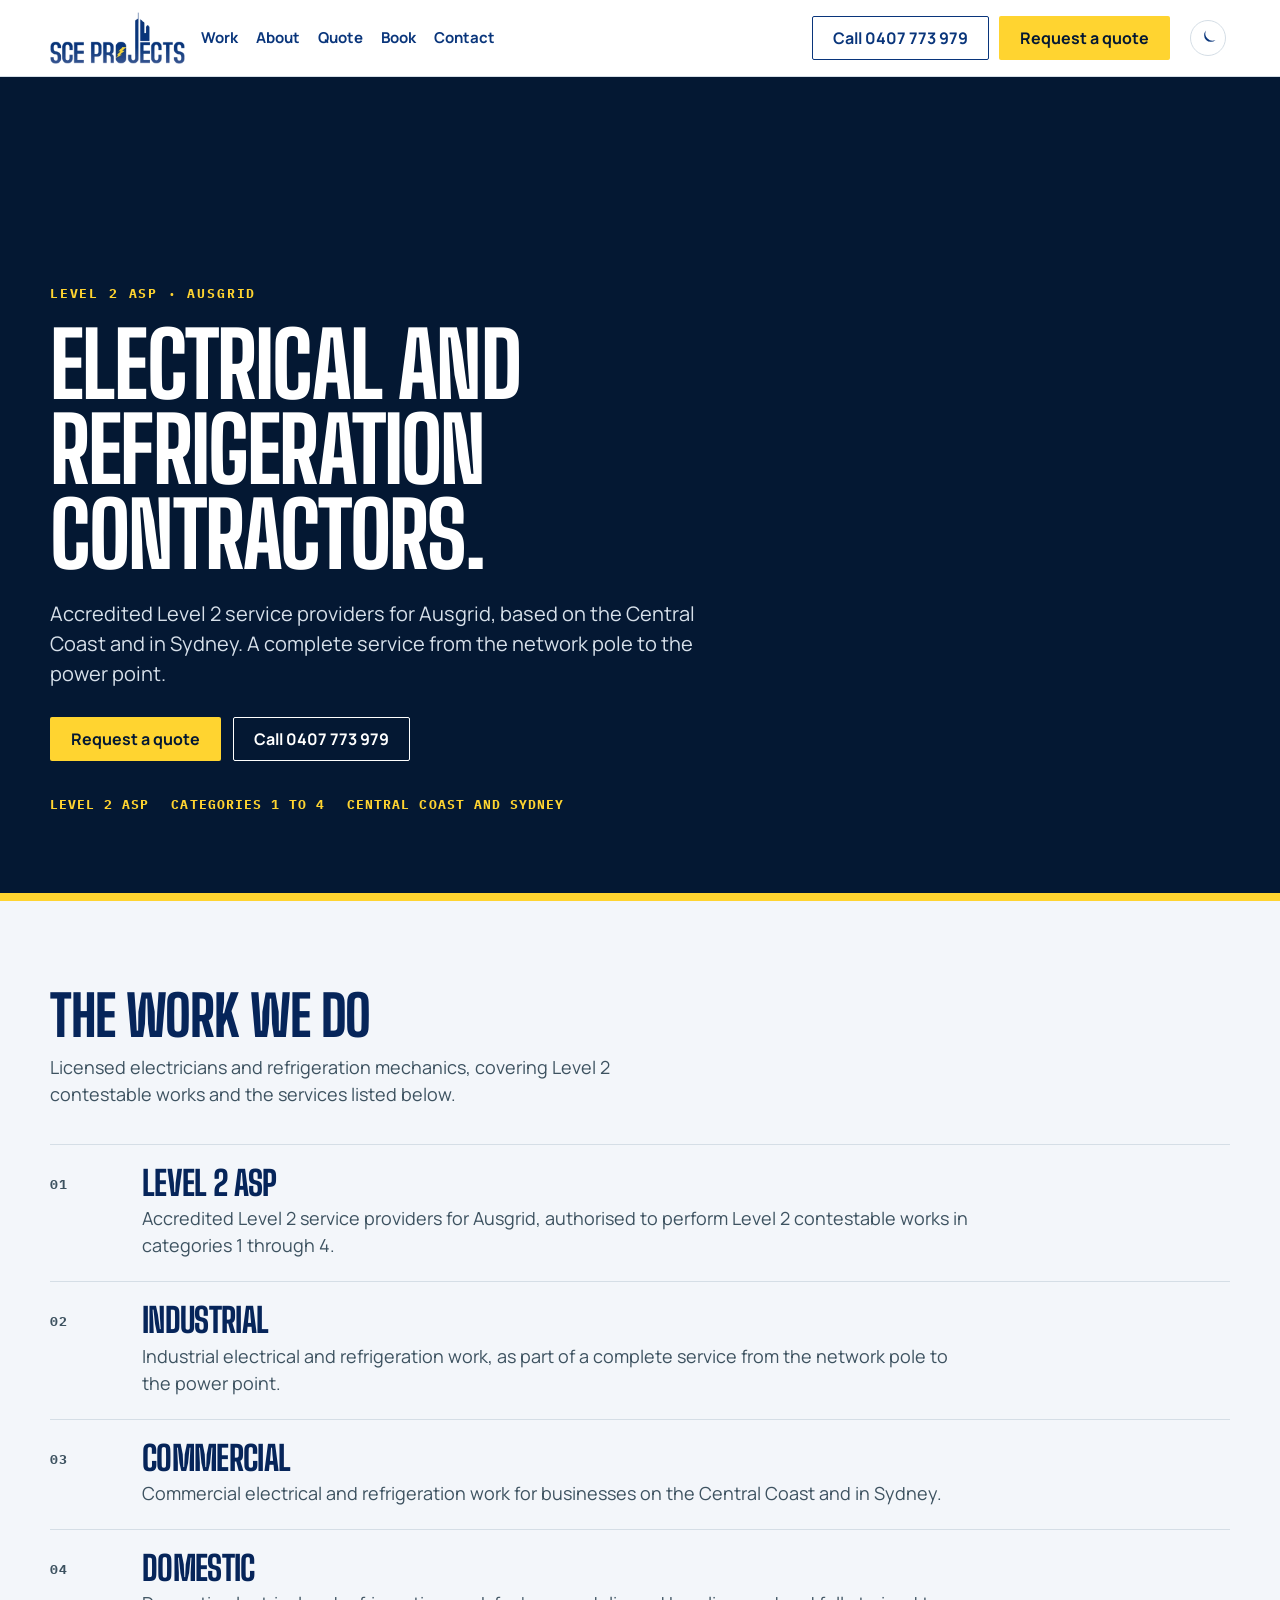
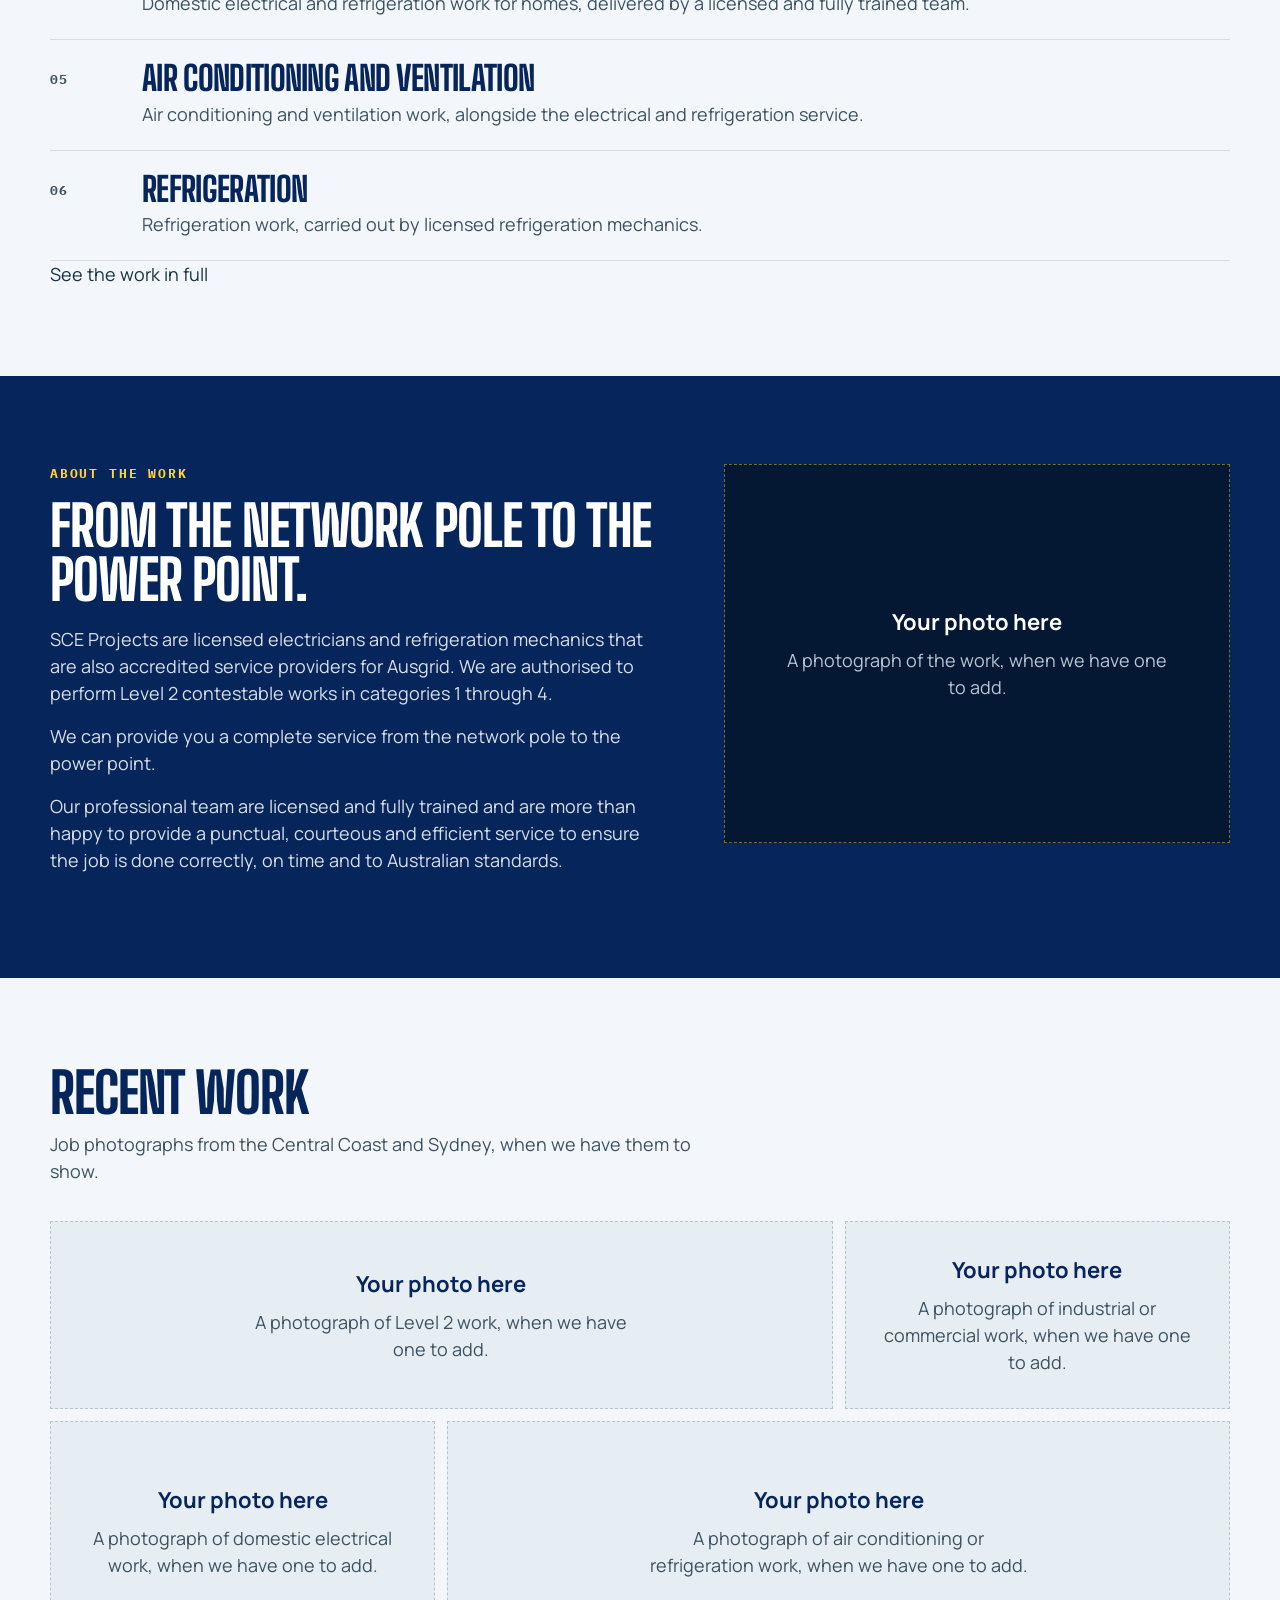
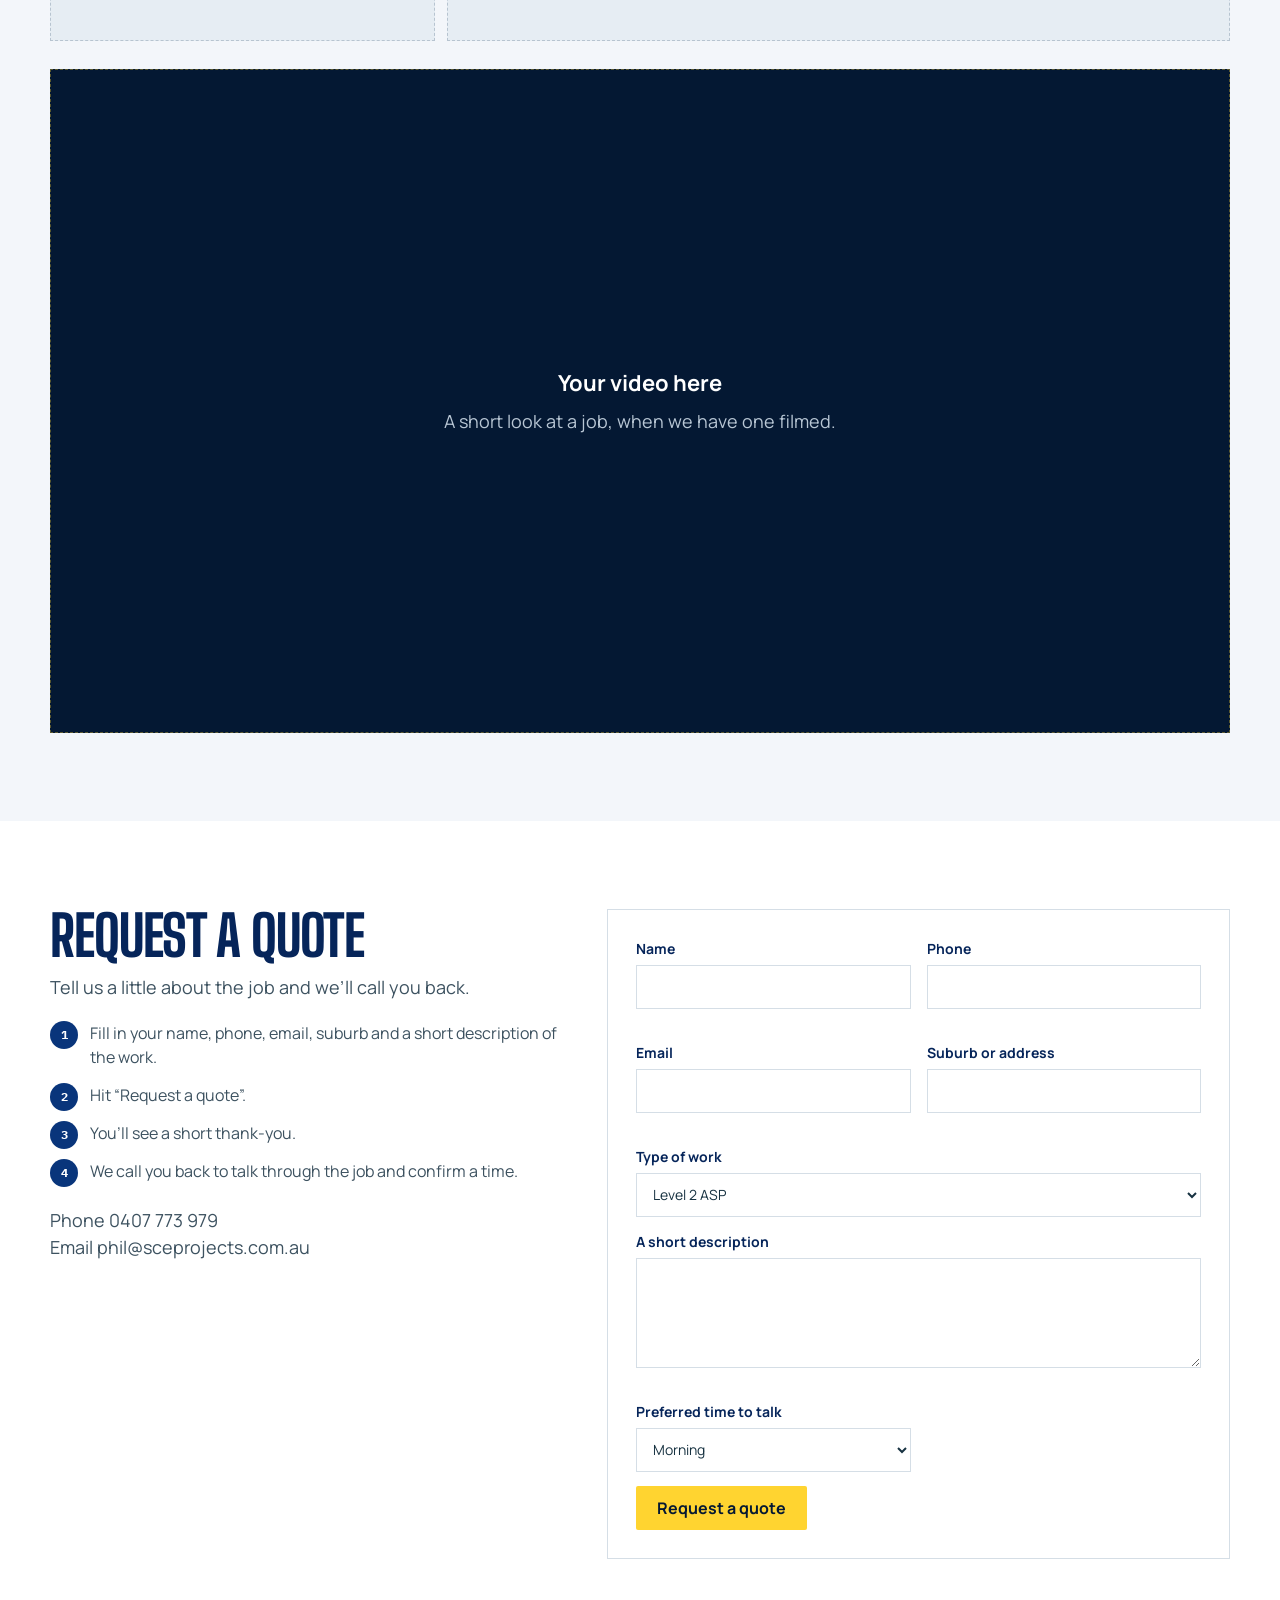
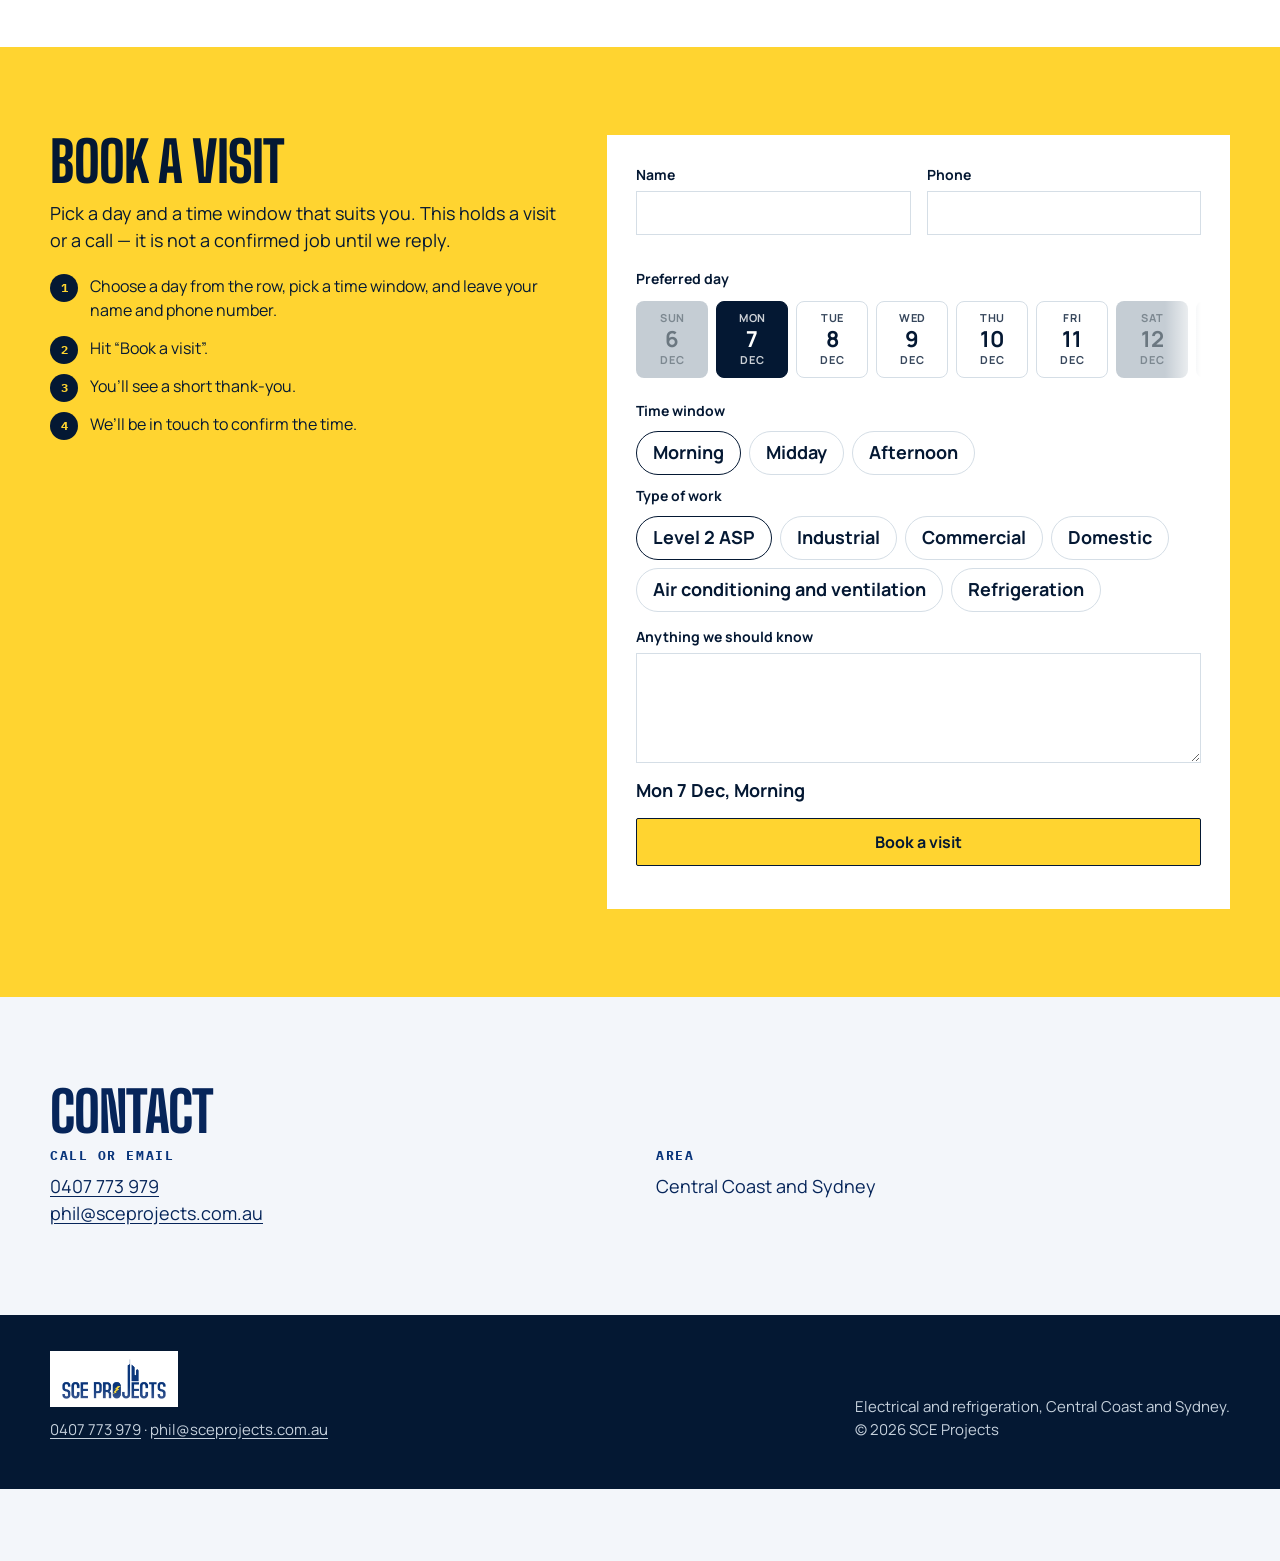
==== index.html @ a5f91881 "Add static SCE Projects spec-preview site for GitHub Pages. Five-page noindex site from the v2 wiref" ====
<!DOCTYPE html>
<html lang="en-AU">
<head>
<meta charset="UTF-8">
<meta name="viewport" content="width=device-width, initial-scale=1">
<meta name="robots" content="noindex, nofollow">
<title>Electrical and refrigeration, Central Coast | SCE Projects</title>
<meta name="description" content="Level 2 ASP, electrical and refrigeration for the Central Coast and Sydney. Call SCE Projects on 0407 773 979.">
<link rel="stylesheet" href="css/site.css">
<script>
(function(){
  var t=null;
  try{t=localStorage.getItem("theme");}catch(e){}
  if(t!=="light"&&t!=="dark"){
    t=window.matchMedia("(prefers-color-scheme: dark)").matches?"dark":"light";
  }
  document.documentElement.setAttribute("data-theme",t);
})();
</script>
<script type="application/ld+json">
{"@context":"https://schema.org","@type":"ElectricalContractor","name":"SCE Projects","telephone":"+61 407 773 979","email":"phil@sceprojects.com.au","areaServed":["Central Coast","Sydney"]}
</script>
<script src="js/site.js" defer></script>
</head>
<body>
<header class="site">
  <div class="wrap">
    <a class="logo" href="index.html">
      <picture>
        <source type="image/webp" srcset="assets/logo-400.webp 400w, assets/logo-800.webp 800w" sizes="160px">
        <img src="assets/logo.png" width="788" height="303" alt="SCE Projects">
      </picture>
    </a>
    <nav class="primary" aria-label="Site">
      <a href="work.html">Work</a>
      <a href="about.html">About</a>
      <a href="quote.html">Quote</a>
      <a href="quote.html#book">Book</a>
      <a href="contact.html">Contact</a>
    </nav>
    <div class="header-actions">
      <a class="btn btn-ghost" href="tel:0407773979">Call 0407 773 979</a>
      <a class="btn btn-gold" href="quote.html">Request a quote</a>
    </div>
    <button type="button" class="theme-toggle" aria-label="Switch light/dark">
      <span class="glyph">
        <svg class="icon-moon" viewBox="0 0 24 24" aria-hidden="true" fill="currentColor"><path d="M21 14.3A8.5 8.5 0 0 1 9.7 3 7 7 0 1 0 21 14.3z"/></svg>
        <svg class="icon-sun" viewBox="0 0 24 24" aria-hidden="true" fill="currentColor"><path d="M12 7a5 5 0 1 1 0 10 5 5 0 0 1 0-10zm0-5h1v3h-2V2h1zm0 17h1v3h-2v-3h1zM2 11h3v2H2v-2zm17 0h3v2h-3v-2zM4.2 3.8l2.1 2.1-1.4 1.4-2.1-2.1 1.4-1.4zm14.1 14.1 2.1 2.1-1.4 1.4-2.1-2.1 1.4-1.4zM4.2 20.2l1.4 1.4-2.1 2.1-1.4-1.4 2.1-2.1zm14.1-14.1 1.4 1.4-2.1 2.1-1.4-1.4 2.1-2.1z"/></svg>
      </span>
    </button>
  </div>
</header>

<section class="hero" id="top">
  <div class="wrap">
    <p class="kicker">Level 2 ASP · Ausgrid</p>
    <h1>Electrical and refrigeration contractors.</h1>
    <p class="lead">Accredited Level 2 service providers for Ausgrid, based on the Central Coast and in Sydney. A complete service from the network pole to the power point.</p>
    <div class="hero-actions">
      <a class="btn btn-gold" href="quote.html">Request a quote</a>
      <a class="btn btn-ghost-light" href="tel:0407773979">Call 0407 773 979</a>
    </div>
    <p class="proof">
      <span>Level 2 ASP</span>
      <span>Categories 1 to 4</span>
      <span>Central Coast and Sydney</span>
    </p>
  </div>
</section>

<section class="work" id="work">
  <div class="wrap">
    <h2>The work we do</h2>
    <p class="intro">Licensed electricians and refrigeration mechanics, covering Level 2 contestable works and the services listed below.</p>
    <div class="work-list">
      <article>
        <p class="num">01</p>
        <div>
          <h3>Level 2 ASP</h3>
          <p>Accredited Level 2 service providers for Ausgrid, authorised to perform Level 2 contestable works in categories 1 through 4.</p>
        </div>
      </article>
      <article>
        <p class="num">02</p>
        <div>
          <h3>Industrial</h3>
          <p>Industrial electrical and refrigeration work, as part of a complete service from the network pole to the power point.</p>
        </div>
      </article>
      <article>
        <p class="num">03</p>
        <div>
          <h3>Commercial</h3>
          <p>Commercial electrical and refrigeration work for businesses on the Central Coast and in Sydney.</p>
        </div>
      </article>
      <article>
        <p class="num">04</p>
        <div>
          <h3>Domestic</h3>
          <p>Domestic electrical and refrigeration work for homes, delivered by a licensed and fully trained team.</p>
        </div>
      </article>
      <article>
        <p class="num">05</p>
        <div>
          <h3>Air conditioning and ventilation</h3>
          <p>Air conditioning and ventilation work, alongside the electrical and refrigeration service.</p>
        </div>
      </article>
      <article>
        <p class="num">06</p>
        <div>
          <h3>Refrigeration</h3>
          <p>Refrigeration work, carried out by licensed refrigeration mechanics.</p>
        </div>
      </article>
    </div>
    <p><a class="more" href="work.html">See the work in full</a></p>
  </div>
</section>

<section class="about" id="about">
  <div class="wrap about-grid">
    <div>
      <p class="kicker">About the work</p>
      <h2>From the network pole to the power point.</h2>
      <p>SCE Projects are licensed electricians and refrigeration mechanics that are also accredited service providers for Ausgrid. We are authorised to perform Level 2 contestable works in categories 1 through 4.</p>
      <p>We can provide you a complete service from the network pole to the power point.</p>
      <p>Our professional team are licensed and fully trained and are more than happy to provide a punctual, courteous and efficient service to ensure the job is done correctly, on time and to Australian standards.</p>
    </div>
    <figure class="photo-slot">
      <strong>Your photo here</strong>
      <span>A photograph of the work, when we have one to add.</span>
    </figure>
  </div>
</section>

<section class="gallery" id="photos">
  <div class="wrap">
    <h2>Recent work</h2>
    <p class="intro">Job photographs from the Central Coast and Sydney, when we have them to show.</p>
    <div class="bento">
      <figure class="photo-slot wide">
        <strong>Your photo here</strong>
        <span>A photograph of Level 2 work, when we have one to add.</span>
      </figure>
      <figure class="photo-slot">
        <strong>Your photo here</strong>
        <span>A photograph of industrial or commercial work, when we have one to add.</span>
      </figure>
      <figure class="photo-slot">
        <strong>Your photo here</strong>
        <span>A photograph of domestic electrical work, when we have one to add.</span>
      </figure>
      <figure class="photo-slot wide">
        <strong>Your photo here</strong>
        <span>A photograph of air conditioning or refrigeration work, when we have one to add.</span>
      </figure>
    </div>
  </div>
</section>

<section class="video">
  <div class="wrap">
    <figure class="video-slot">
      <strong>Your video here</strong>
      <span>A short look at a job, when we have one filmed.</span>
    </figure>
  </div>
</section>

<section class="quote" id="quote" data-quote>
  <div class="wrap quote-grid">
    <div>
      <h2>Request a quote</h2>
      <p class="help">Tell us a little about the job and we’ll call you back.</p>
      <ol class="steps">
        <li data-n="1">Fill in your name, phone, email, suburb and a short description of the work.</li>
        <li data-n="2">Hit “Request a quote”.</li>
        <li data-n="3">You’ll see a short thank-you.</li>
        <li data-n="4">We call you back to talk through the job and confirm a time.</li>
      </ol>
      <p class="help" style="margin-top:24px">Phone <a href="tel:0407773979">0407 773 979</a><br>Email <a href="mailto:phil@sceprojects.com.au">phil@sceprojects.com.au</a></p>
    </div>
    <div>
    <form class="form-card" action="#" method="post">
      <label>Name <input type="text" name="name" autocomplete="name" required><span class="field-error" data-error="name"></span></label>
      <label>Phone <input type="tel" name="phone" autocomplete="tel" required><span class="field-error" data-error="phone"></span></label>
      <label>Email <input type="email" name="email" autocomplete="email" required><span class="field-error" data-error="email"></span></label>
      <label>Suburb or address <input type="text" name="suburb" autocomplete="street-address" required><span class="field-error" data-error="suburb"></span></label>
      <label class="full">Type of work
        <select name="work">
          <option>Level 2 ASP</option>
          <option>Industrial</option>
          <option>Commercial</option>
          <option>Domestic</option>
          <option>Air conditioning and ventilation</option>
          <option>Refrigeration</option>
          <option>Other</option>
        </select>
      </label>
      <label class="full">A short description <textarea name="details" required></textarea><span class="field-error" data-error="details"></span></label>
      <label>Preferred time to talk
        <select name="when">
          <option>Morning</option>
          <option>Afternoon</option>
          <option>Either</option>
        </select>
      </label>
      <div class="submit"><button class="btn btn-gold" type="submit">Request a quote</button></div>
    </form>
    <p class="success" data-success hidden tabindex="-1">Thank you. We’ll be in touch.</p>
    </div>
  </div>
</section>

<section class="book" id="book" data-booking>
  <div class="wrap book-grid">
    <div>
      <h2>Book a visit</h2>
      <p class="help">Pick a day and a time window that suits you. This holds a visit or a call — it is not a confirmed job until we reply.</p>
      <ol class="steps">
        <li data-n="1">Choose a day from the row, pick a time window, and leave your name and phone number.</li>
        <li data-n="2">Hit “Book a visit”.</li>
        <li data-n="3">You’ll see a short thank-you.</li>
        <li data-n="4">We’ll be in touch to confirm the time.</li>
      </ol>
    </div>
    <div>
    <form class="form-card" action="#" method="post">
      <label>Name <input type="text" name="name" autocomplete="name" required><span class="field-error" data-error="name"></span></label>
      <label>Phone <input type="tel" name="phone" autocomplete="tel" required><span class="field-error" data-error="phone"></span></label>
      <div class="book-widget">
        <p class="widget-label" id="day-label">Preferred day</p>
        <div class="day-chips-wrap">
          <div class="day-chips" data-days></div>
        </div>
        <p class="widget-label">Time window</p>
        <div class="time-pills" data-times></div>
        <p class="widget-label">Type of work</p>
        <div class="job-chips" data-jobs></div>
      </div>
      <label class="full">Anything we should know <textarea name="notes"></textarea></label>
      <p class="book-summary full" data-summary></p>
      <div class="submit"><button class="btn btn-gold book-submit" type="submit">Book a visit</button></div>
      <p class="form-error" data-form-error></p>
    </form>
    <p class="success" data-success hidden tabindex="-1">Thank you. We'll be in touch to confirm the time.</p>
    </div>
  </div>
</section>

<section class="contact" id="contact">
  <div class="wrap">
    <h2>Contact</h2>
    <div class="contact-grid">
      <div>
        <h3>Call or email</h3>
        <p><a href="tel:0407773979">0407 773 979</a><br><a href="mailto:phil@sceprojects.com.au">phil@sceprojects.com.au</a></p>
      </div>
      <div>
        <h3>Area</h3>
        <p>Central Coast and Sydney</p>
      </div>
    </div>
  </div>
</section>

<footer class="site">
  <div class="wrap">
    <div>
      <a class="logo" href="index.html">
        <picture>
          <source type="image/webp" srcset="assets/logo-400.webp 400w, assets/logo-800.webp 800w" sizes="140px">
          <img src="assets/logo.png" width="788" height="303" alt="SCE Projects" loading="lazy">
        </picture>
      </a>
      <p><a href="tel:0407773979">0407 773 979</a> · <a href="mailto:phil@sceprojects.com.au">phil@sceprojects.com.au</a></p>
    </div>
    <div>Electrical and refrigeration, Central Coast and Sydney.<br>© 2026 SCE Projects</div>
  </div>
</footer>

<div class="sticky-call">
  <a class="btn btn-ghost-light" href="tel:0407773979">Call</a>
  <a class="btn btn-gold" href="quote.html">Quote</a>
</div>
</body>
</html>
---- css/site.css ----
@font-face {
  font-family: "Big Shoulders Display";
  src: url("../fonts/bigshouldersdisplay.woff2") format("woff2");
  font-weight: 700 800;
  font-style: normal;
  font-display: swap;
}
@font-face {
  font-family: Manrope;
  src: url("../fonts/manrope.woff2") format("woff2");
  font-weight: 400 700;
  font-style: normal;
  font-display: swap;
}
@font-face {
  font-family: "IBM Plex Mono";
  src: url("../fonts/ibmplexmono-700.woff2") format("woff2");
  font-weight: 700;
  font-style: normal;
  font-display: swap;
}

:root {
  --navy: #09357B;
  --navy-ink: #06255A;
  --navy-deep: #041833;
  --gold: #FFD430;
  --ink: #173241;
  --muted: #3D5260;
  --line: #D5DEE6;
  --ice: #F3F6FA;
  --paper: #FFFFFF;
  --chip-bg: #FFFFFF;
  --weekend: #C5CDD4;
  --weekend-ink: #6B7780;
  --focus: #09357B;
  --header-fg: #09357B;
  --hero-lead: #D7E0EA;
  --slot-muted: #B8C6D4;
}

html[data-theme="dark"] {
  --ice: #041833;
  --paper: #06255A;
  --ink: #E8F0F6;
  --muted: #B8C6D4;
  --line: #1F3A5C;
  --navy-ink: #D7E4F5;
  --chip-bg: #041833;
  --weekend: #1A2E46;
  --weekend-ink: #7A8B9A;
  --focus: #FFD430;
  --header-fg: #F3F6FA;
  --hero-lead: #D7E0EA;
  --slot-muted: #B8C6D4;
}

* { box-sizing: border-box; margin: 0; padding: 0; }
html { scroll-behavior: smooth; overflow-x: hidden; }
body { overflow-x: hidden; }
body {
  font-family: Manrope, "Segoe UI", sans-serif;
  font-size: 18px; font-weight: 400; line-height: 1.5;
  color: var(--ink); background: var(--ice);
  -webkit-font-smoothing: antialiased;
  padding-bottom: 72px;
}
img { max-width: 100%; height: auto; display: block; }
a { color: inherit; text-decoration: none; }
h1, h2, h3 {
  font-family: "Big Shoulders Display", Impact, sans-serif;
  font-weight: 800; letter-spacing: -0.02em; line-height: 0.95;
  text-transform: uppercase;
}
.wrap { width: min(1180px, calc(100% - 40px)); margin: 0 auto; }
.btn {
  display: inline-flex; align-items: center; justify-content: center;
  min-height: 44px; padding: 0 20px; border-radius: 2px;
  font-weight: 700; font-size: 16px; border: 1.5px solid transparent; cursor: pointer;
  font-family: inherit;
}
.btn-gold { background: var(--gold); color: var(--navy-deep); }
.btn-navy { background: var(--navy); color: #fff; }
.btn-ghost { background: transparent; border-color: var(--navy); color: var(--navy); }
html[data-theme="dark"] .btn-ghost { border-color: #fff; color: #fff; }
.btn-ghost-light { background: transparent; border-color: #fff; color: #fff; }
.btn:focus-visible,
.theme-toggle:focus-visible,
.chip:focus-visible,
.pill:focus-visible,
a:focus-visible,
input:focus-visible,
select:focus-visible,
textarea:focus-visible,
button:focus-visible {
  outline: 3px solid var(--focus);
  outline-offset: 2px;
}

header.site {
  position: sticky; top: 0; z-index: 40;
  background: var(--paper); color: var(--header-fg);
  border-bottom: 1px solid var(--line);
}
header.site .wrap {
  display: flex; align-items: center; justify-content: space-between;
  gap: 16px; min-height: 76px;
}
.logo { display: flex; align-items: center; flex-shrink: 0; }
.logo picture { display: block; }
.logo img { height: 52px; width: auto; display: block; aspect-ratio: 788 / 303; }
html[data-theme="dark"] header.site .logo {
  background: #fff;
  padding: 4px 8px;
  border-radius: 2px;
}
nav.primary { display: flex; align-items: center; gap: 8px 18px; font-weight: 700; font-size: 15px; }
nav.primary a { min-height: 44px; display: inline-flex; align-items: center; }
nav.primary a[aria-current="page"] { color: var(--navy); text-decoration: underline; text-underline-offset: 6px; }
html[data-theme="dark"] nav.primary a[aria-current="page"] { color: var(--gold); }
.header-actions { display: flex; gap: 10px; align-items: center; margin-left: auto; }

.theme-toggle {
  position: relative;
  flex: 0 0 auto;
  width: 44px; height: 44px;
  display: inline-flex; align-items: center; justify-content: center;
  border: 0; background: transparent; cursor: pointer; color: var(--header-fg);
  padding: 0;
}
.theme-toggle .glyph {
  width: 36px; height: 36px;
  display: inline-flex; align-items: center; justify-content: center;
  border-radius: 50%;
  border: 1.5px solid var(--line);
}
.theme-toggle svg { width: 20px; height: 20px; display: block; }
html[data-theme="light"] .icon-sun { display: none; }
html[data-theme="dark"] .icon-moon { display: none; }

.hero {
  background: var(--navy-deep); color: #fff;
  min-height: calc(100vh - 76px);
  display: flex; align-items: flex-end;
  padding: 72px 0 80px;
  position: relative;
}
.hero::before {
  content: "";
  position: absolute; inset: auto 0 0 0; height: 8px;
  background: var(--gold);
}
.kicker {
  font-family: "IBM Plex Mono", ui-monospace, monospace;
  font-size: 13px; font-weight: 700; letter-spacing: 0.14em;
  text-transform: uppercase; color: var(--gold); margin-bottom: 18px;
}
h1 { font-size: clamp(52px, 7vw, 96px); max-width: 16ch; margin-bottom: 22px; }
.lead { font-size: 20px; max-width: 34em; color: var(--hero-lead); margin-bottom: 28px; }
.hero-actions { display: flex; flex-wrap: wrap; gap: 12px; margin-bottom: 28px; }
.proof {
  display: flex; flex-wrap: wrap; gap: 10px 22px;
  font-family: "IBM Plex Mono", ui-monospace, monospace;
  font-size: 13px; font-weight: 700; letter-spacing: 0.08em; text-transform: uppercase;
  color: var(--gold);
}
.proof span { display: inline-flex; align-items: center; min-height: 32px; }

.work, .page-hero { padding: 88px 0; }
.work h2, .page-hero h1, .gallery h2 { font-size: clamp(36px, 5vw, 56px); color: var(--navy-ink); margin-bottom: 12px; }
.page-hero h1 { max-width: none; }
.work .intro, .page-hero .intro, .gallery .intro { color: var(--muted); margin-bottom: 36px; max-width: 36em; }
.work-list { display: grid; gap: 0; }
.work-list article {
  display: grid; grid: auto / 72px 1fr; gap: 8px 20px;
  padding: 22px 0; border-top: 1px solid var(--line);
}
.work-list article:last-child { border-bottom: 1px solid var(--line); }
.num {
  font-family: "IBM Plex Mono", ui-monospace, monospace;
  font-size: 13px; font-weight: 700; color: var(--navy); letter-spacing: 0.08em;
  padding-top: 8px;
}
html[data-theme="dark"] .num { color: var(--gold); }
.work-list h2, .work-list h3 { font-size: clamp(26px, 3vw, 34px); color: var(--navy-ink); margin-bottom: 6px; }
.work-list p { color: var(--muted); max-width: 46em; }
.work-list ul {
  margin: 10px 0 0; padding-left: 1.1em; color: var(--muted); max-width: 46em;
}
.work-list li { margin: 4px 0; }
.work-list a.more { display: inline-flex; min-height: 44px; align-items: center; font-weight: 700; color: var(--navy); }
html[data-theme="dark"] .work-list a.more { color: var(--gold); }

.about { background: var(--navy-ink); color: #fff; padding: 88px 0; }
html[data-theme="dark"] .about { background: #052047; }
.about-grid { display: grid; grid: auto / 1.1fr 0.9fr; gap: 56px; align-items: start; }
.about .kicker { color: var(--gold); }
.about h2 { font-size: clamp(36px, 5vw, 56px); margin-bottom: 20px; color: #fff; }
.about p { color: #D7E0EA; margin-bottom: 16px; }
.photo-slot, .video-slot {
  width: 100%; max-width: 100%;
  background: var(--navy-deep); color: #fff;
  min-width: 0; aspect-ratio: 4 / 3;
  display: flex; flex-direction: column; align-items: center; justify-content: center;
  text-align: center; padding: 32px; border: 1px dashed rgba(255,212,48,0.45);
}
.photo-slot strong, .video-slot strong { font-size: 22px; display: block; margin-bottom: 8px; }
.photo-slot span, .video-slot span { color: var(--slot-muted); display: block; max-width: 22em; }

.gallery { padding: 88px 0 0; }
.bento { display: grid; grid: auto / 1fr 1fr 1fr; grid-auto-rows: 220px; gap: 12px; }
.bento .photo-slot { min-height: 0; aspect-ratio: auto; height: 100%; background: #E6EDF3; color: var(--navy-ink); border-color: #B7C4D0; }
html[data-theme="dark"] .bento .photo-slot { background: #052047; color: #fff; border-color: rgba(255,212,48,0.35); }
.bento .photo-slot span { color: var(--muted); }
html[data-theme="dark"] .bento .photo-slot span { color: var(--slot-muted); }
.bento .wide { grid-column: span 2; }

.video { padding: 28px 0 88px; }
.video-slot { aspect-ratio: 16 / 9; min-height: 0; background: var(--navy-deep); border-color: rgba(255,212,48,0.35); }

.quote, .book, .contact { padding: 88px 0; }
.quote { background: var(--paper); }
.book { background: var(--gold); color: var(--navy-deep); }
.quote-grid, .book-grid { display: grid; grid: auto / 0.9fr 1.1fr; gap: 48px; align-items: start; }
.quote h2, .contact h2 { font-size: clamp(36px, 5vw, 56px); color: var(--navy-ink); margin-bottom: 12px; }
.book h2 { font-size: clamp(36px, 5vw, 56px); color: var(--navy-deep); margin-bottom: 12px; }
.help { color: var(--muted); margin-bottom: 20px; max-width: 36em; }
.book .help, .book .steps li { color: var(--navy-deep); }
.steps { list-style: none; display: grid; gap: 14px; }
.steps li { padding-left: 40px; position: relative; font-size: 16px; color: var(--muted); }
.steps li::before {
  content: attr(data-n); position: absolute; left: 0; top: 0;
  width: 28px; height: 28px; border-radius: 50%;
  background: var(--navy); color: #fff; font-size: 12px; font-weight: 700;
  display: flex; align-items: center; justify-content: center;
  font-family: "IBM Plex Mono", ui-monospace, monospace;
}
.book .steps li::before { background: var(--navy-deep); color: var(--gold); }

.book-widget { grid-column: 1 / -1; display: grid; gap: 10px; }
.widget-label { font-size: 14px; font-weight: 700; }

.day-chips-wrap { position: relative; min-width: 0; }
.day-chips-wrap::after {
  content: "";
  position: absolute; top: 0; right: 0; bottom: 10px; width: 36px;
  background: linear-gradient(90deg, transparent, var(--paper));
  pointer-events: none;
}
.book .day-chips-wrap::after {
  background: linear-gradient(90deg, transparent, #fff);
}
.day-chips {
  display: flex; gap: 8px; overflow-x: auto;
  -webkit-overflow-scrolling: touch;
  padding: 2px 2px 12px; scroll-snap-type: x mandatory;
}
.chip {
  flex: 0 0 auto; scroll-snap-align: start;
  min-width: 72px; min-height: 72px; padding: 8px 10px;
  display: flex; flex-direction: column; align-items: center; justify-content: center;
  gap: 1px; border: 1.5px solid var(--line); background: var(--chip-bg); border-radius: 8px;
  font: inherit; cursor: pointer; color: inherit;
}
.book .chip { background: #fff; color: var(--navy-deep); }
.chip .dow, .chip .mon { font-size: 11px; font-weight: 700; letter-spacing: 0.06em; text-transform: uppercase; opacity: 0.8; }
.chip .dom { font-size: 22px; font-weight: 700; line-height: 1.1; }
.chip.is-weekend,
.chip[aria-disabled="true"] {
  background: var(--weekend); color: var(--weekend-ink); cursor: not-allowed;
  border-color: transparent;
}
.chip.is-on, .pill.is-on { background: var(--navy-deep); color: #fff; border-color: var(--navy-deep); }
.chip.is-on.is-weekend { background: var(--weekend); color: var(--weekend-ink); }

.time-pills, .job-chips {
  display: flex; flex-wrap: wrap; gap: 8px;
}
.pill {
  min-height: 44px; padding: 0 16px; border-radius: 999px;
  border: 1.5px solid var(--line); background: var(--chip-bg);
  font: inherit; font-weight: 700; cursor: pointer; color: inherit;
}
.book .pill { background: #fff; color: var(--navy-deep); }

.book-summary {
  font-weight: 700; min-height: 24px; color: var(--navy-deep);
}
.book-submit {
  width: 100%; min-height: 48px;
}
.book .form-card .book-submit {
  background: var(--gold);
  color: var(--navy-deep);
  border-color: var(--navy-deep);
}

form.card, .form-card {
  background: var(--paper); border: 1px solid var(--line); padding: 28px;
  display: grid; grid: auto / 1fr 1fr; gap: 14px 16px;
}
.book .form-card { border-color: transparent; background: #fff; }
.book html[data-theme="dark"] .form-card { background: #fff; }
form label, .form-card label { display: flex; flex-direction: column; gap: 6px; font-size: 14px; font-weight: 700; color: var(--navy-ink); }
.book .form-card label { color: var(--navy-deep); }
form label.full, .form-card .full { grid-column: 1 / -1; }
form input, form select, form textarea,
.form-card input, .form-card select, .form-card textarea {
  min-height: 44px; padding: 10px 12px; border: 1px solid var(--line);
  font: inherit; font-weight: 400; background: #fff; color: #173241;
}
form textarea, .form-card textarea { min-height: 110px; resize: vertical; }
form .submit, .form-card .submit { grid-column: 1 / -1; justify-self: stretch; }
.field-error { font-size: 13px; font-weight: 400; color: #9B1C1C; min-height: 1em; }
.form-error { grid-column: 1 / -1; color: #9B1C1C; font-size: 15px; font-weight: 700; }
.success {
  grid-column: 1 / -1;
  padding: 24px 8px;
  font-size: 18px;
  font-weight: 700;
  color: var(--navy-deep);
}

.contact-grid { display: grid; grid: auto / 1fr 1fr; gap: 32px; }
.contact h3 {
  font-family: "IBM Plex Mono", ui-monospace, monospace;
  font-size: 13px; letter-spacing: 0.12em; text-transform: uppercase;
  color: var(--navy); margin-bottom: 10px; font-weight: 700;
}
html[data-theme="dark"] .contact h3 { color: var(--gold); }
.contact p, .contact a { color: var(--navy-ink); }
.contact a { text-decoration: underline; text-underline-offset: 3px; }

.inner-lead { padding-bottom: 0; }

footer.site { background: var(--navy-deep); color: #C5D0DC; padding: 36px 0 48px; font-size: 15px; }
footer.site .wrap { display: flex; justify-content: space-between; gap: 24px; flex-wrap: wrap; align-items: flex-end; }
footer.site .logo {
  display: inline-flex; background: #fff; padding: 8px 12px; margin-bottom: 12px;
}
footer.site .logo img { height: 40px; margin-bottom: 0; }
footer.site a { text-decoration: underline; text-underline-offset: 3px; }

.sticky-call {
  display: none; position: fixed; left: 0; right: 0; bottom: 0; z-index: 50;
  background: var(--navy-deep); border-top: 1px solid rgba(255,212,48,0.25);
  padding: 8px 12px calc(8px + env(safe-area-inset-bottom));
  flex-direction: row; flex-wrap: nowrap; gap: 8px;
  align-items: stretch;
}
.sticky-call a {
  flex: 1 1 0;
  white-space: nowrap;
  min-width: 0;
}

@media (max-width: 900px) {
  .about-grid, .quote-grid, .book-grid, .contact-grid { grid: auto / 1fr; }
  .about-grid > *, .quote-grid > *, .book-grid > *, form, .form-card, .bento { min-width: 0; }
  .bento { grid: auto / 1fr 1fr; grid-auto-rows: 200px; }
  .bento .wide { grid-column: span 2; }
  header.site .wrap { min-height: 64px; flex-wrap: wrap; row-gap: 0; }
  .logo img { height: 44px; }
  nav.primary { display: flex; width: 100%; order: 3; justify-content: flex-start; gap: 4px 16px; overflow-x: auto; padding-bottom: 4px; }
  .hero { min-height: 86vh; padding: 48px 0 96px; }
  .sticky-call { display: flex; }
  body { padding-bottom: 80px; }
  h1 { font-size: clamp(44px, 12vw, 64px); }
  .proof { font-size: 12px; letter-spacing: 0.06em; gap: 8px 16px; }
  .proof span { white-space: nowrap; }
}
@media (max-width: 560px) {
  .bento { grid: auto / 1fr; }
  .bento .wide { grid-column: auto; min-height: 220px; }
  .header-actions .btn-ghost { display: none; }
  .header-actions .btn-gold { display: none; }
  .logo img { height: 36px; }
  form.card, .form-card { grid: auto / 1fr; }
  form label.full, form .submit, .form-card .full, .form-card .submit { grid-column: auto; }
  .work-list article { grid: auto / 48px 1fr; }
}
@media (prefers-reduced-motion: reduce) {
  html { scroll-behavior: auto; }
}
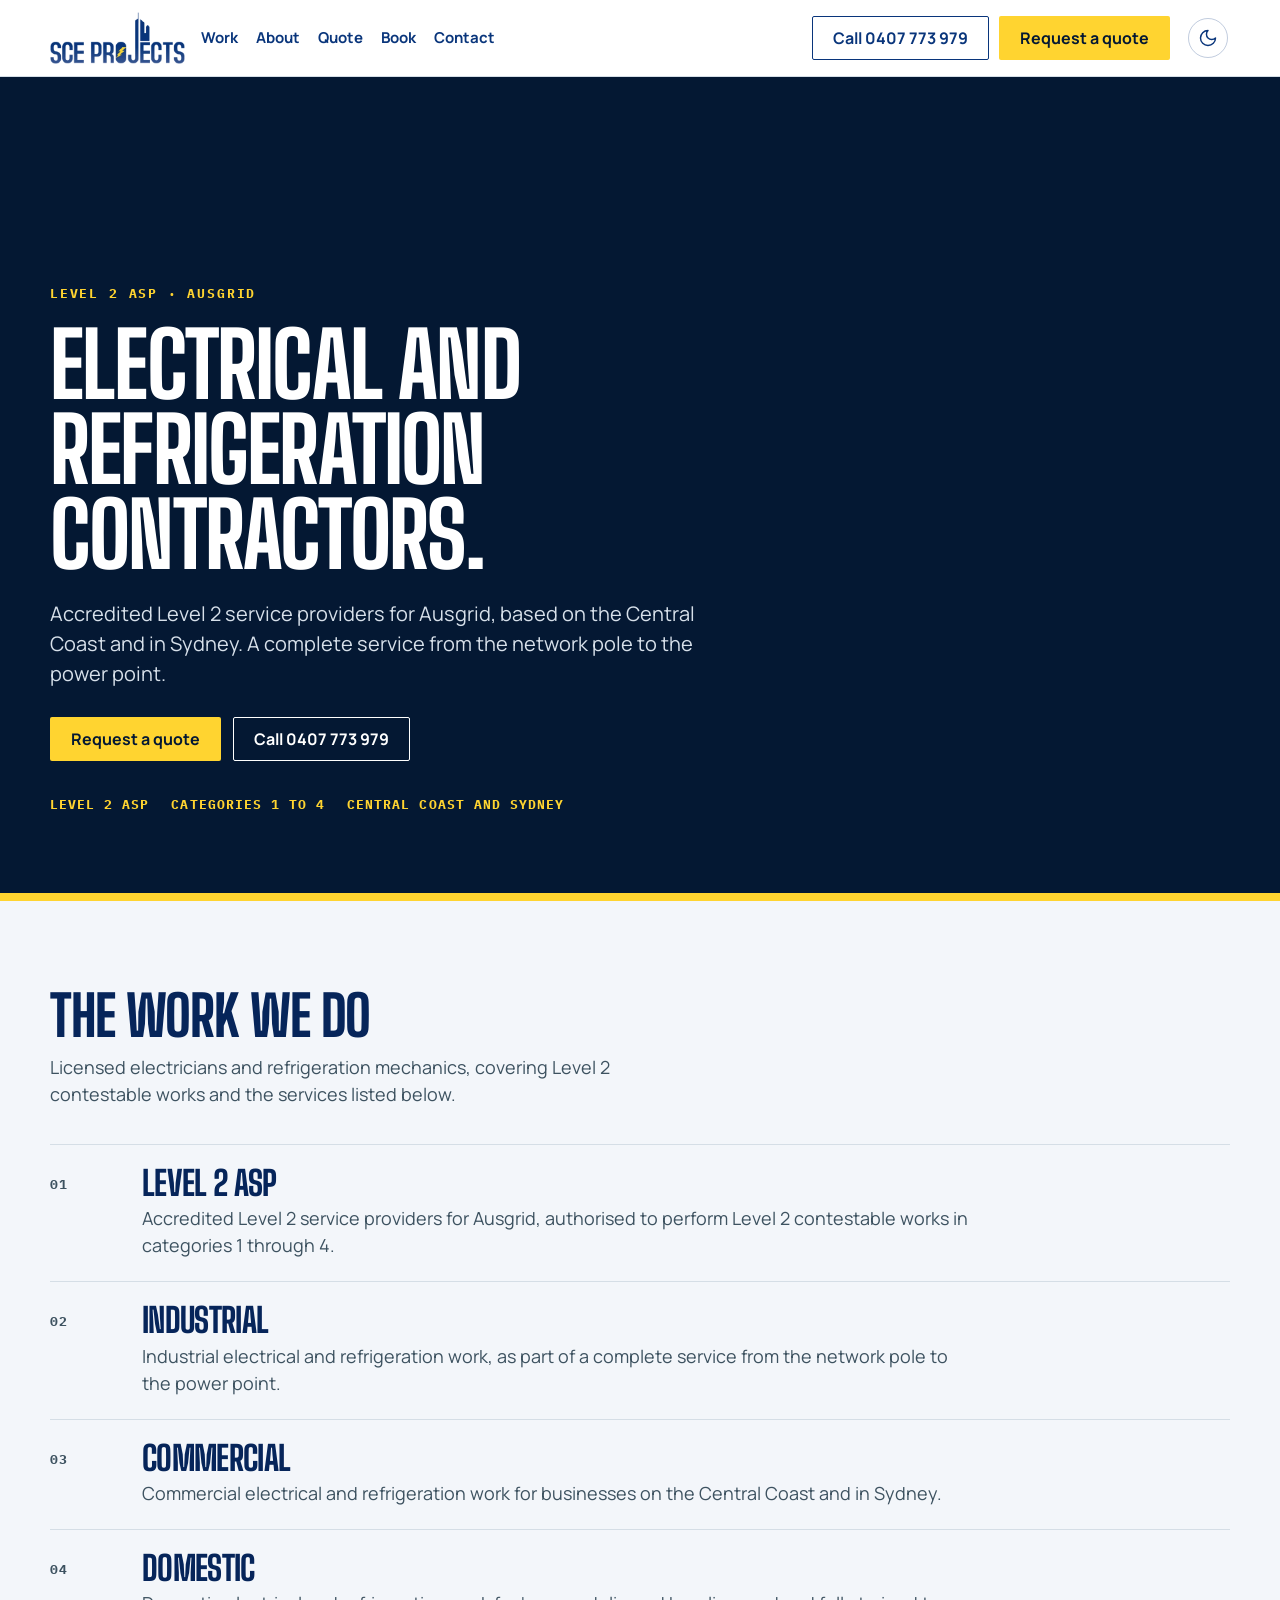
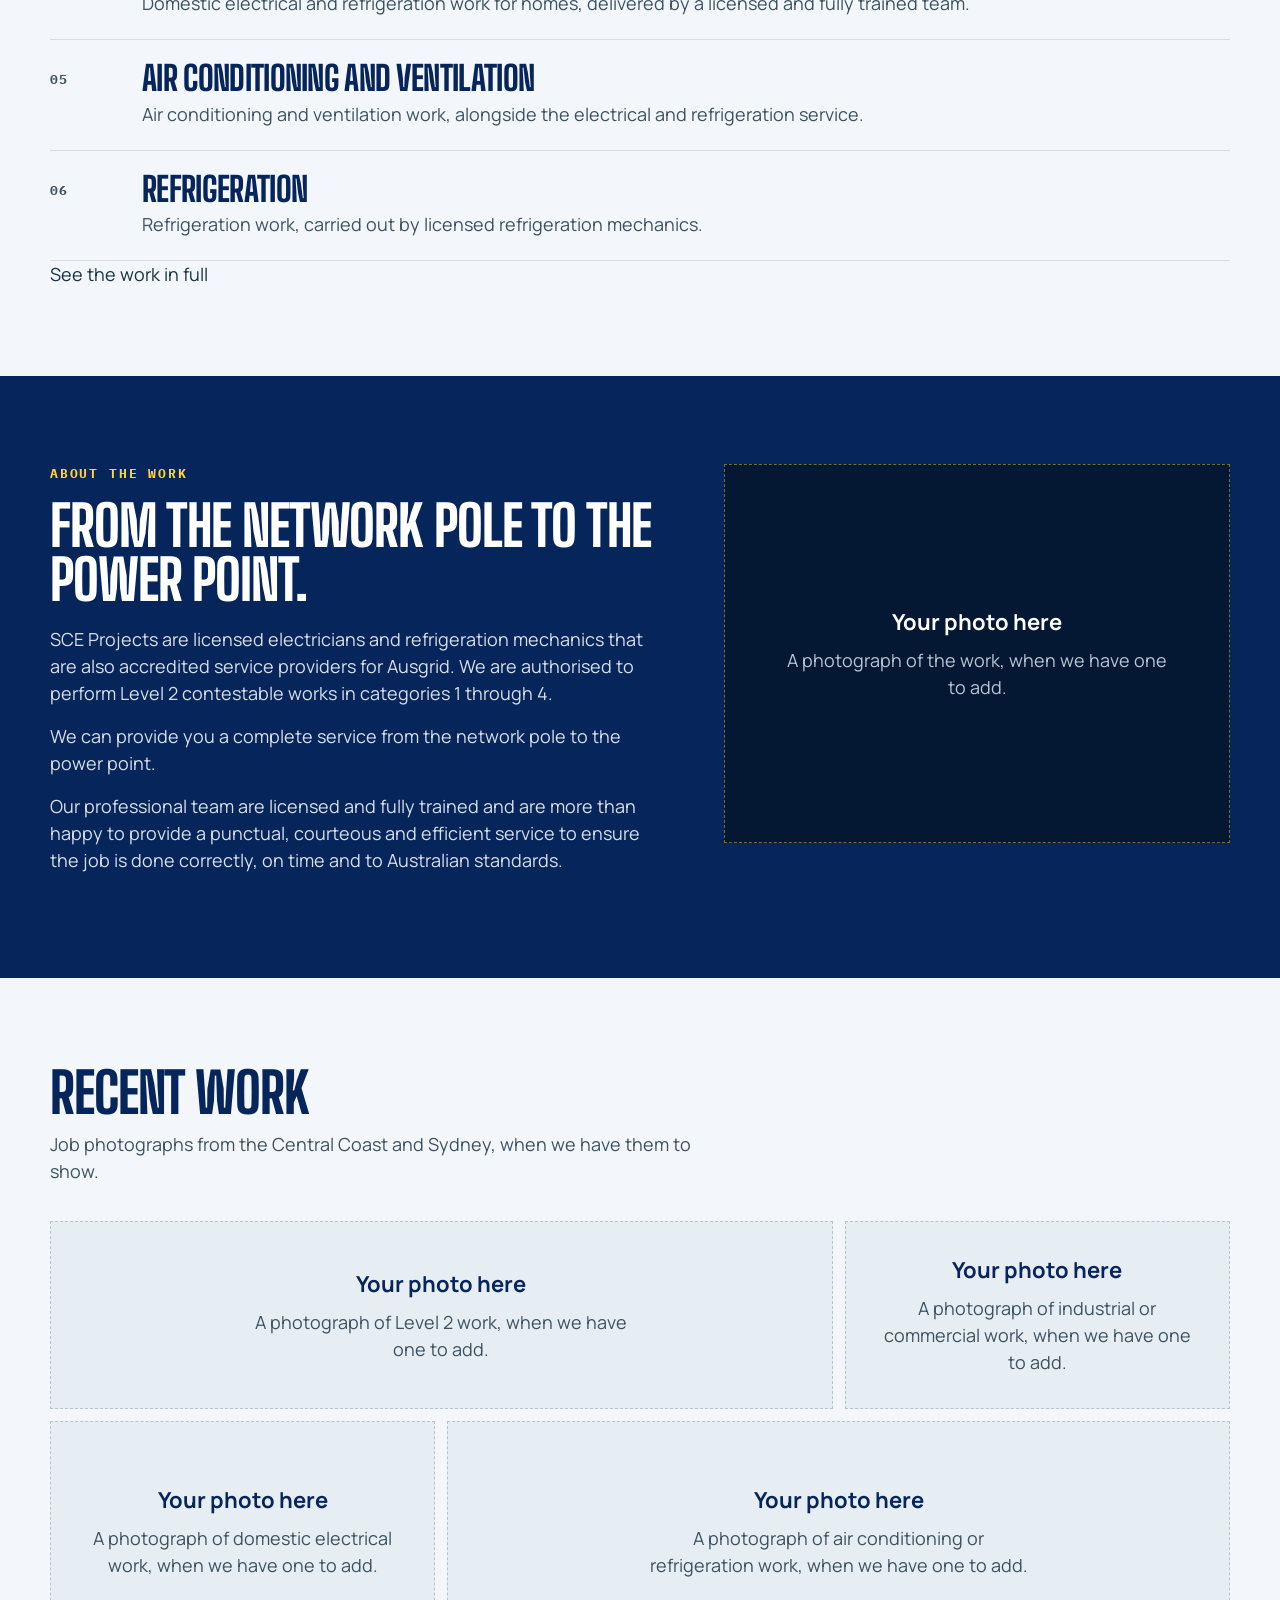
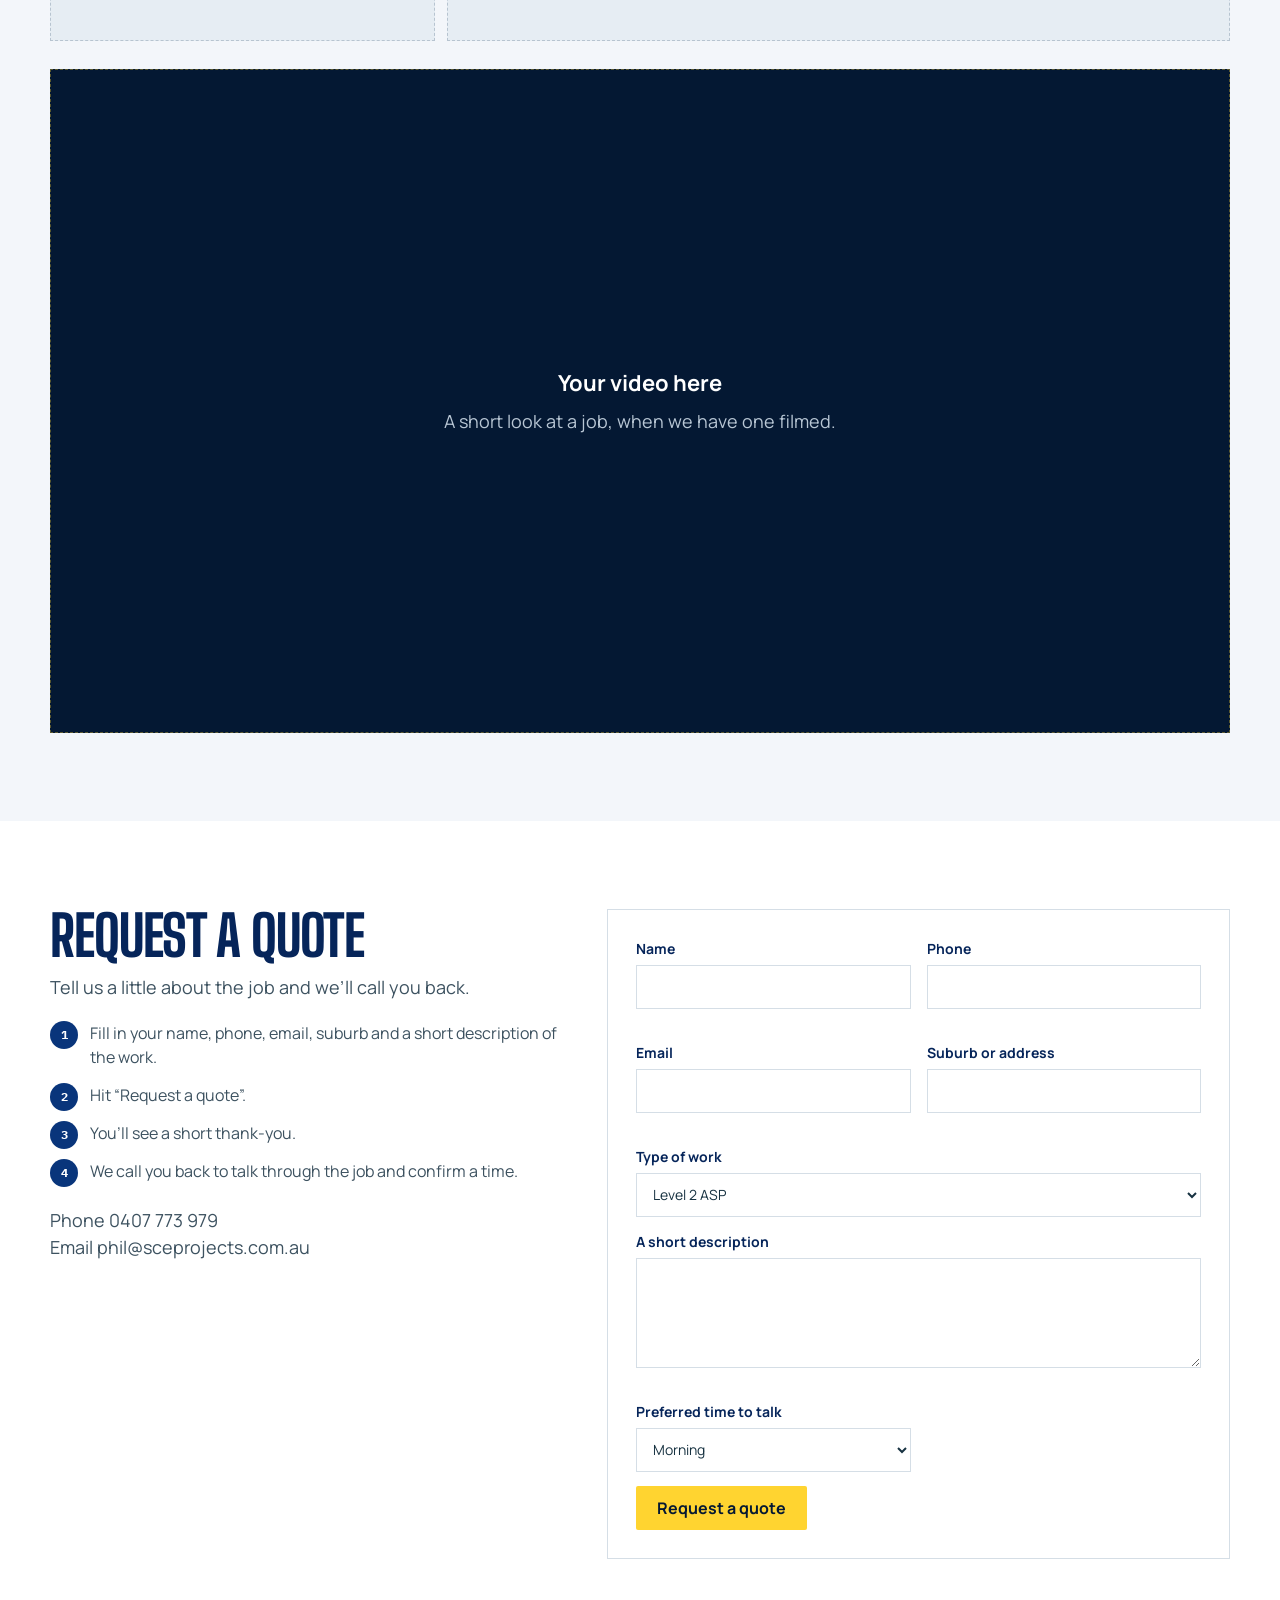
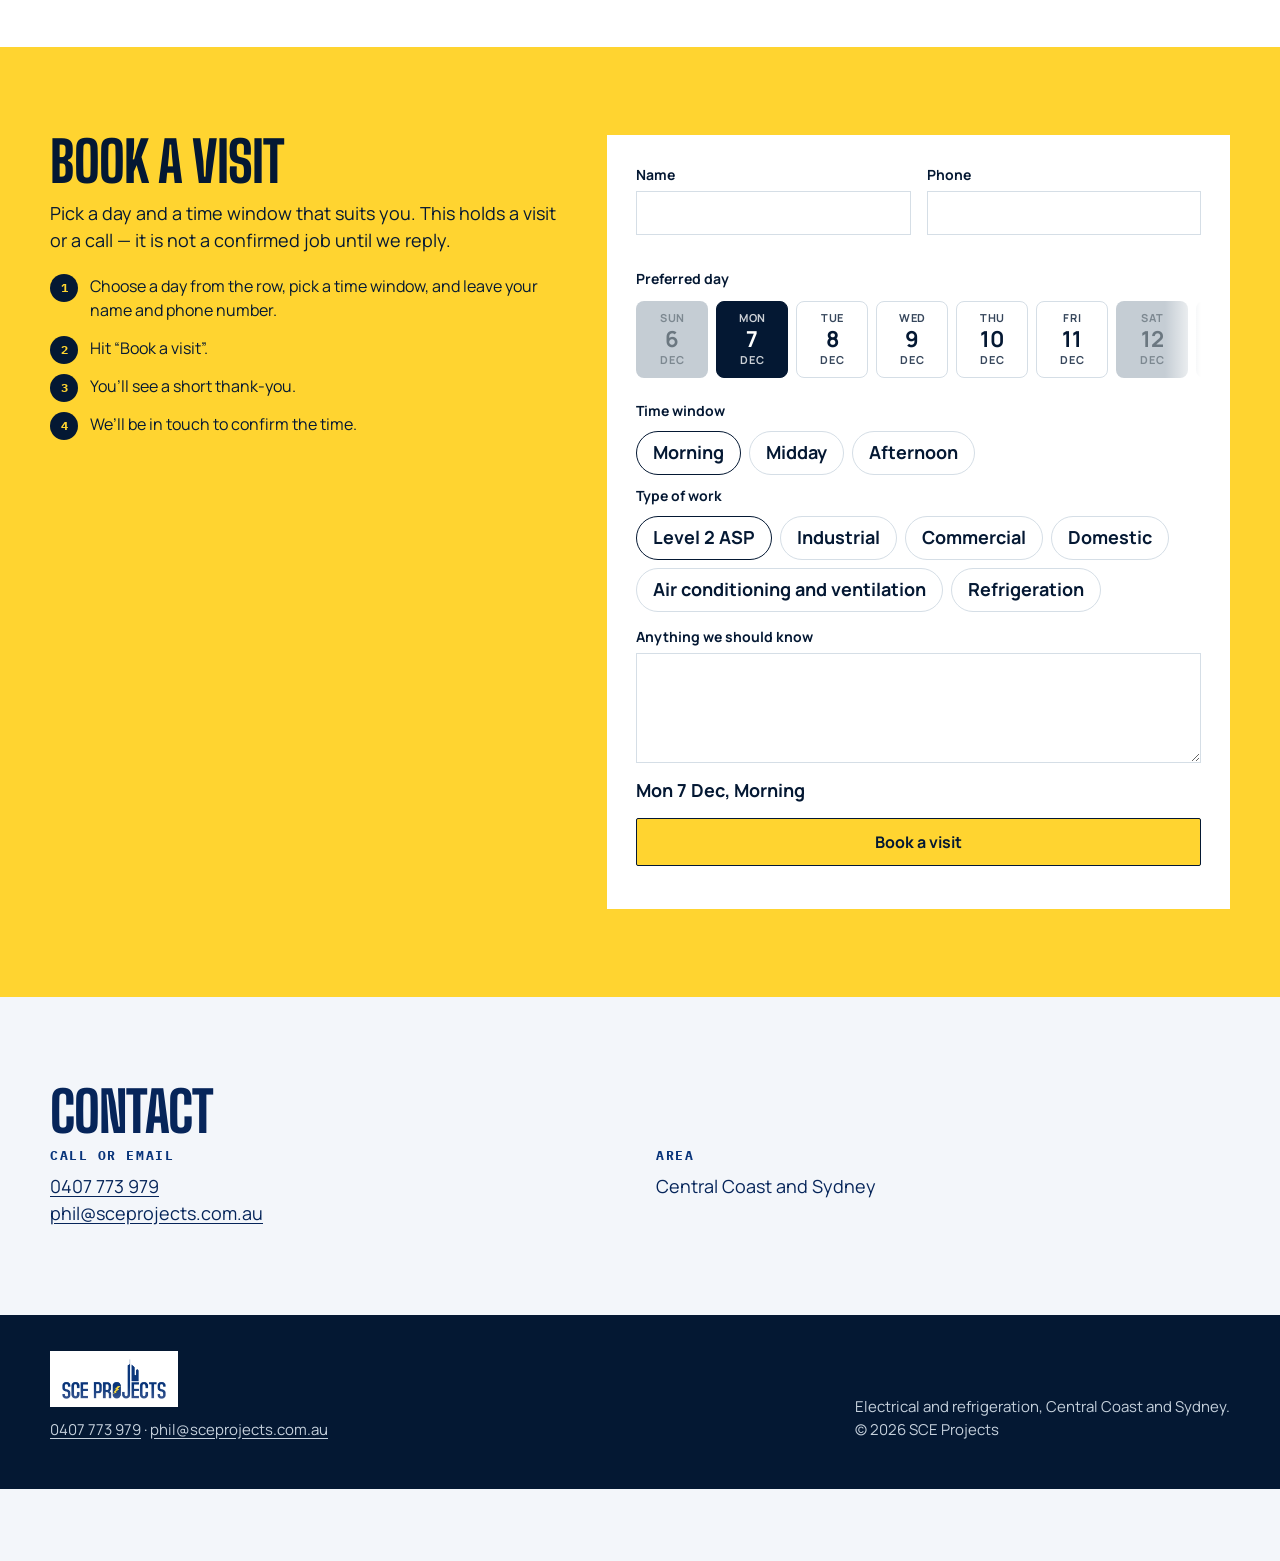
==== commit 652a4554: "Polish the theme toggle and neutralize meta descriptions. Replace filled sun/moon glyphs with a 40px" ====
--- a/index.html
+++ b/index.html
@@ -5,7 +5,7 @@
 <meta name="viewport" content="width=device-width, initial-scale=1">
 <meta name="robots" content="noindex, nofollow">
 <title>Electrical and refrigeration, Central Coast | SCE Projects</title>
-<meta name="description" content="Level 2 ASP, electrical and refrigeration for the Central Coast and Sydney. Call SCE Projects on 0407 773 979.">
+<meta name="description" content="SCE Projects.">
 <link rel="stylesheet" href="css/site.css">
 <script>
 (function(){
@@ -43,9 +43,9 @@
       <a class="btn btn-gold" href="quote.html">Request a quote</a>
     </div>
     <button type="button" class="theme-toggle" aria-label="Switch light/dark">
-      <span class="glyph">
-        <svg class="icon-moon" viewBox="0 0 24 24" aria-hidden="true" fill="currentColor"><path d="M21 14.3A8.5 8.5 0 0 1 9.7 3 7 7 0 1 0 21 14.3z"/></svg>
-        <svg class="icon-sun" viewBox="0 0 24 24" aria-hidden="true" fill="currentColor"><path d="M12 7a5 5 0 1 1 0 10 5 5 0 0 1 0-10zm0-5h1v3h-2V2h1zm0 17h1v3h-2v-3h1zM2 11h3v2H2v-2zm17 0h3v2h-3v-2zM4.2 3.8l2.1 2.1-1.4 1.4-2.1-2.1 1.4-1.4zm14.1 14.1 2.1 2.1-1.4 1.4-2.1-2.1 1.4-1.4zM4.2 20.2l1.4 1.4-2.1 2.1-1.4-1.4 2.1-2.1zm14.1-14.1 1.4 1.4-2.1 2.1-1.4-1.4 2.1-2.1z"/></svg>
+      <span class="glyph" aria-hidden="true">
+        <svg class="icon-moon" viewBox="0 0 24 24" fill="none" stroke="currentColor" stroke-width="1.75" stroke-linecap="round" stroke-linejoin="round"><path d="M12 3a6 6 0 0 0 9 9 9 9 0 1 1-9-9Z"/></svg>
+        <svg class="icon-sun" viewBox="0 0 24 24" fill="none" stroke="currentColor" stroke-width="1.75" stroke-linecap="round" stroke-linejoin="round"><circle cx="12" cy="12" r="4"/><path d="M12 2v2"/><path d="M12 20v2"/><path d="m4.93 4.93 1.41 1.41"/><path d="m17.66 17.66 1.41 1.41"/><path d="M2 12h2"/><path d="M20 12h2"/><path d="m6.34 17.66-1.41 1.41"/><path d="m19.07 4.93-1.41 1.41"/></svg>
       </span>
     </button>
   </div>
--- a/css/site.css
+++ b/css/site.css
@@ -56,8 +56,8 @@
 }
 
 * { box-sizing: border-box; margin: 0; padding: 0; }
-html { scroll-behavior: smooth; overflow-x: hidden; }
-body { overflow-x: hidden; }
+html { scroll-behavior: smooth; overflow-x: hidden; max-width: 100%; }
+body { overflow-x: hidden; max-width: 100%; }
 body {
   font-family: Manrope, "Segoe UI", sans-serif;
   font-size: 18px; font-weight: 400; line-height: 1.5;
@@ -72,7 +72,7 @@
   font-weight: 800; letter-spacing: -0.02em; line-height: 0.95;
   text-transform: uppercase;
 }
-.wrap { width: min(1180px, calc(100% - 40px)); margin: 0 auto; }
+.wrap { width: min(1180px, calc(100% - 40px)); margin: 0 auto; min-width: 0; }
 .btn {
   display: inline-flex; align-items: center; justify-content: center;
   min-height: 44px; padding: 0 20px; border-radius: 2px;
@@ -85,14 +85,13 @@
 html[data-theme="dark"] .btn-ghost { border-color: #fff; color: #fff; }
 .btn-ghost-light { background: transparent; border-color: #fff; color: #fff; }
 .btn:focus-visible,
-.theme-toggle:focus-visible,
 .chip:focus-visible,
 .pill:focus-visible,
 a:focus-visible,
 input:focus-visible,
 select:focus-visible,
 textarea:focus-visible,
-button:focus-visible {
+button:focus-visible:not(.theme-toggle) {
   outline: 3px solid var(--focus);
   outline-offset: 2px;
 }
@@ -101,10 +100,11 @@
   position: sticky; top: 0; z-index: 40;
   background: var(--paper); color: var(--header-fg);
   border-bottom: 1px solid var(--line);
+  overflow: visible;
 }
 header.site .wrap {
   display: flex; align-items: center; justify-content: space-between;
-  gap: 16px; min-height: 76px;
+  gap: 16px; min-height: 76px; min-width: 0;
 }
 .logo { display: flex; align-items: center; flex-shrink: 0; }
 .logo picture { display: block; }
@@ -114,29 +114,89 @@
   padding: 4px 8px;
   border-radius: 2px;
 }
-nav.primary { display: flex; align-items: center; gap: 8px 18px; font-weight: 700; font-size: 15px; }
+nav.primary { display: flex; align-items: center; gap: 8px 18px; font-weight: 700; font-size: 15px; min-width: 0; }
 nav.primary a { min-height: 44px; display: inline-flex; align-items: center; }
 nav.primary a[aria-current="page"] { color: var(--navy); text-decoration: underline; text-underline-offset: 6px; }
 html[data-theme="dark"] nav.primary a[aria-current="page"] { color: var(--gold); }
 .header-actions { display: flex; gap: 10px; align-items: center; margin-left: auto; }
 
 .theme-toggle {
-  position: relative;
-  flex: 0 0 auto;
+  flex: 0 0 44px;
   width: 44px; height: 44px;
-  display: inline-flex; align-items: center; justify-content: center;
-  border: 0; background: transparent; cursor: pointer; color: var(--header-fg);
+  display: grid;
+  place-items: center;
+  border: 0;
   padding: 0;
+  margin: 0;
+  background: transparent;
+  color: var(--header-fg);
+  cursor: pointer;
+  overflow: visible;
+  -webkit-tap-highlight-color: transparent;
 }
 .theme-toggle .glyph {
-  width: 36px; height: 36px;
-  display: inline-flex; align-items: center; justify-content: center;
+  width: 40px; height: 40px;
+  display: grid;
+  place-items: center;
   border-radius: 50%;
-  border: 1.5px solid var(--line);
-}
-.theme-toggle svg { width: 20px; height: 20px; display: block; }
-html[data-theme="light"] .icon-sun { display: none; }
-html[data-theme="dark"] .icon-moon { display: none; }
+  border: 1px solid color-mix(in srgb, currentColor 25%, transparent);
+  background: transparent;
+  overflow: visible;
+}
+.theme-toggle:hover .glyph,
+.theme-toggle:focus-visible .glyph {
+  background: color-mix(in srgb, currentColor 10%, transparent);
+}
+.theme-toggle:focus-visible {
+  outline: 2px solid currentColor;
+  outline-offset: 2px;
+}
+.theme-toggle svg {
+  grid-area: 1 / 1;
+  width: 20px; height: 20px;
+  display: block;
+  transform-origin: 50% 50%;
+  pointer-events: none;
+  overflow: visible;
+  transition: opacity 250ms ease, transform 250ms ease;
+}
+html[data-theme="light"] .icon-moon,
+html:not([data-theme="dark"]) .icon-moon {
+  opacity: 1;
+  transform: rotate(0deg) scale(1);
+}
+html[data-theme="light"] .icon-sun,
+html:not([data-theme="dark"]) .icon-sun {
+  opacity: 0;
+  transform: rotate(-90deg) scale(0.6);
+}
+html[data-theme="dark"] .icon-sun {
+  opacity: 1;
+  transform: rotate(0deg) scale(1);
+}
+html[data-theme="dark"] .icon-moon {
+  opacity: 0;
+  transform: rotate(-90deg) scale(0.6);
+}
+
+body,
+header.site,
+footer.site,
+.hero,
+.work,
+.about,
+.gallery,
+.video,
+.quote,
+.book,
+.contact,
+.form-card,
+.sticky-call,
+.photo-slot,
+.video-slot {
+  transition: background-color 200ms ease, color 200ms ease, border-color 200ms ease;
+}
+img, picture { transition: none; }
 
 .hero {
   background: var(--navy-deep); color: #fff;
@@ -379,6 +439,33 @@
   form label.full, form .submit, .form-card .full, .form-card .submit { grid-column: auto; }
   .work-list article { grid: auto / 48px 1fr; }
 }
+@media (max-width: 360px) {
+  .wrap { width: min(1180px, calc(100% - 24px)); }
+  header.site .wrap { gap: 8px; }
+  .proof { gap: 6px 10px; }
+  .proof span { white-space: normal; }
+  nav.primary { gap: 4px 12px; }
+  .theme-toggle:focus-visible { outline-offset: 1px; }
+  h1 { font-size: clamp(40px, 12vw, 56px); }
+}
 @media (prefers-reduced-motion: reduce) {
   html { scroll-behavior: auto; }
-}
+  .theme-toggle svg,
+  body,
+  header.site,
+  footer.site,
+  .hero,
+  .work,
+  .about,
+  .gallery,
+  .video,
+  .quote,
+  .book,
+  .contact,
+  .form-card,
+  .sticky-call,
+  .photo-slot,
+  .video-slot {
+    transition: none;
+  }
+}
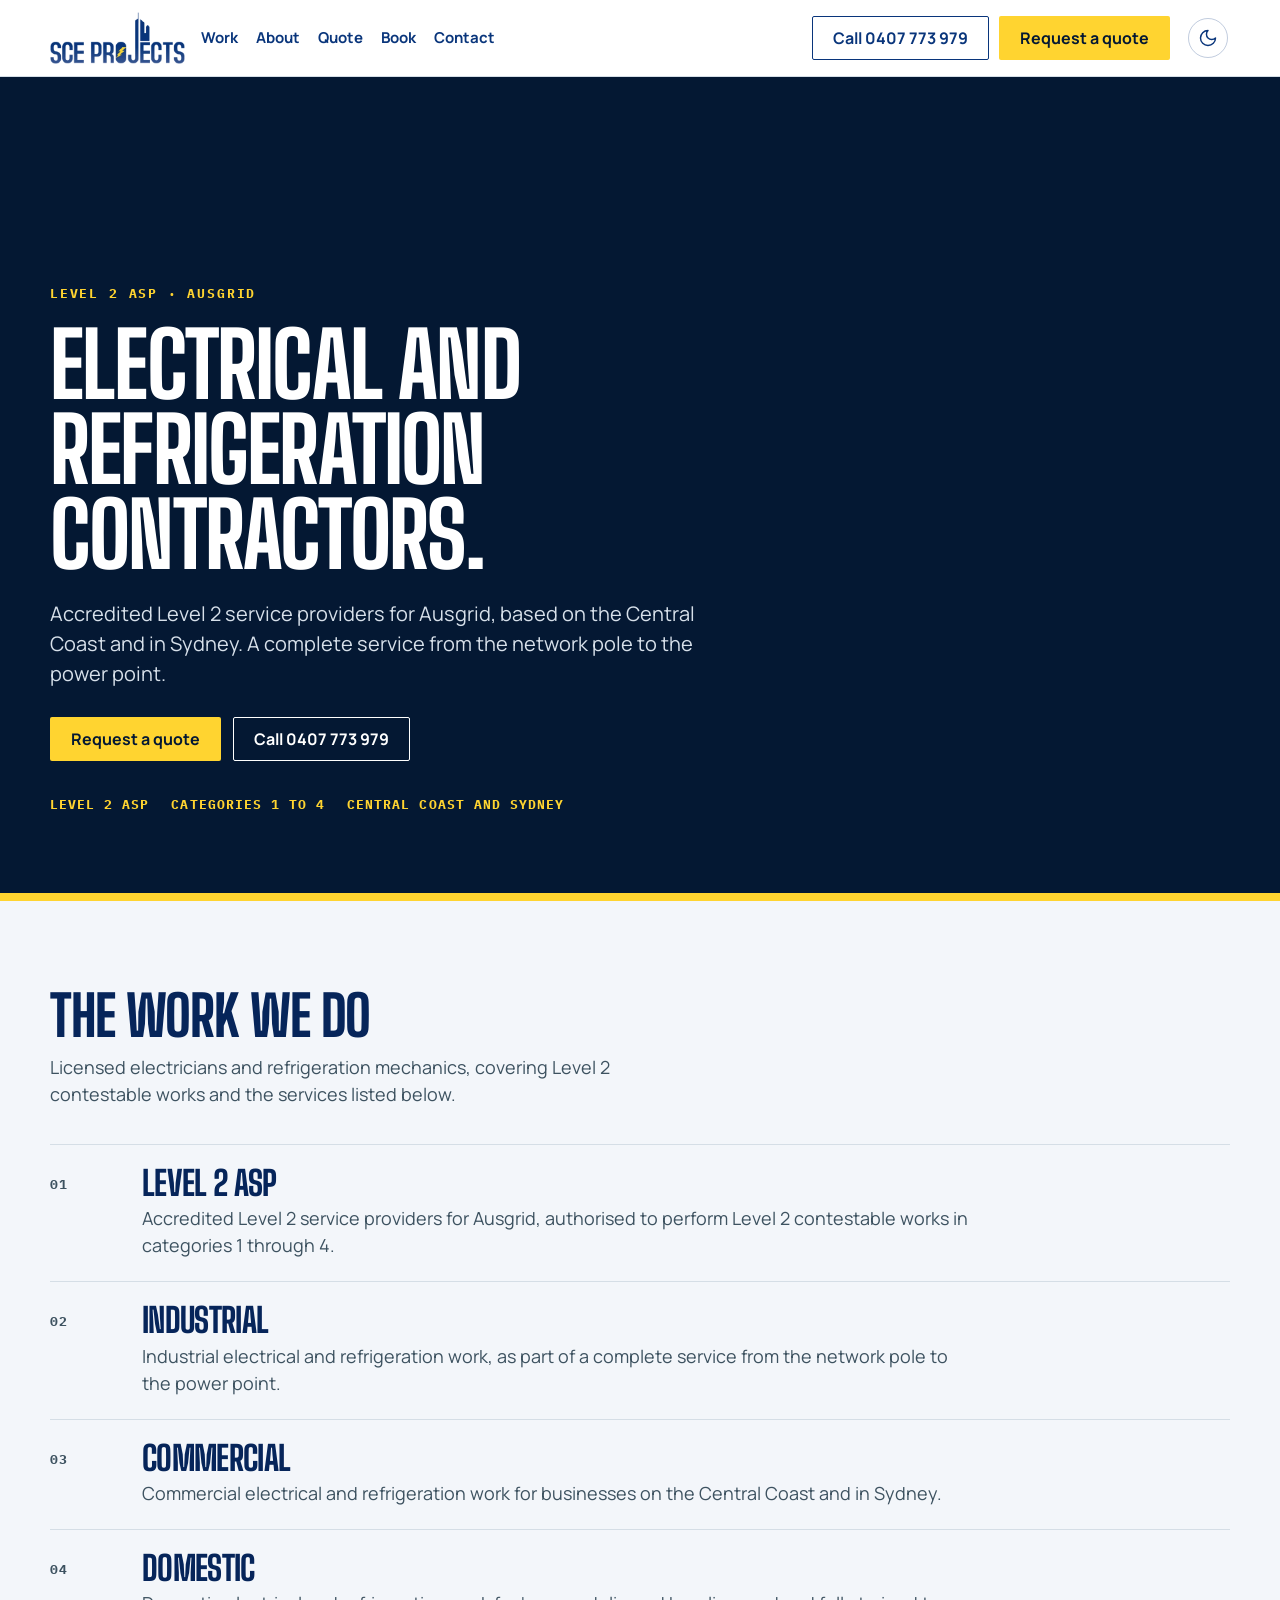
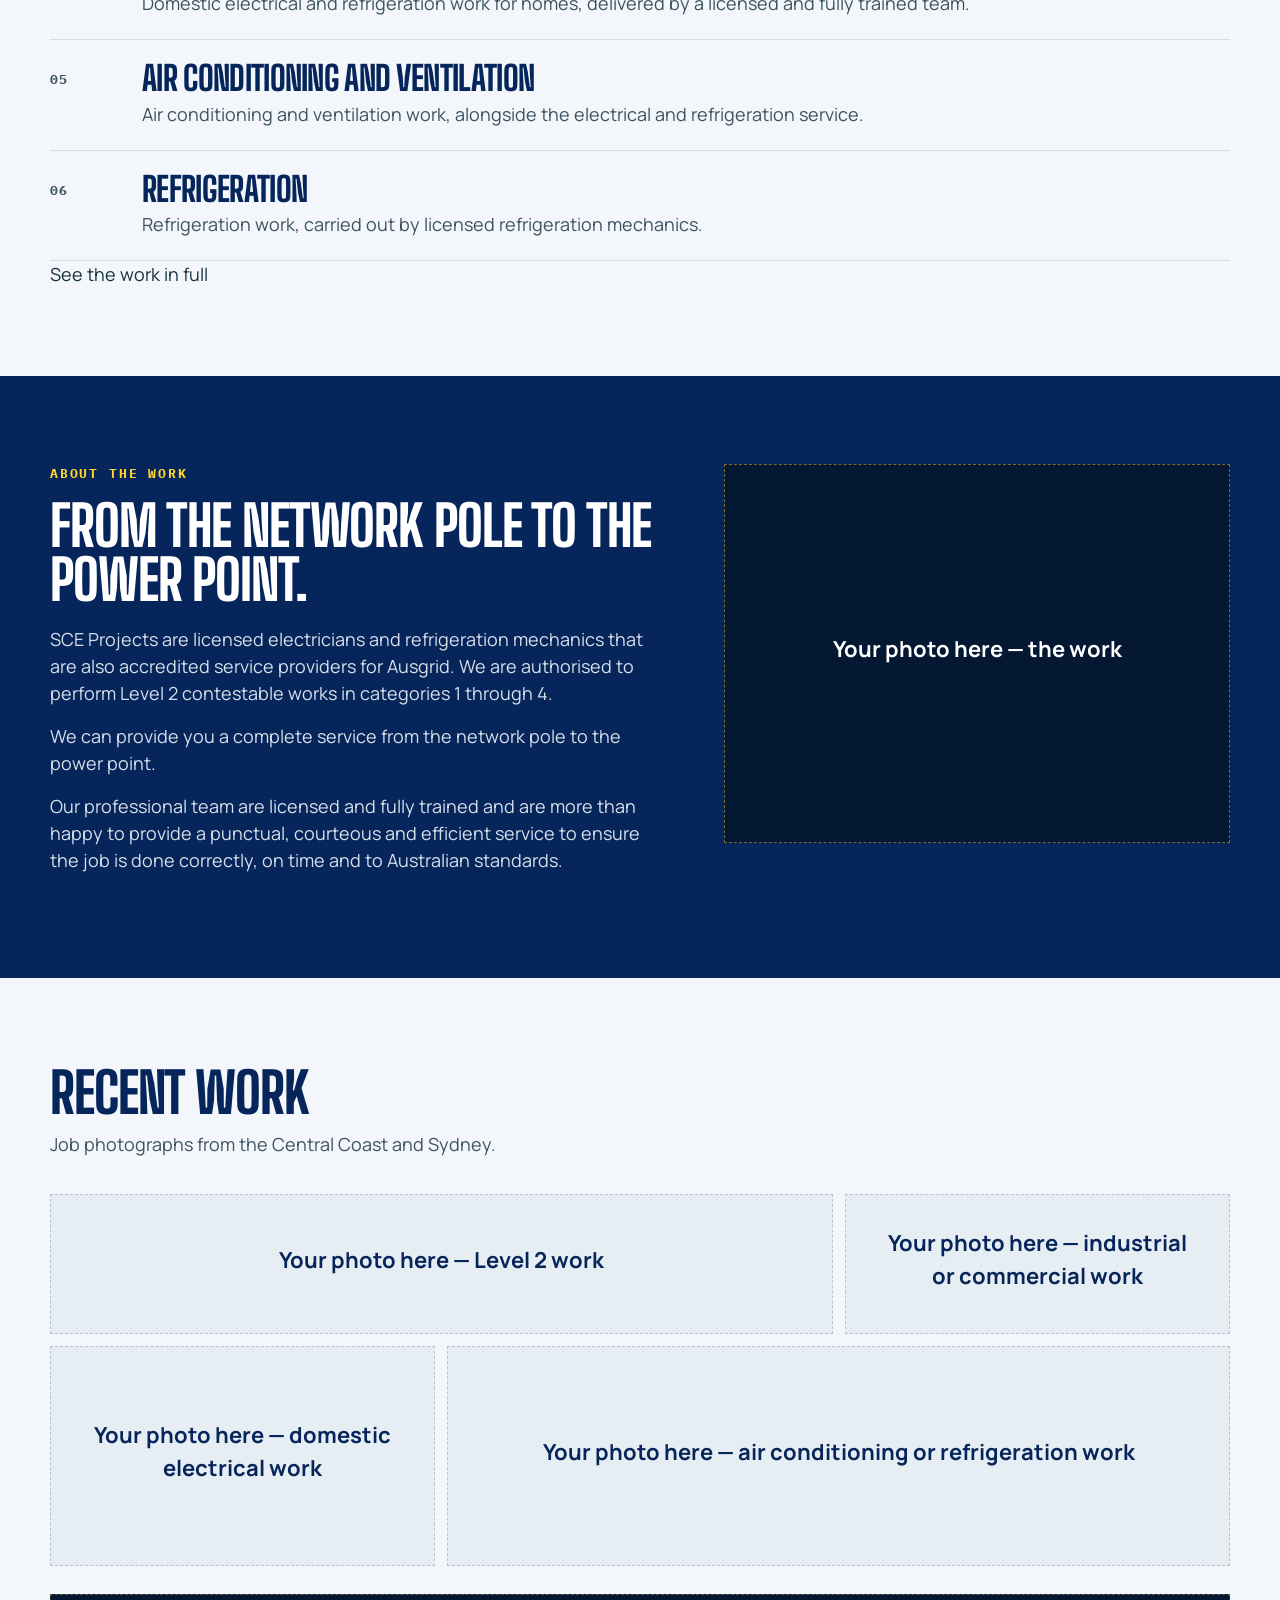
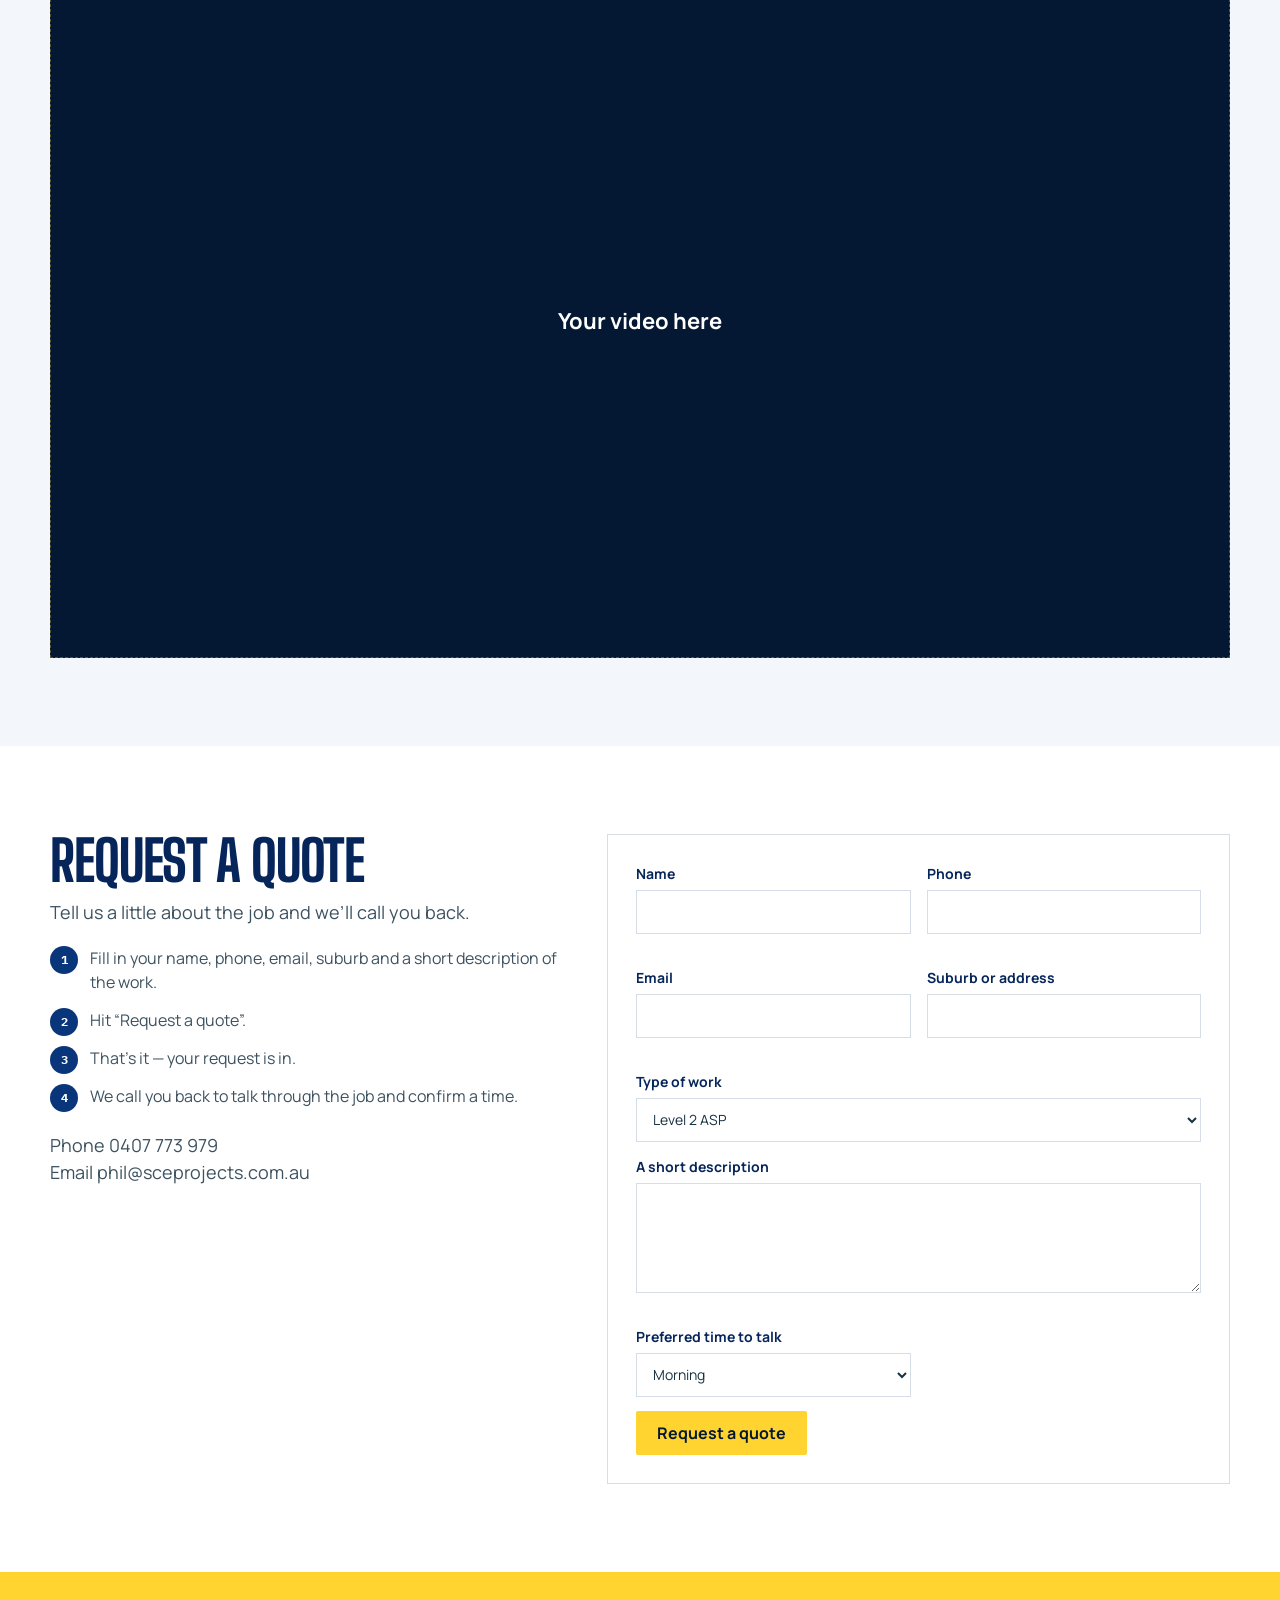
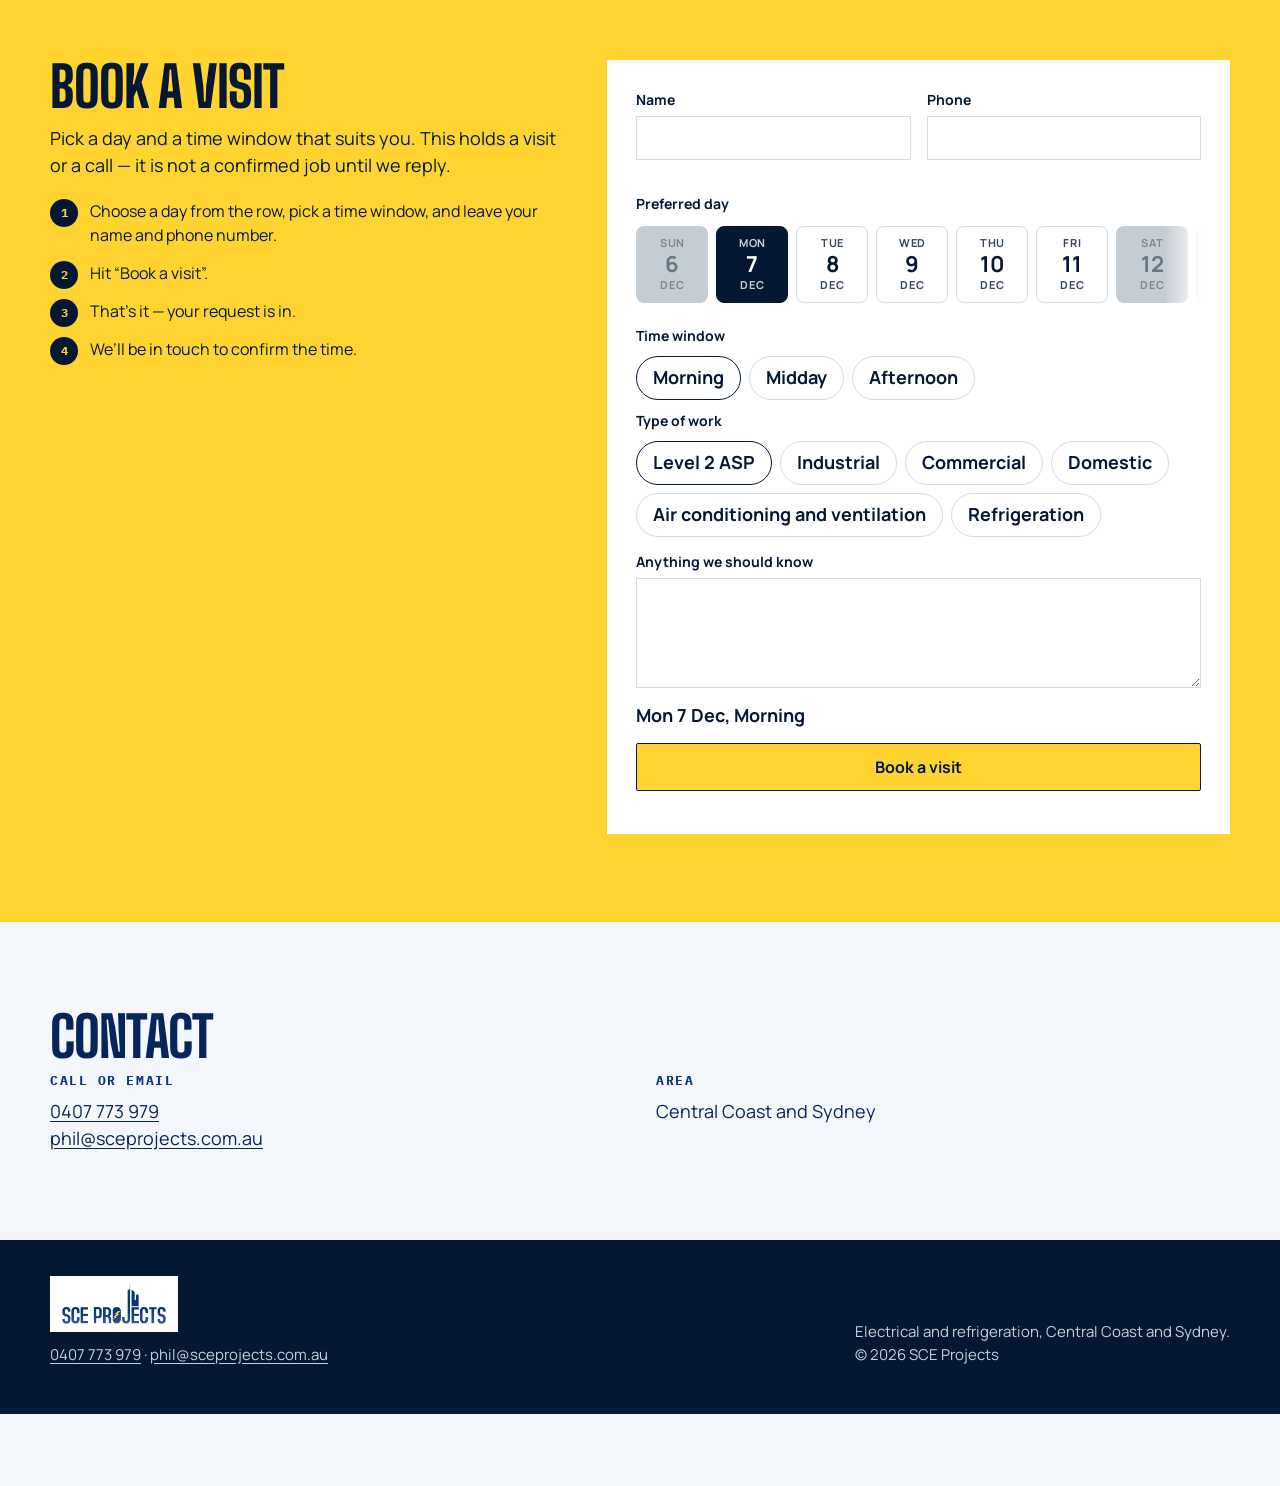
==== commit 7919110f: "Fix sticky header, form success, validation, and slot copy. Drop overflow-x:hidden so the header sti" ====
--- a/index.html
+++ b/index.html
@@ -130,8 +130,7 @@
       <p>Our professional team are licensed and fully trained and are more than happy to provide a punctual, courteous and efficient service to ensure the job is done correctly, on time and to Australian standards.</p>
     </div>
     <figure class="photo-slot">
-      <strong>Your photo here</strong>
-      <span>A photograph of the work, when we have one to add.</span>
+      <strong>Your photo here — the work</strong>
     </figure>
   </div>
 </section>
@@ -139,23 +138,19 @@
 <section class="gallery" id="photos">
   <div class="wrap">
     <h2>Recent work</h2>
-    <p class="intro">Job photographs from the Central Coast and Sydney, when we have them to show.</p>
+    <p class="intro">Job photographs from the Central Coast and Sydney.</p>
     <div class="bento">
       <figure class="photo-slot wide">
-        <strong>Your photo here</strong>
-        <span>A photograph of Level 2 work, when we have one to add.</span>
+        <strong>Your photo here — Level 2 work</strong>
       </figure>
       <figure class="photo-slot">
-        <strong>Your photo here</strong>
-        <span>A photograph of industrial or commercial work, when we have one to add.</span>
+        <strong>Your photo here — industrial or commercial work</strong>
       </figure>
       <figure class="photo-slot">
-        <strong>Your photo here</strong>
-        <span>A photograph of domestic electrical work, when we have one to add.</span>
+        <strong>Your photo here — domestic electrical work</strong>
       </figure>
       <figure class="photo-slot wide">
-        <strong>Your photo here</strong>
-        <span>A photograph of air conditioning or refrigeration work, when we have one to add.</span>
+        <strong>Your photo here — air conditioning or refrigeration work</strong>
       </figure>
     </div>
   </div>
@@ -165,7 +160,6 @@
   <div class="wrap">
     <figure class="video-slot">
       <strong>Your video here</strong>
-      <span>A short look at a job, when we have one filmed.</span>
     </figure>
   </div>
 </section>
@@ -178,17 +172,17 @@
       <ol class="steps">
         <li data-n="1">Fill in your name, phone, email, suburb and a short description of the work.</li>
         <li data-n="2">Hit “Request a quote”.</li>
-        <li data-n="3">You’ll see a short thank-you.</li>
+        <li data-n="3">That’s it — your request is in.</li>
         <li data-n="4">We call you back to talk through the job and confirm a time.</li>
       </ol>
       <p class="help" style="margin-top:24px">Phone <a href="tel:0407773979">0407 773 979</a><br>Email <a href="mailto:phil@sceprojects.com.au">phil@sceprojects.com.au</a></p>
     </div>
     <div>
-    <form class="form-card" action="#" method="post">
-      <label>Name <input type="text" name="name" autocomplete="name" required><span class="field-error" data-error="name"></span></label>
-      <label>Phone <input type="tel" name="phone" autocomplete="tel" required><span class="field-error" data-error="phone"></span></label>
-      <label>Email <input type="email" name="email" autocomplete="email" required><span class="field-error" data-error="email"></span></label>
-      <label>Suburb or address <input type="text" name="suburb" autocomplete="street-address" required><span class="field-error" data-error="suburb"></span></label>
+    <form class="form-card" action="#" method="post" novalidate>
+      <label>Name <input type="text" name="name" autocomplete="name" required aria-describedby="index-quote-err-name"><span id="index-quote-err-name" class="field-error" data-error="name" role="status" aria-live="polite"></span></label>
+      <label>Phone <input type="tel" name="phone" autocomplete="tel" required aria-describedby="index-quote-err-phone"><span id="index-quote-err-phone" class="field-error" data-error="phone" role="status" aria-live="polite"></span></label>
+      <label>Email <input type="email" name="email" autocomplete="email" required aria-describedby="index-quote-err-email"><span id="index-quote-err-email" class="field-error" data-error="email" role="status" aria-live="polite"></span></label>
+      <label>Suburb or address <input type="text" name="suburb" autocomplete="street-address" required aria-describedby="index-quote-err-suburb"><span id="index-quote-err-suburb" class="field-error" data-error="suburb" role="status" aria-live="polite"></span></label>
       <label class="full">Type of work
         <select name="work">
           <option>Level 2 ASP</option>
@@ -200,7 +194,7 @@
           <option>Other</option>
         </select>
       </label>
-      <label class="full">A short description <textarea name="details" required></textarea><span class="field-error" data-error="details"></span></label>
+      <label class="full">A short description <textarea name="details" required aria-describedby="index-quote-err-details"></textarea><span id="index-quote-err-details" class="field-error" data-error="details" role="status" aria-live="polite"></span></label>
       <label>Preferred time to talk
         <select name="when">
           <option>Morning</option>
@@ -223,14 +217,14 @@
       <ol class="steps">
         <li data-n="1">Choose a day from the row, pick a time window, and leave your name and phone number.</li>
         <li data-n="2">Hit “Book a visit”.</li>
-        <li data-n="3">You’ll see a short thank-you.</li>
+        <li data-n="3">That’s it — your request is in.</li>
         <li data-n="4">We’ll be in touch to confirm the time.</li>
       </ol>
     </div>
     <div>
-    <form class="form-card" action="#" method="post">
-      <label>Name <input type="text" name="name" autocomplete="name" required><span class="field-error" data-error="name"></span></label>
-      <label>Phone <input type="tel" name="phone" autocomplete="tel" required><span class="field-error" data-error="phone"></span></label>
+    <form class="form-card" action="#" method="post" novalidate>
+      <label>Name <input type="text" name="name" autocomplete="name" required aria-describedby="index-book-err-name"><span id="index-book-err-name" class="field-error" data-error="name" role="status" aria-live="polite"></span></label>
+      <label>Phone <input type="tel" name="phone" autocomplete="tel" required aria-describedby="index-book-err-phone"><span id="index-book-err-phone" class="field-error" data-error="phone" role="status" aria-live="polite"></span></label>
       <div class="book-widget">
         <p class="widget-label" id="day-label">Preferred day</p>
         <div class="day-chips-wrap">
@@ -244,7 +238,7 @@
       <label class="full">Anything we should know <textarea name="notes"></textarea></label>
       <p class="book-summary full" data-summary></p>
       <div class="submit"><button class="btn btn-gold book-submit" type="submit">Book a visit</button></div>
-      <p class="form-error" data-form-error></p>
+      <p class="form-error" data-form-error role="status" aria-live="polite"></p>
     </form>
     <p class="success" data-success hidden tabindex="-1">Thank you. We'll be in touch to confirm the time.</p>
     </div>
--- a/css/site.css
+++ b/css/site.css
@@ -37,6 +37,7 @@
   --header-fg: #09357B;
   --hero-lead: #D7E0EA;
   --slot-muted: #B8C6D4;
+  --header-h: 77px;
 }
 
 html[data-theme="dark"] {
@@ -56,15 +57,18 @@
 }
 
 * { box-sizing: border-box; margin: 0; padding: 0; }
-html { scroll-behavior: smooth; overflow-x: hidden; max-width: 100%; }
-body { overflow-x: hidden; max-width: 100%; }
+html { scroll-behavior: smooth; max-width: 100%; }
 body {
+  overflow-x: clip;
+  max-width: 100%;
   font-family: Manrope, "Segoe UI", sans-serif;
   font-size: 18px; font-weight: 400; line-height: 1.5;
   color: var(--ink); background: var(--ice);
   -webkit-font-smoothing: antialiased;
   padding-bottom: 72px;
 }
+[hidden] { display: none !important; }
+[id] { scroll-margin-top: calc(var(--header-h) + 16px); }
 img { max-width: 100%; height: auto; display: block; }
 a { color: inherit; text-decoration: none; }
 h1, h2, h3 {
@@ -415,6 +419,7 @@
 }
 
 @media (max-width: 900px) {
+  :root { --header-h: 93px; }
   .about-grid, .quote-grid, .book-grid, .contact-grid { grid: auto / 1fr; }
   .about-grid > *, .quote-grid > *, .book-grid > *, form, .form-card, .bento { min-width: 0; }
   .bento { grid: auto / 1fr 1fr; grid-auto-rows: 200px; }
@@ -440,6 +445,7 @@
   .work-list article { grid: auto / 48px 1fr; }
 }
 @media (max-width: 360px) {
+  :root { --header-h: 101px; }
   .wrap { width: min(1180px, calc(100% - 24px)); }
   header.site .wrap { gap: 8px; }
   .proof { gap: 6px 10px; }
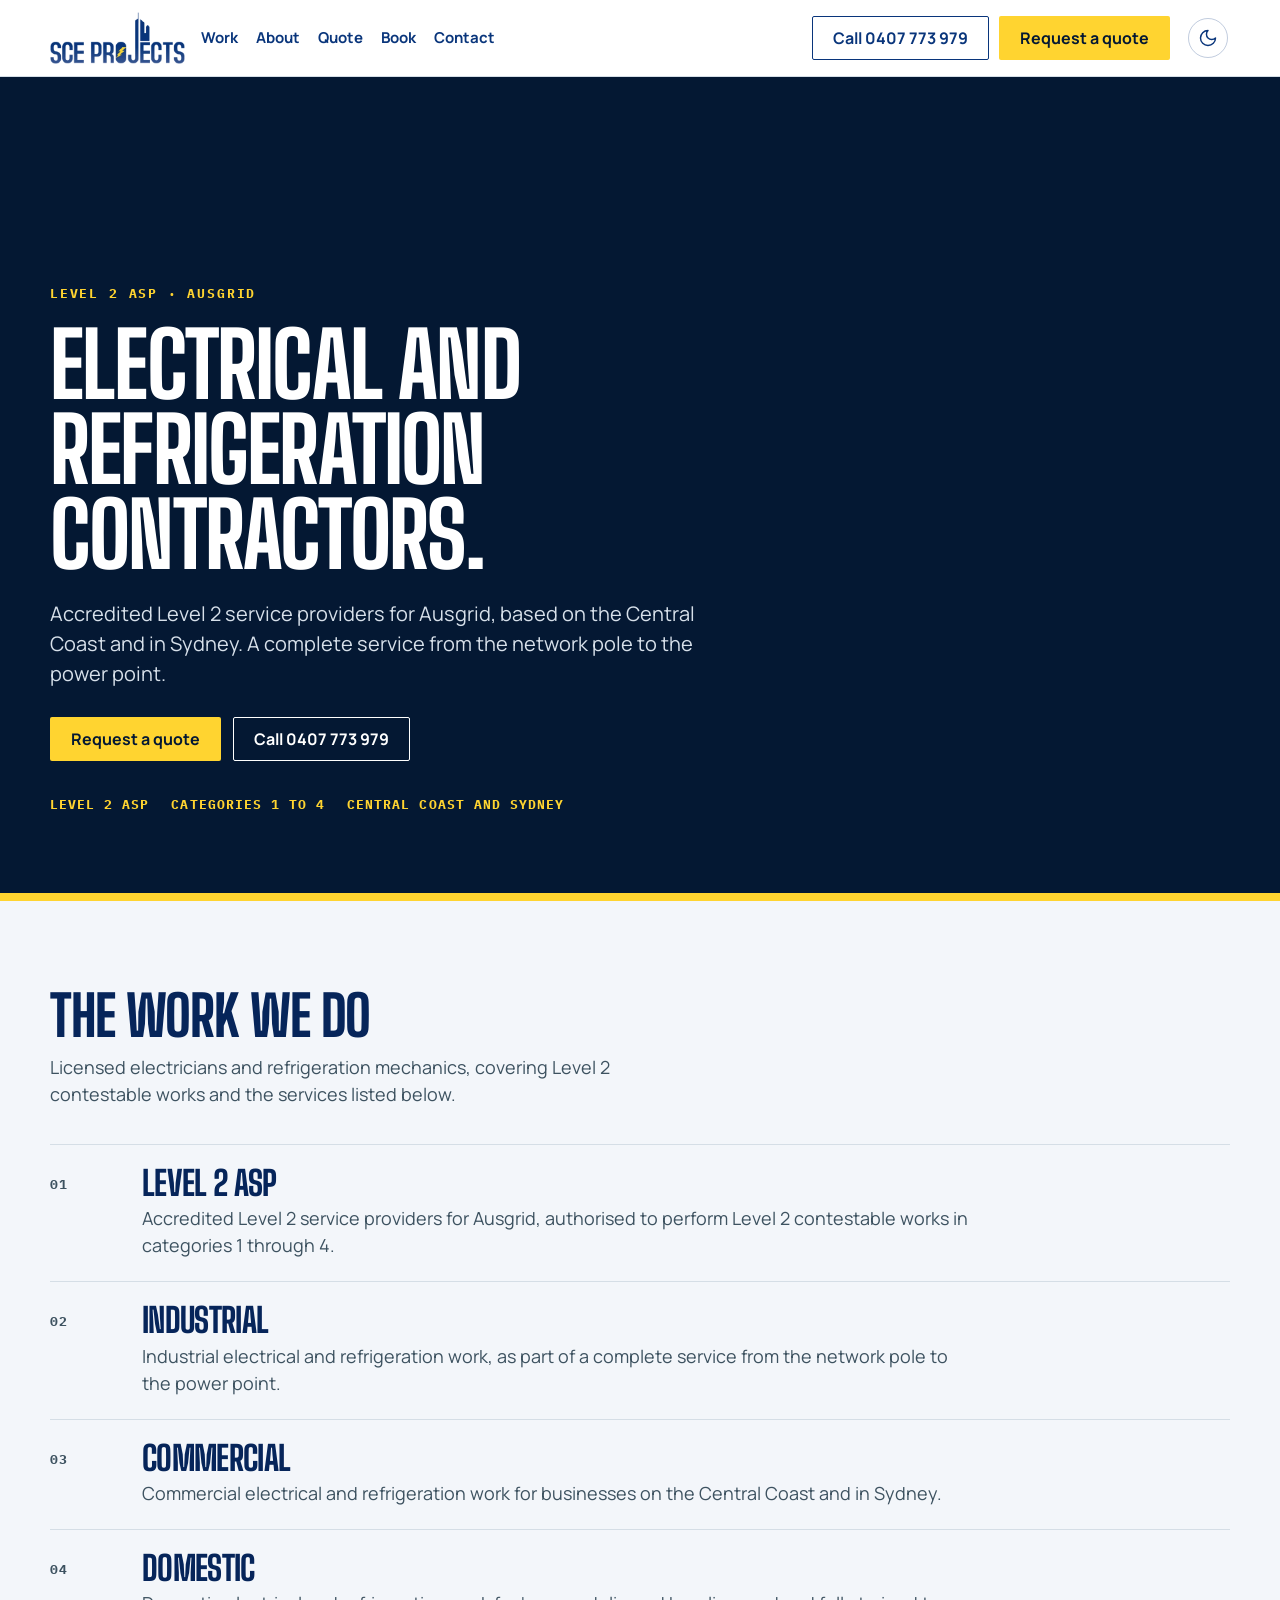
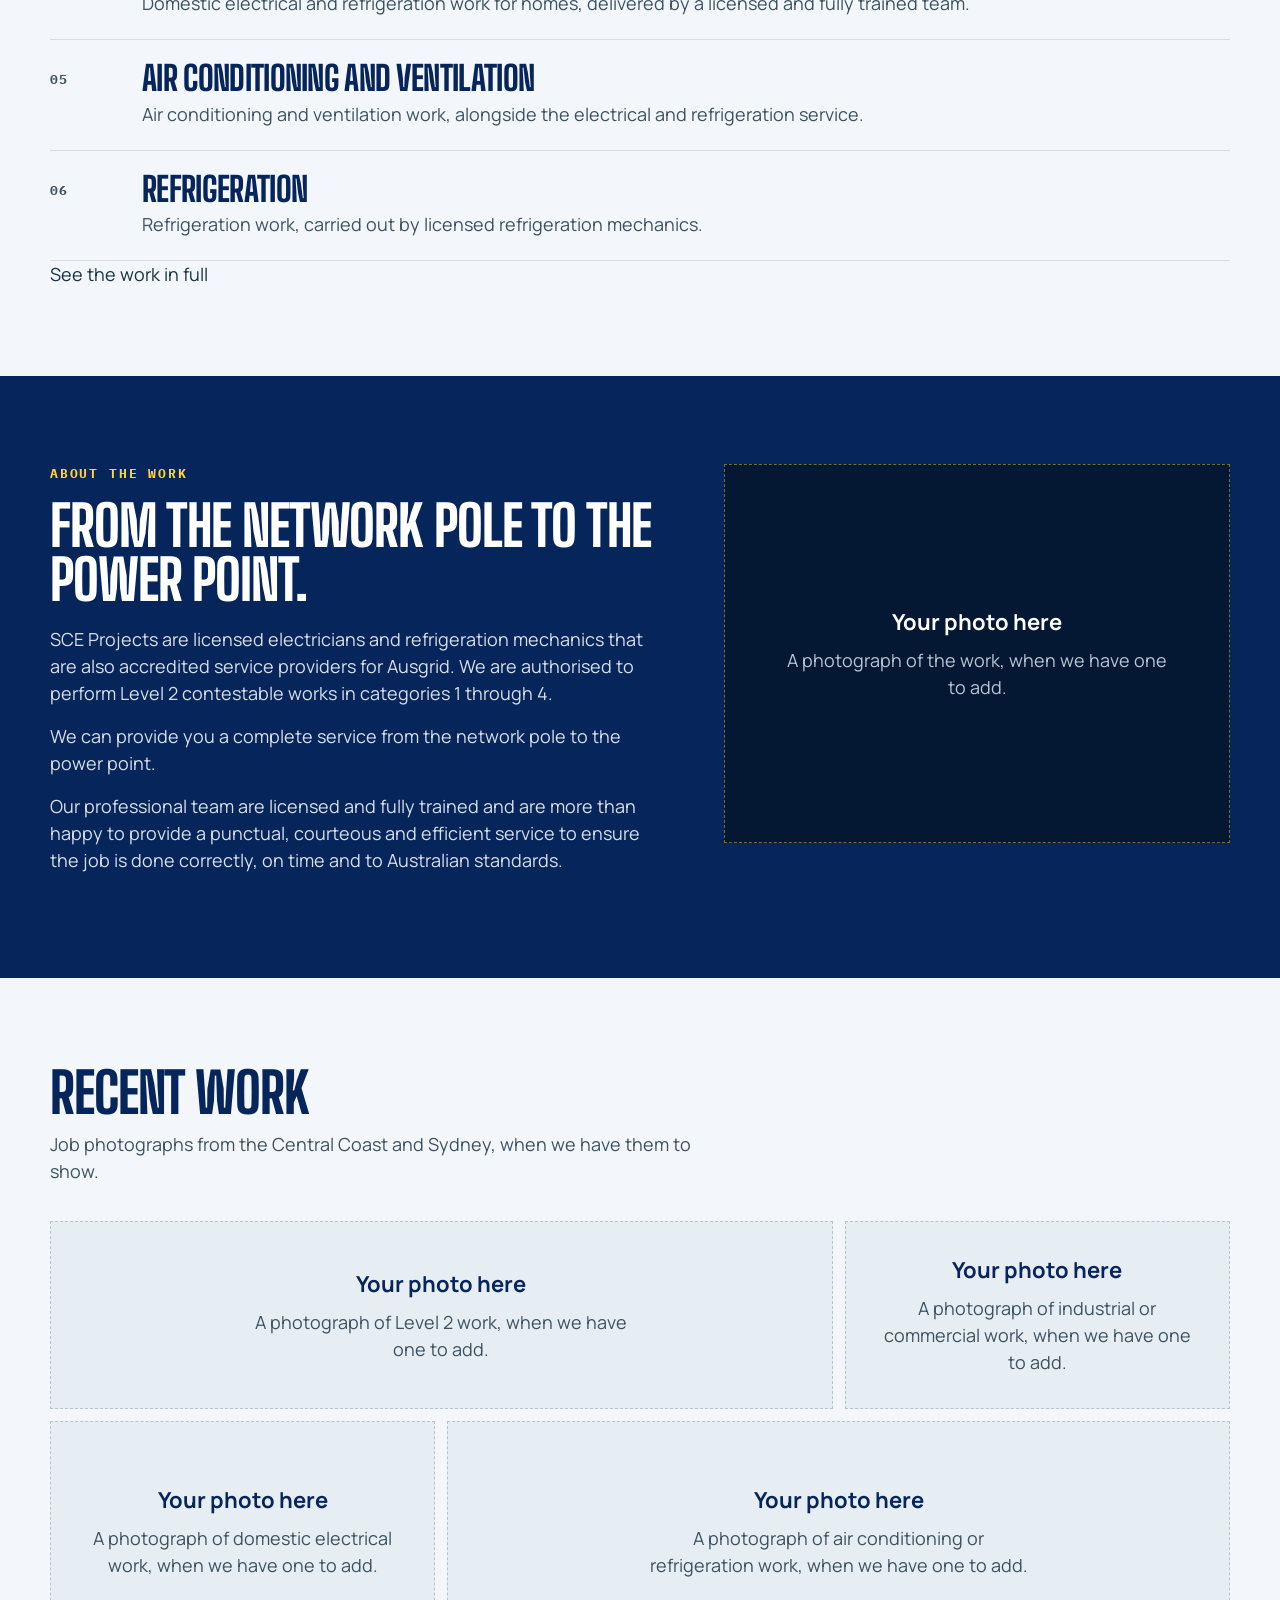
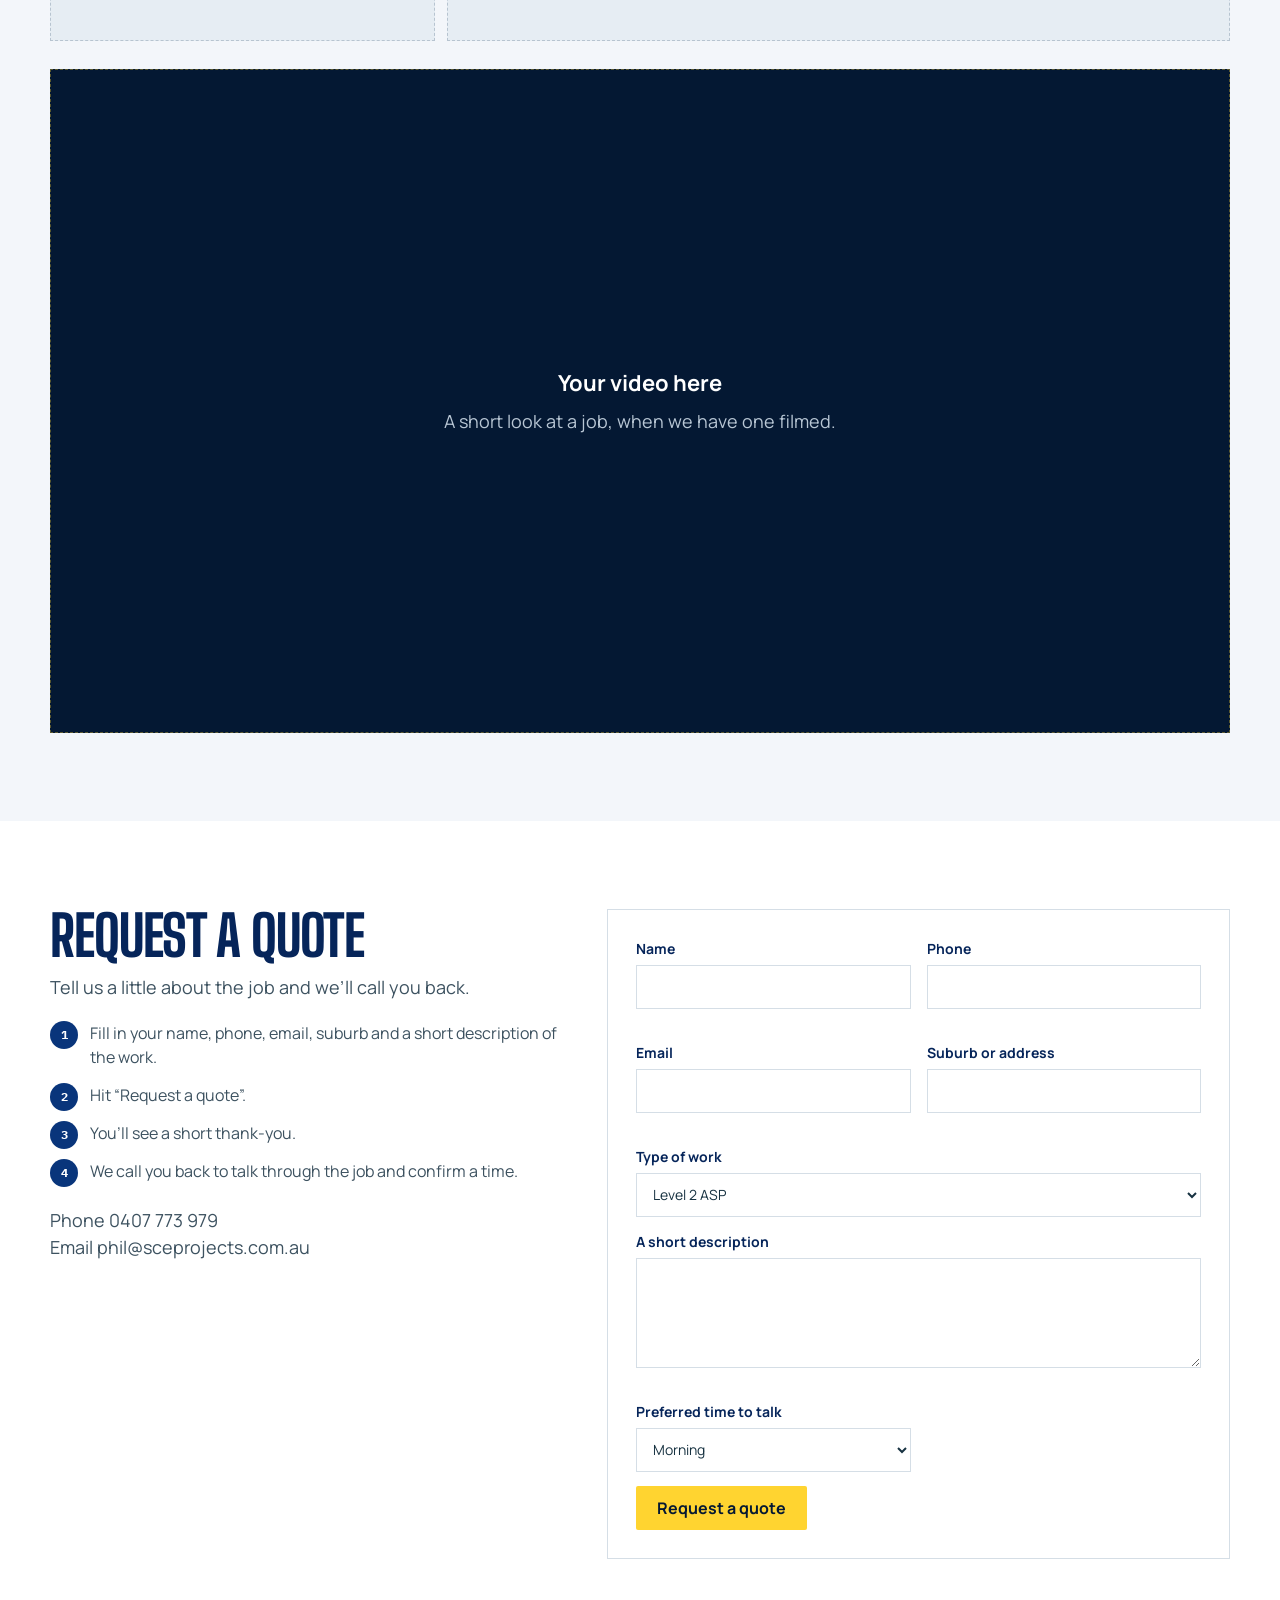
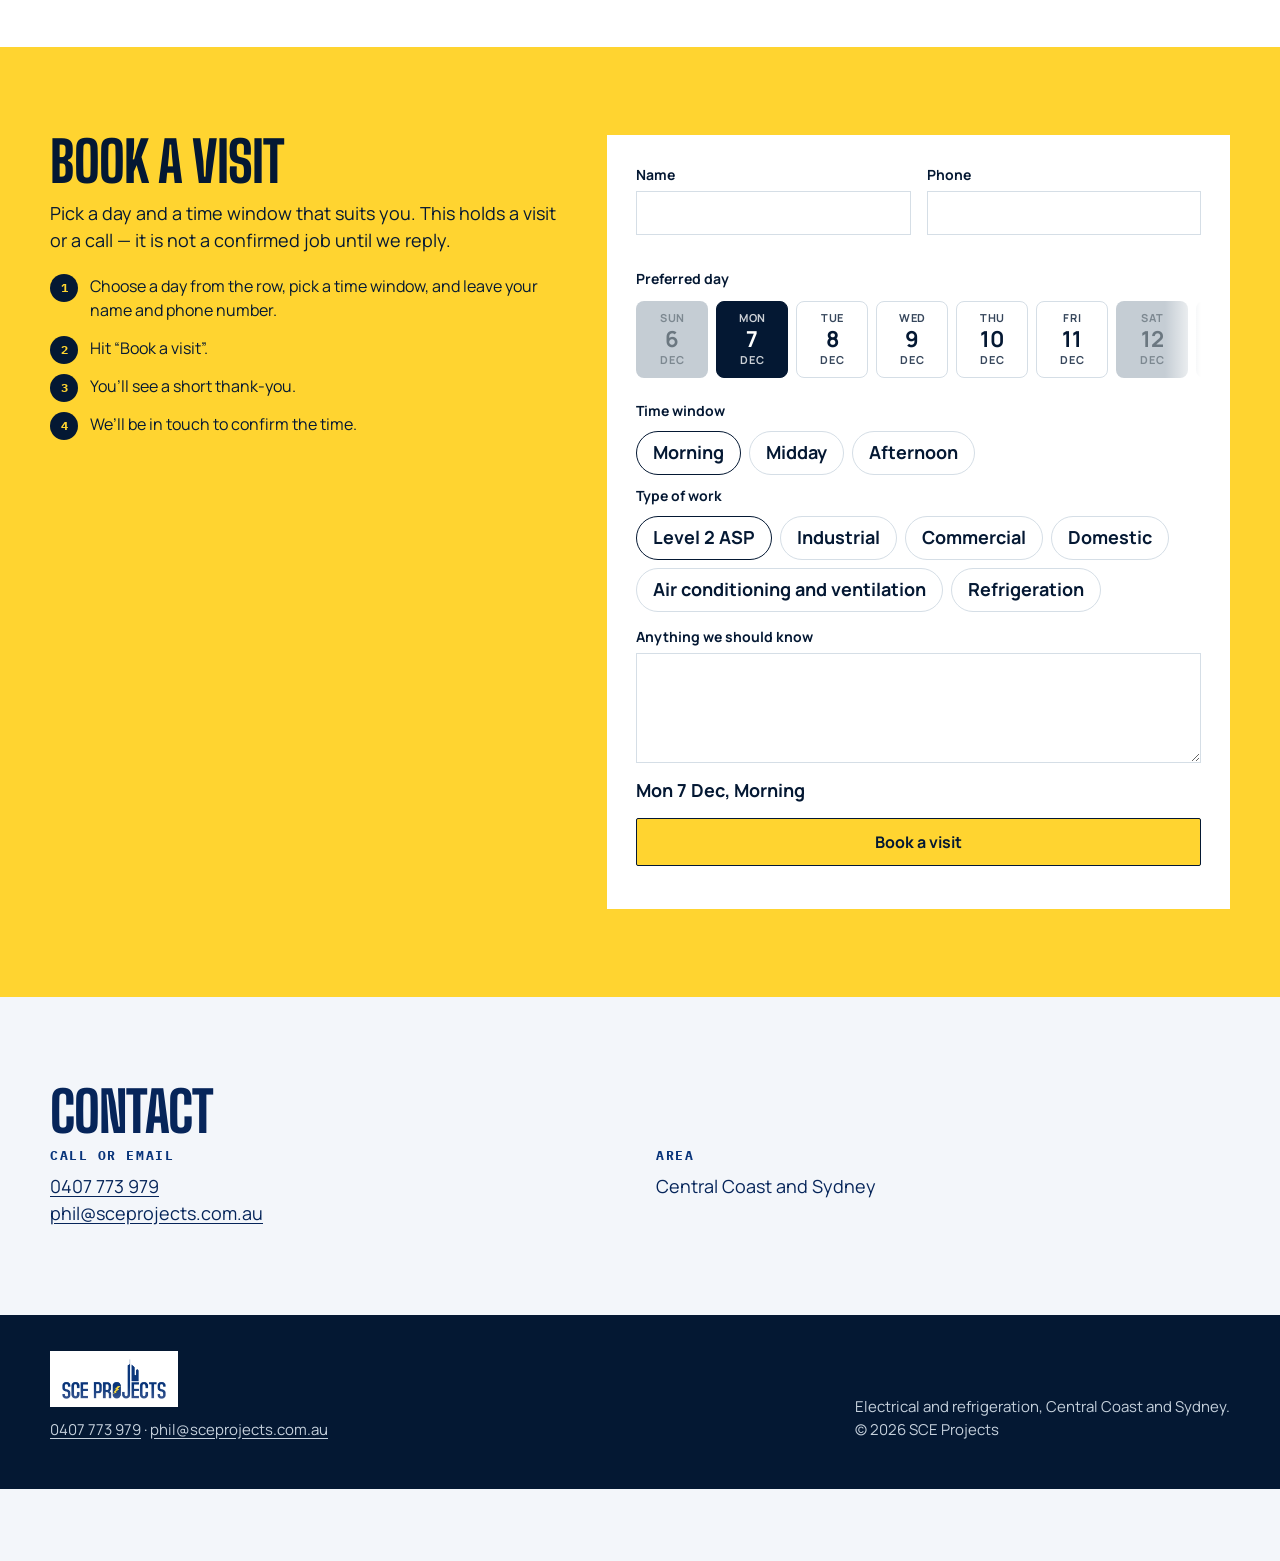
==== commit 1466d518: "Restore v2 slot and walkthrough copy for the v3 redesign. Keep the theme toggle, neutral meta descri" ====
--- a/index.html
+++ b/index.html
@@ -130,7 +130,8 @@
       <p>Our professional team are licensed and fully trained and are more than happy to provide a punctual, courteous and efficient service to ensure the job is done correctly, on time and to Australian standards.</p>
     </div>
     <figure class="photo-slot">
-      <strong>Your photo here — the work</strong>
+      <strong>Your photo here</strong>
+      <span>A photograph of the work, when we have one to add.</span>
     </figure>
   </div>
 </section>
@@ -138,19 +139,23 @@
 <section class="gallery" id="photos">
   <div class="wrap">
     <h2>Recent work</h2>
-    <p class="intro">Job photographs from the Central Coast and Sydney.</p>
+    <p class="intro">Job photographs from the Central Coast and Sydney, when we have them to show.</p>
     <div class="bento">
       <figure class="photo-slot wide">
-        <strong>Your photo here — Level 2 work</strong>
+        <strong>Your photo here</strong>
+        <span>A photograph of Level 2 work, when we have one to add.</span>
       </figure>
       <figure class="photo-slot">
-        <strong>Your photo here — industrial or commercial work</strong>
+        <strong>Your photo here</strong>
+        <span>A photograph of industrial or commercial work, when we have one to add.</span>
       </figure>
       <figure class="photo-slot">
-        <strong>Your photo here — domestic electrical work</strong>
+        <strong>Your photo here</strong>
+        <span>A photograph of domestic electrical work, when we have one to add.</span>
       </figure>
       <figure class="photo-slot wide">
-        <strong>Your photo here — air conditioning or refrigeration work</strong>
+        <strong>Your photo here</strong>
+        <span>A photograph of air conditioning or refrigeration work, when we have one to add.</span>
       </figure>
     </div>
   </div>
@@ -160,6 +165,7 @@
   <div class="wrap">
     <figure class="video-slot">
       <strong>Your video here</strong>
+      <span>A short look at a job, when we have one filmed.</span>
     </figure>
   </div>
 </section>
@@ -172,7 +178,7 @@
       <ol class="steps">
         <li data-n="1">Fill in your name, phone, email, suburb and a short description of the work.</li>
         <li data-n="2">Hit “Request a quote”.</li>
-        <li data-n="3">That’s it — your request is in.</li>
+        <li data-n="3">You’ll see a short thank-you.</li>
         <li data-n="4">We call you back to talk through the job and confirm a time.</li>
       </ol>
       <p class="help" style="margin-top:24px">Phone <a href="tel:0407773979">0407 773 979</a><br>Email <a href="mailto:phil@sceprojects.com.au">phil@sceprojects.com.au</a></p>
@@ -217,7 +223,7 @@
       <ol class="steps">
         <li data-n="1">Choose a day from the row, pick a time window, and leave your name and phone number.</li>
         <li data-n="2">Hit “Book a visit”.</li>
-        <li data-n="3">That’s it — your request is in.</li>
+        <li data-n="3">You’ll see a short thank-you.</li>
         <li data-n="4">We’ll be in touch to confirm the time.</li>
       </ol>
     </div>
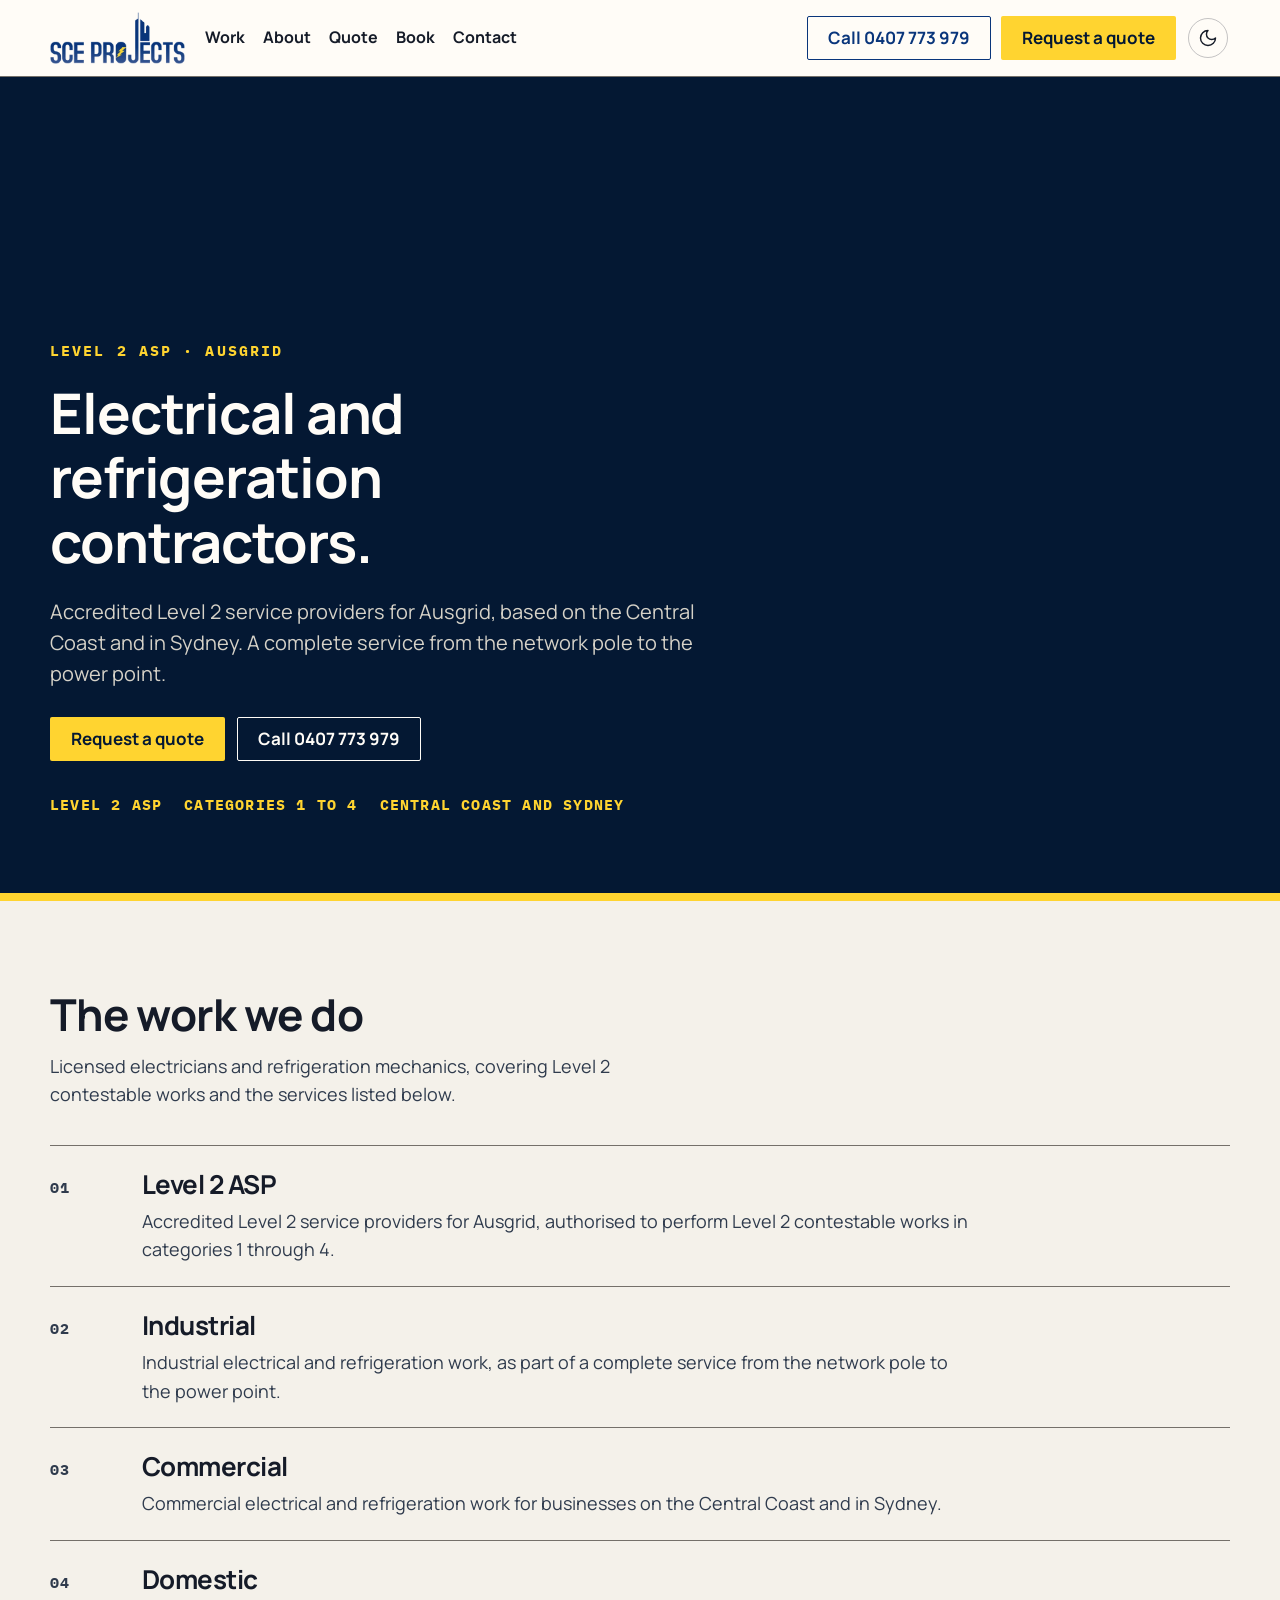
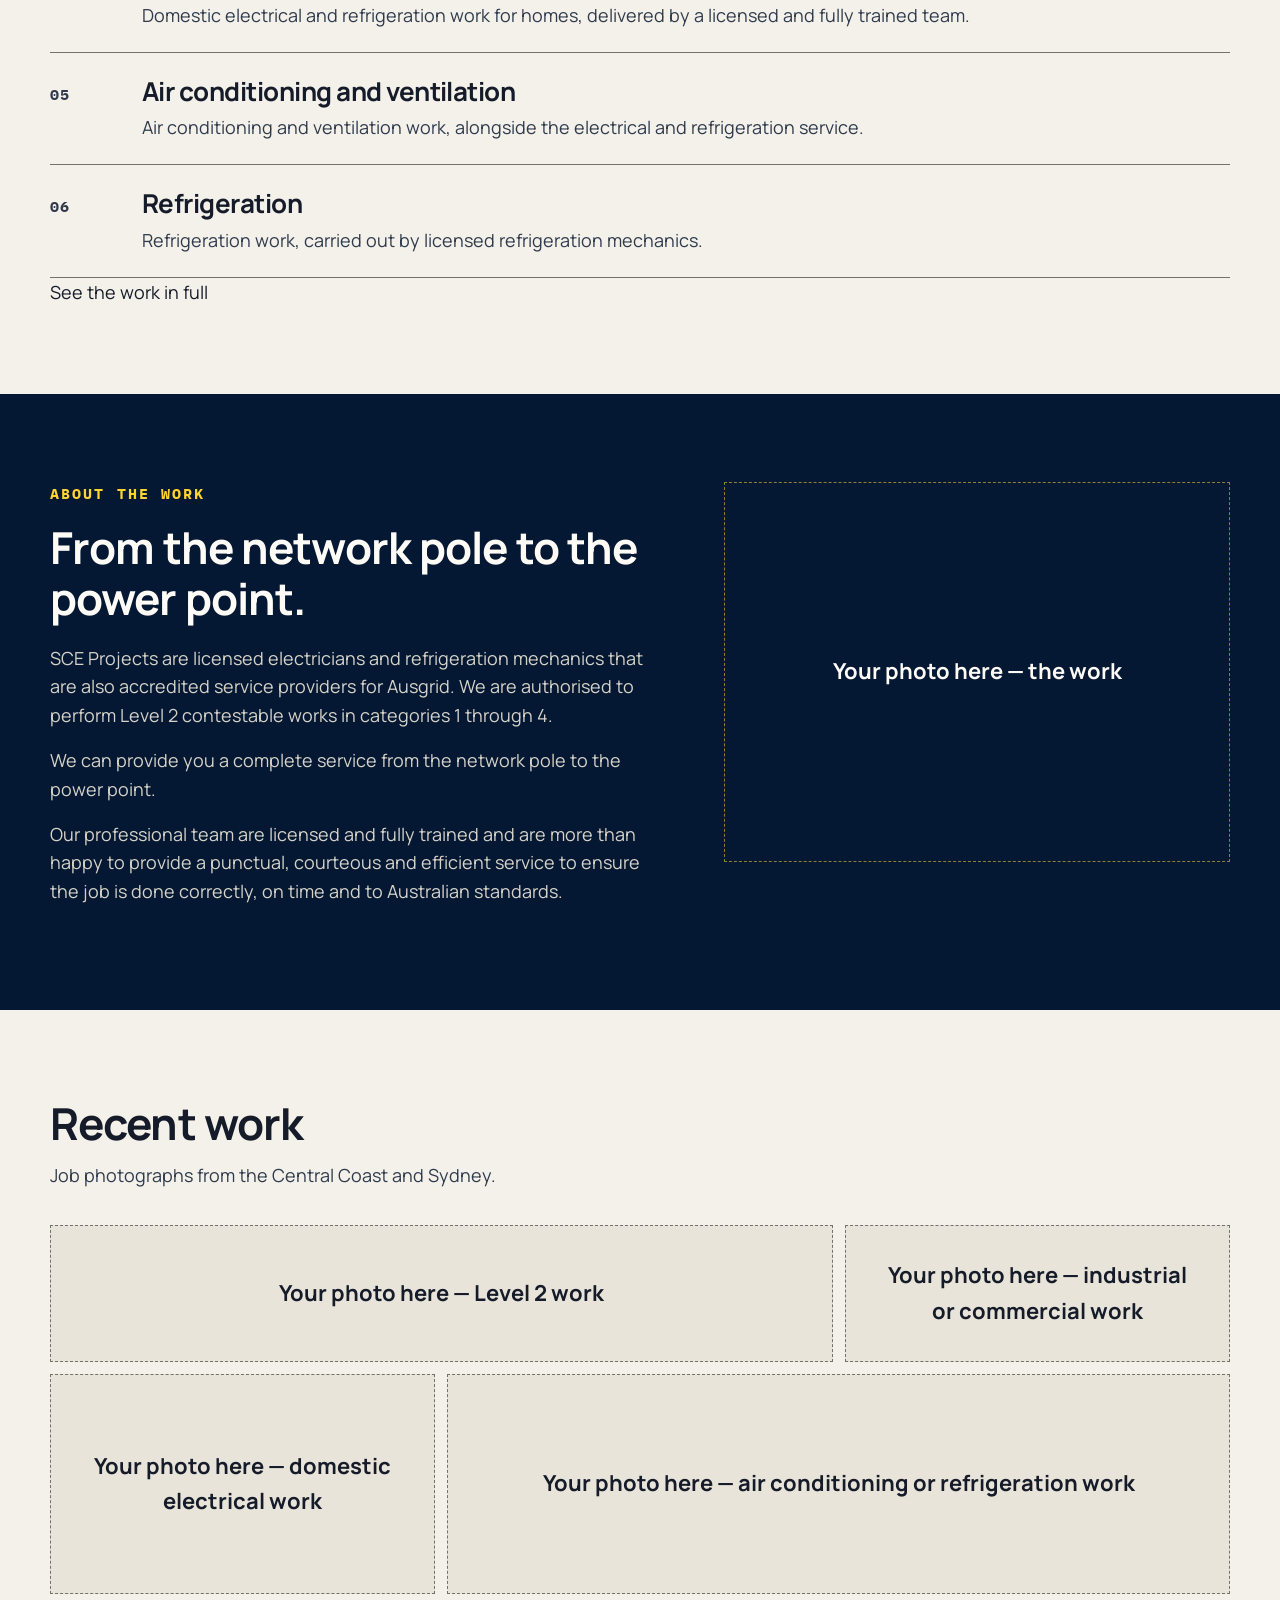
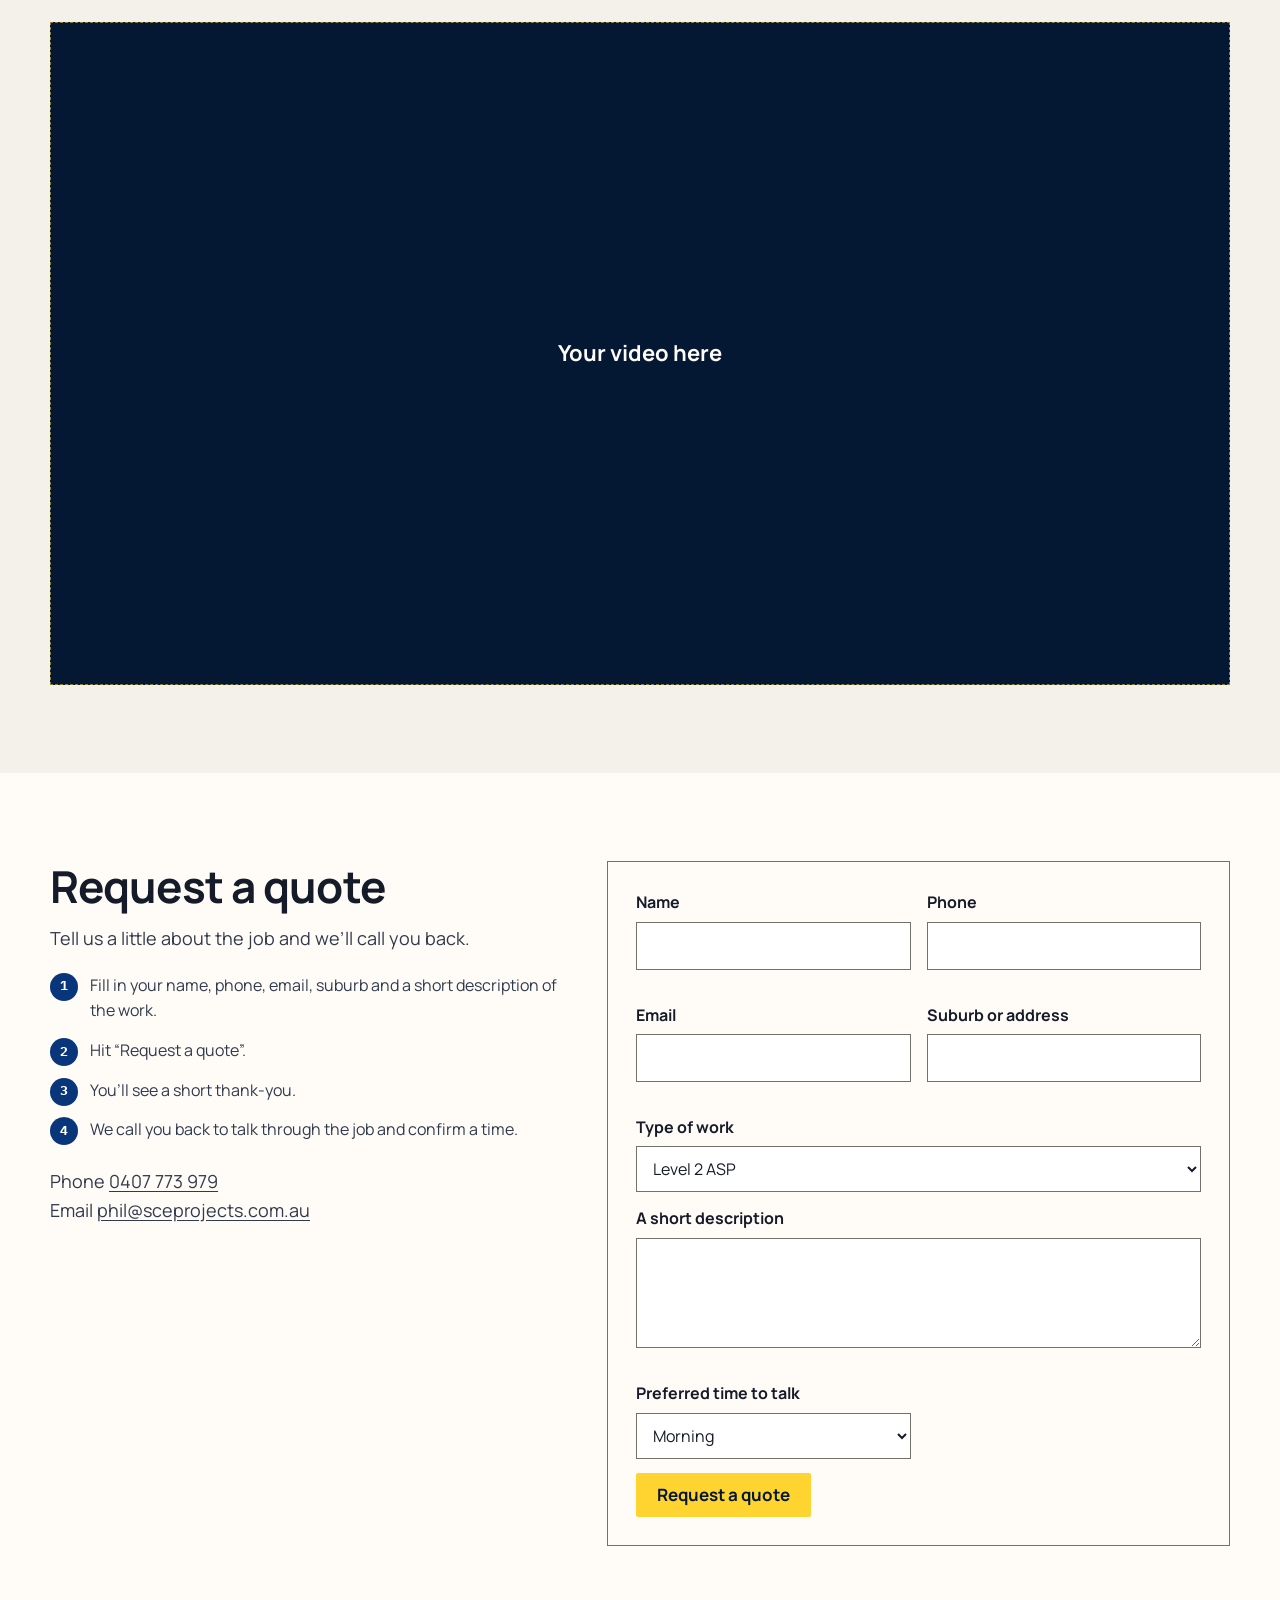
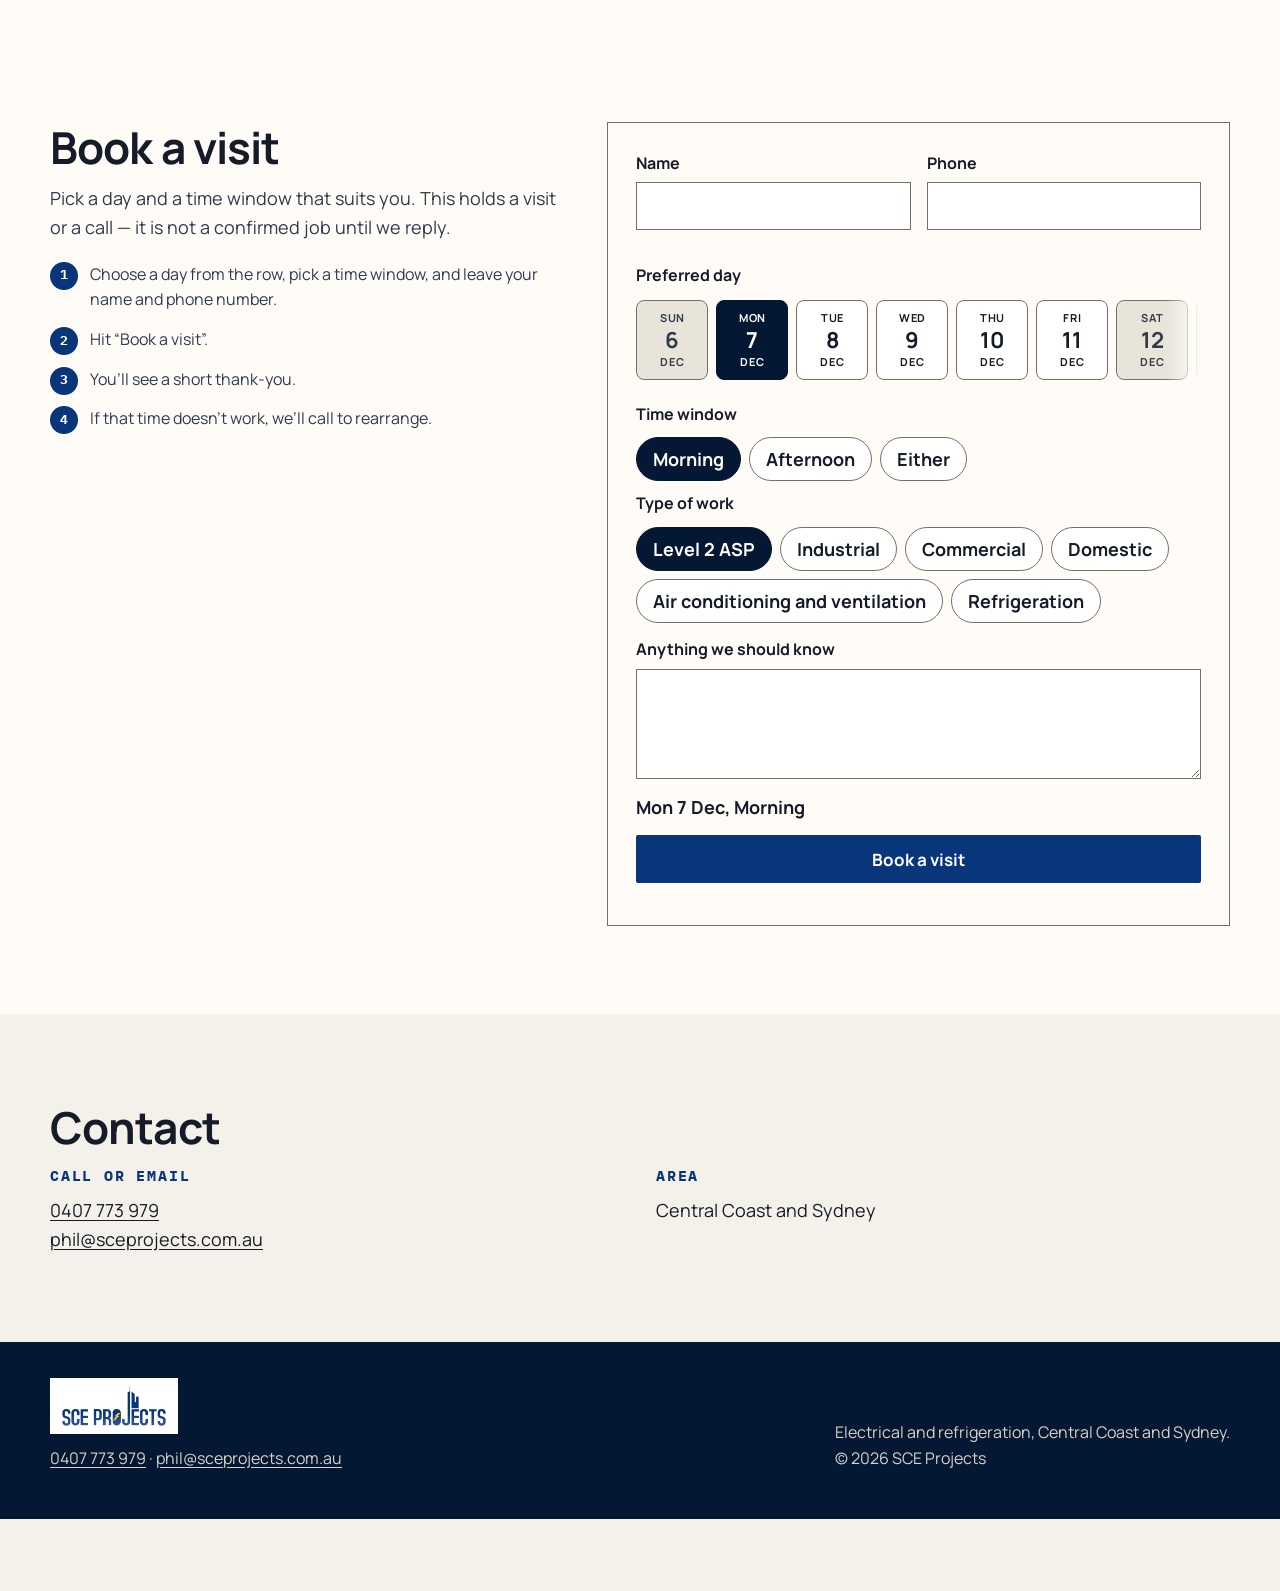
==== commit 4d237fe9: "Rebuild the preview site to the approved SCE v3 wireframe. Match v3 colour, type and layout while ke" ====
--- a/index.html
+++ b/index.html
@@ -5,7 +5,7 @@
 <meta name="viewport" content="width=device-width, initial-scale=1">
 <meta name="robots" content="noindex, nofollow">
 <title>Electrical and refrigeration, Central Coast | SCE Projects</title>
-<meta name="description" content="SCE Projects.">
+<meta name="description" content="Website preview.">
 <link rel="stylesheet" href="css/site.css">
 <script>
 (function(){
@@ -20,6 +20,7 @@
 <script type="application/ld+json">
 {"@context":"https://schema.org","@type":"ElectricalContractor","name":"SCE Projects","telephone":"+61 407 773 979","email":"phil@sceprojects.com.au","areaServed":["Central Coast","Sydney"]}
 </script>
+
 <script src="js/site.js" defer></script>
 </head>
 <body>
@@ -41,13 +42,13 @@
     <div class="header-actions">
       <a class="btn btn-ghost" href="tel:0407773979">Call 0407 773 979</a>
       <a class="btn btn-gold" href="quote.html">Request a quote</a>
-    </div>
     <button type="button" class="theme-toggle" aria-label="Switch light/dark">
       <span class="glyph" aria-hidden="true">
         <svg class="icon-moon" viewBox="0 0 24 24" fill="none" stroke="currentColor" stroke-width="1.75" stroke-linecap="round" stroke-linejoin="round"><path d="M12 3a6 6 0 0 0 9 9 9 9 0 1 1-9-9Z"/></svg>
         <svg class="icon-sun" viewBox="0 0 24 24" fill="none" stroke="currentColor" stroke-width="1.75" stroke-linecap="round" stroke-linejoin="round"><circle cx="12" cy="12" r="4"/><path d="M12 2v2"/><path d="M12 20v2"/><path d="m4.93 4.93 1.41 1.41"/><path d="m17.66 17.66 1.41 1.41"/><path d="M2 12h2"/><path d="M20 12h2"/><path d="m6.34 17.66-1.41 1.41"/><path d="m19.07 4.93-1.41 1.41"/></svg>
       </span>
     </button>
+    </div>
   </div>
 </header>
 
@@ -130,8 +131,7 @@
       <p>Our professional team are licensed and fully trained and are more than happy to provide a punctual, courteous and efficient service to ensure the job is done correctly, on time and to Australian standards.</p>
     </div>
     <figure class="photo-slot">
-      <strong>Your photo here</strong>
-      <span>A photograph of the work, when we have one to add.</span>
+      <strong>Your photo here — the work</strong>
     </figure>
   </div>
 </section>
@@ -139,23 +139,19 @@
 <section class="gallery" id="photos">
   <div class="wrap">
     <h2>Recent work</h2>
-    <p class="intro">Job photographs from the Central Coast and Sydney, when we have them to show.</p>
+    <p class="intro">Job photographs from the Central Coast and Sydney.</p>
     <div class="bento">
       <figure class="photo-slot wide">
-        <strong>Your photo here</strong>
-        <span>A photograph of Level 2 work, when we have one to add.</span>
+        <strong>Your photo here — Level 2 work</strong>
       </figure>
       <figure class="photo-slot">
-        <strong>Your photo here</strong>
-        <span>A photograph of industrial or commercial work, when we have one to add.</span>
+        <strong>Your photo here — industrial or commercial work</strong>
       </figure>
       <figure class="photo-slot">
-        <strong>Your photo here</strong>
-        <span>A photograph of domestic electrical work, when we have one to add.</span>
+        <strong>Your photo here — domestic electrical work</strong>
       </figure>
       <figure class="photo-slot wide">
-        <strong>Your photo here</strong>
-        <span>A photograph of air conditioning or refrigeration work, when we have one to add.</span>
+        <strong>Your photo here — air conditioning or refrigeration work</strong>
       </figure>
     </div>
   </div>
@@ -165,7 +161,6 @@
   <div class="wrap">
     <figure class="video-slot">
       <strong>Your video here</strong>
-      <span>A short look at a job, when we have one filmed.</span>
     </figure>
   </div>
 </section>
@@ -224,7 +219,7 @@
         <li data-n="1">Choose a day from the row, pick a time window, and leave your name and phone number.</li>
         <li data-n="2">Hit “Book a visit”.</li>
         <li data-n="3">You’ll see a short thank-you.</li>
-        <li data-n="4">We’ll be in touch to confirm the time.</li>
+        <li data-n="4">If that time doesn’t work, we’ll call to rearrange.</li>
       </ol>
     </div>
     <div>
@@ -232,7 +227,7 @@
       <label>Name <input type="text" name="name" autocomplete="name" required aria-describedby="index-book-err-name"><span id="index-book-err-name" class="field-error" data-error="name" role="status" aria-live="polite"></span></label>
       <label>Phone <input type="tel" name="phone" autocomplete="tel" required aria-describedby="index-book-err-phone"><span id="index-book-err-phone" class="field-error" data-error="phone" role="status" aria-live="polite"></span></label>
       <div class="book-widget">
-        <p class="widget-label" id="day-label">Preferred day</p>
+        <p class="widget-label">Preferred day</p>
         <div class="day-chips-wrap">
           <div class="day-chips" data-days></div>
         </div>
@@ -243,7 +238,7 @@
       </div>
       <label class="full">Anything we should know <textarea name="notes"></textarea></label>
       <p class="book-summary full" data-summary></p>
-      <div class="submit"><button class="btn btn-gold book-submit" type="submit">Book a visit</button></div>
+      <div class="submit"><button class="btn btn-navy book-submit" type="submit">Book a visit</button></div>
       <p class="form-error" data-form-error role="status" aria-live="polite"></p>
     </form>
     <p class="success" data-success hidden tabindex="-1">Thank you. We'll be in touch to confirm the time.</p>
@@ -286,5 +281,20 @@
   <a class="btn btn-ghost-light" href="tel:0407773979">Call</a>
   <a class="btn btn-gold" href="quote.html">Quote</a>
 </div>
+
+<div class="lightbox" hidden role="dialog" aria-modal="true" aria-label="Photograph">
+  <div class="lightbox-toolbar">
+    <button type="button" class="lightbox-close" aria-label="Close">×</button>
+  </div>
+  <div class="lightbox-stage">
+    <button type="button" class="lightbox-nav lightbox-prev" aria-label="Previous">‹</button>
+    <img alt="">
+    <button type="button" class="lightbox-nav lightbox-next" aria-label="Next">›</button>
+  </div>
+  <div class="lightbox-meta">
+    <p data-lb-caption></p>
+    <p data-lb-count></p>
+  </div>
+</div>
 </body>
 </html>
--- a/css/site.css
+++ b/css/site.css
@@ -1,10 +1,3 @@
-@font-face {
-  font-family: "Big Shoulders Display";
-  src: url("../fonts/bigshouldersdisplay.woff2") format("woff2");
-  font-weight: 700 800;
-  font-style: normal;
-  font-display: swap;
-}
 @font-face {
   font-family: Manrope;
   src: url("../fonts/manrope.woff2") format("woff2");
@@ -22,38 +15,50 @@
 
 :root {
   --navy: #09357B;
-  --navy-ink: #06255A;
   --navy-deep: #041833;
   --gold: #FFD430;
-  --ink: #173241;
-  --muted: #3D5260;
-  --line: #D5DEE6;
-  --ice: #F3F6FA;
-  --paper: #FFFFFF;
-  --chip-bg: #FFFFFF;
-  --weekend: #C5CDD4;
-  --weekend-ink: #6B7780;
-  --focus: #09357B;
-  --header-fg: #09357B;
-  --hero-lead: #D7E0EA;
-  --slot-muted: #B8C6D4;
+  --ink: #151B28;
+  --muted: #2F3B4D;
+  --line: #74706A;
+  --wash: #F4F1EA;
+  --paper: #FFFCF7;
+  --on-dark: #FFFCF7;
+  --on-dark-muted: #D6D2C8;
+  --slot: #E8E4DA;
+  --header-bg: #FFFCF7;
+  --hero-bg: #041833;
+  --about-bg: #041833;
+  --quote-bg: #FFFCF7;
+  --book-bg: #FFFCF7;
+  --footer-bg: #041833;
+  --input-bg: #FFFFFF;
+  --brand: #09357B;
+  --selected-bg: #041833;
+  --selected-fg: #FFFCF7;
+  --ghost: #09357B;
+  --logo-chip: #FFFFFF;
   --header-h: 77px;
-}
-
+  --focus: #151B28;
+}
 html[data-theme="dark"] {
-  --ice: #041833;
-  --paper: #06255A;
-  --ink: #E8F0F6;
-  --muted: #B8C6D4;
-  --line: #1F3A5C;
-  --navy-ink: #D7E4F5;
-  --chip-bg: #041833;
-  --weekend: #1A2E46;
-  --weekend-ink: #7A8B9A;
-  --focus: #FFD430;
-  --header-fg: #F3F6FA;
-  --hero-lead: #D7E0EA;
-  --slot-muted: #B8C6D4;
+  --ink: #F4F1EA;
+  --muted: #D6D2C8;
+  --line: #A8A396;
+  --wash: #041833;
+  --paper: #0C1F3D;
+  --slot: #0F2748;
+  --header-bg: #0C1F3D;
+  --hero-bg: #041833;
+  --about-bg: #041833;
+  --quote-bg: #0C1F3D;
+  --book-bg: #0C1F3D;
+  --footer-bg: #041833;
+  --input-bg: #102544;
+  --brand: #FFD430;
+  --selected-bg: #FFD430;
+  --selected-fg: #041833;
+  --ghost: #FFD430;
+  --focus: #F4F1EA;
 }
 
 * { box-sizing: border-box; margin: 0; padding: 0; }
@@ -62,8 +67,8 @@
   overflow-x: clip;
   max-width: 100%;
   font-family: Manrope, "Segoe UI", sans-serif;
-  font-size: 18px; font-weight: 400; line-height: 1.5;
-  color: var(--ink); background: var(--ice);
+  font-size: 18px; font-weight: 400; line-height: 1.6;
+  color: var(--ink); background: var(--wash);
   -webkit-font-smoothing: antialiased;
   padding-bottom: 72px;
 }
@@ -72,22 +77,21 @@
 img { max-width: 100%; height: auto; display: block; }
 a { color: inherit; text-decoration: none; }
 h1, h2, h3 {
-  font-family: "Big Shoulders Display", Impact, sans-serif;
-  font-weight: 800; letter-spacing: -0.02em; line-height: 0.95;
-  text-transform: uppercase;
+  font-family: Manrope, "Segoe UI", sans-serif;
+  font-weight: 700; letter-spacing: -0.02em; line-height: 1.15;
+  color: var(--ink);
 }
 .wrap { width: min(1180px, calc(100% - 40px)); margin: 0 auto; min-width: 0; }
 .btn {
   display: inline-flex; align-items: center; justify-content: center;
   min-height: 44px; padding: 0 20px; border-radius: 2px;
-  font-weight: 700; font-size: 16px; border: 1.5px solid transparent; cursor: pointer;
+  font-weight: 700; font-size: 17px; border: 1.5px solid transparent; cursor: pointer;
   font-family: inherit;
 }
 .btn-gold { background: var(--gold); color: var(--navy-deep); }
 .btn-navy { background: var(--navy); color: #fff; }
-.btn-ghost { background: transparent; border-color: var(--navy); color: var(--navy); }
-html[data-theme="dark"] .btn-ghost { border-color: #fff; color: #fff; }
-.btn-ghost-light { background: transparent; border-color: #fff; color: #fff; }
+.btn-ghost { background: transparent; border-color: var(--ghost); color: var(--ghost); }
+.btn-ghost-light { background: transparent; border-color: var(--on-dark); color: var(--on-dark); }
 .btn:focus-visible,
 .chip:focus-visible,
 .pill:focus-visible,
@@ -97,32 +101,33 @@
 textarea:focus-visible,
 button:focus-visible:not(.theme-toggle) {
   outline: 3px solid var(--focus);
-  outline-offset: 2px;
+  outline-offset: 3px;
+}
+.hero :focus-visible, .about :focus-visible, .sticky-call :focus-visible, footer.site :focus-visible {
+  outline-color: var(--on-dark);
 }
 
 header.site {
   position: sticky; top: 0; z-index: 40;
-  background: var(--paper); color: var(--header-fg);
+  background: var(--header-bg); color: var(--ink);
   border-bottom: 1px solid var(--line);
   overflow: visible;
 }
 header.site .wrap {
   display: flex; align-items: center; justify-content: space-between;
-  gap: 16px; min-height: 76px; min-width: 0;
+  gap: 20px; min-height: 76px; min-width: 0;
 }
 .logo { display: flex; align-items: center; flex-shrink: 0; }
 .logo picture { display: block; }
 .logo img { height: 52px; width: auto; display: block; aspect-ratio: 788 / 303; }
 html[data-theme="dark"] header.site .logo {
-  background: #fff;
-  padding: 4px 8px;
-  border-radius: 2px;
-}
-nav.primary { display: flex; align-items: center; gap: 8px 18px; font-weight: 700; font-size: 15px; min-width: 0; }
+  background: var(--logo-chip); padding: 4px 8px;
+}
+.header-actions { margin-left: auto; flex-shrink: 0; display: flex; gap: 10px; align-items: center; }
+nav.primary { display: flex; align-items: center; gap: 8px 18px; font-weight: 700; font-size: 16px; min-width: 0; }
 nav.primary a { min-height: 44px; display: inline-flex; align-items: center; }
-nav.primary a[aria-current="page"] { color: var(--navy); text-decoration: underline; text-underline-offset: 6px; }
-html[data-theme="dark"] nav.primary a[aria-current="page"] { color: var(--gold); }
-.header-actions { display: flex; gap: 10px; align-items: center; margin-left: auto; }
+nav.primary a:hover { color: var(--brand); }
+nav.primary a[aria-current="page"] { text-decoration: underline; text-underline-offset: 6px; }
 
 .theme-toggle {
   flex: 0 0 44px;
@@ -133,7 +138,7 @@
   padding: 0;
   margin: 0;
   background: transparent;
-  color: var(--header-fg);
+  color: var(--ink);
   cursor: pointer;
   overflow: visible;
   -webkit-tap-highlight-color: transparent;
@@ -203,7 +208,7 @@
 img, picture { transition: none; }
 
 .hero {
-  background: var(--navy-deep); color: #fff;
+  background: var(--hero-bg); color: var(--on-dark);
   min-height: calc(100vh - 76px);
   display: flex; align-items: flex-end;
   padding: 72px 0 80px;
@@ -216,22 +221,29 @@
 }
 .kicker {
   font-family: "IBM Plex Mono", ui-monospace, monospace;
-  font-size: 13px; font-weight: 700; letter-spacing: 0.14em;
+  font-size: 15px; font-weight: 700; letter-spacing: 0.14em;
   text-transform: uppercase; color: var(--gold); margin-bottom: 18px;
 }
-h1 { font-size: clamp(52px, 7vw, 96px); max-width: 16ch; margin-bottom: 22px; }
-.lead { font-size: 20px; max-width: 34em; color: var(--hero-lead); margin-bottom: 28px; }
+h1 {
+  font-size: clamp(36px, 4.4vw, 56px);
+  line-height: 1.15; max-width: 16ch; margin-bottom: 22px;
+  color: var(--ink);
+}
+.hero h1, .about h1, .about h2 { color: var(--on-dark); }
+.lead { font-size: 20px; max-width: 34em; color: var(--on-dark-muted); margin-bottom: 28px; line-height: 1.55; }
 .hero-actions { display: flex; flex-wrap: wrap; gap: 12px; margin-bottom: 28px; }
 .proof {
   display: flex; flex-wrap: wrap; gap: 10px 22px;
   font-family: "IBM Plex Mono", ui-monospace, monospace;
-  font-size: 13px; font-weight: 700; letter-spacing: 0.08em; text-transform: uppercase;
+  font-size: 15px; font-weight: 700; letter-spacing: 0.08em; text-transform: uppercase;
   color: var(--gold);
 }
 .proof span { display: inline-flex; align-items: center; min-height: 32px; }
 
 .work, .page-hero { padding: 88px 0; }
-.work h2, .page-hero h1, .gallery h2 { font-size: clamp(36px, 5vw, 56px); color: var(--navy-ink); margin-bottom: 12px; }
+.work h2, .page-hero h1, .gallery h2, .quote h2, .book h2, .contact h2, .contact h1 {
+  font-size: clamp(30px, 4vw, 44px); margin-bottom: 12px;
+}
 .page-hero h1 { max-width: none; }
 .work .intro, .page-hero .intro, .gallery .intro { color: var(--muted); margin-bottom: 36px; max-width: 36em; }
 .work-list { display: grid; gap: 0; }
@@ -242,67 +254,62 @@
 .work-list article:last-child { border-bottom: 1px solid var(--line); }
 .num {
   font-family: "IBM Plex Mono", ui-monospace, monospace;
-  font-size: 13px; font-weight: 700; color: var(--navy); letter-spacing: 0.08em;
+  font-size: 15px; font-weight: 700; color: var(--brand); letter-spacing: 0.08em;
   padding-top: 8px;
 }
-html[data-theme="dark"] .num { color: var(--gold); }
-.work-list h2, .work-list h3 { font-size: clamp(26px, 3vw, 34px); color: var(--navy-ink); margin-bottom: 6px; }
+.work-list h2, .work-list h3 { font-size: clamp(22px, 2.4vw, 26px); line-height: 1.25; margin-bottom: 6px; }
 .work-list p { color: var(--muted); max-width: 46em; }
-.work-list ul {
-  margin: 10px 0 0; padding-left: 1.1em; color: var(--muted); max-width: 46em;
-}
+.work-list ul { margin: 10px 0 0; padding-left: 1.15em; color: var(--muted); max-width: 46em; }
 .work-list li { margin: 4px 0; }
-.work-list a.more { display: inline-flex; min-height: 44px; align-items: center; font-weight: 700; color: var(--navy); }
-html[data-theme="dark"] .work-list a.more { color: var(--gold); }
-
-.about { background: var(--navy-ink); color: #fff; padding: 88px 0; }
-html[data-theme="dark"] .about { background: #052047; }
+.work-list a.more {
+  display: inline-flex; min-height: 44px; align-items: center;
+  font-weight: 700; color: var(--brand); margin-top: 16px;
+}
+
+.about { background: var(--about-bg); color: var(--on-dark); padding: 88px 0; }
 .about-grid { display: grid; grid: auto / 1.1fr 0.9fr; gap: 56px; align-items: start; }
 .about .kicker { color: var(--gold); }
-.about h2 { font-size: clamp(36px, 5vw, 56px); margin-bottom: 20px; color: #fff; }
-.about p { color: #D7E0EA; margin-bottom: 16px; }
+.about h2 { font-size: clamp(30px, 4vw, 44px); margin-bottom: 20px; }
+.about p { color: var(--on-dark-muted); margin-bottom: 16px; }
 .photo-slot, .video-slot {
   width: 100%; max-width: 100%;
-  background: var(--navy-deep); color: #fff;
+  background: var(--navy-deep); color: var(--on-dark);
   min-width: 0; aspect-ratio: 4 / 3;
   display: flex; flex-direction: column; align-items: center; justify-content: center;
-  text-align: center; padding: 32px; border: 1px dashed rgba(255,212,48,0.45);
-}
-.photo-slot strong, .video-slot strong { font-size: 22px; display: block; margin-bottom: 8px; }
-.photo-slot span, .video-slot span { color: var(--slot-muted); display: block; max-width: 22em; }
+  text-align: center; padding: 32px; border: 1px dashed rgba(255,212,48,0.55);
+}
+.photo-slot strong, .video-slot strong { font-size: 22px; display: block; color: var(--on-dark); }
 
 .gallery { padding: 88px 0 0; }
 .bento { display: grid; grid: auto / 1fr 1fr 1fr; grid-auto-rows: 220px; gap: 12px; }
-.bento .photo-slot { min-height: 0; aspect-ratio: auto; height: 100%; background: #E6EDF3; color: var(--navy-ink); border-color: #B7C4D0; }
-html[data-theme="dark"] .bento .photo-slot { background: #052047; color: #fff; border-color: rgba(255,212,48,0.35); }
-.bento .photo-slot span { color: var(--muted); }
-html[data-theme="dark"] .bento .photo-slot span { color: var(--slot-muted); }
+.bento .photo-slot {
+  min-height: 0; aspect-ratio: auto; height: 100%;
+  background: var(--slot); color: var(--ink); border-color: var(--line);
+}
+.bento .photo-slot strong { color: var(--ink); }
 .bento .wide { grid-column: span 2; }
 
 .video { padding: 28px 0 88px; }
-.video-slot { aspect-ratio: 16 / 9; min-height: 0; background: var(--navy-deep); border-color: rgba(255,212,48,0.35); }
+.video-slot { aspect-ratio: 16 / 9; min-height: 0; background: var(--navy-deep); border-color: rgba(255,212,48,0.55); }
 
 .quote, .book, .contact { padding: 88px 0; }
-.quote { background: var(--paper); }
-.book { background: var(--gold); color: var(--navy-deep); }
+.quote { background: var(--quote-bg); }
+.book { background: var(--book-bg); }
 .quote-grid, .book-grid { display: grid; grid: auto / 0.9fr 1.1fr; gap: 48px; align-items: start; }
-.quote h2, .contact h2 { font-size: clamp(36px, 5vw, 56px); color: var(--navy-ink); margin-bottom: 12px; }
-.book h2 { font-size: clamp(36px, 5vw, 56px); color: var(--navy-deep); margin-bottom: 12px; }
 .help { color: var(--muted); margin-bottom: 20px; max-width: 36em; }
-.book .help, .book .steps li { color: var(--navy-deep); }
+.help a { text-decoration: underline; text-underline-offset: 3px; }
 .steps { list-style: none; display: grid; gap: 14px; }
 .steps li { padding-left: 40px; position: relative; font-size: 16px; color: var(--muted); }
 .steps li::before {
   content: attr(data-n); position: absolute; left: 0; top: 0;
   width: 28px; height: 28px; border-radius: 50%;
-  background: var(--navy); color: #fff; font-size: 12px; font-weight: 700;
+  background: var(--navy); color: #fff; font-size: 13px; font-weight: 700;
   display: flex; align-items: center; justify-content: center;
   font-family: "IBM Plex Mono", ui-monospace, monospace;
 }
-.book .steps li::before { background: var(--navy-deep); color: var(--gold); }
 
 .book-widget { grid-column: 1 / -1; display: grid; gap: 10px; }
-.widget-label { font-size: 14px; font-weight: 700; }
+.widget-label { font-size: 16px; font-weight: 700; color: var(--ink); }
 
 .day-chips-wrap { position: relative; min-width: 0; }
 .day-chips-wrap::after {
@@ -311,9 +318,6 @@
   background: linear-gradient(90deg, transparent, var(--paper));
   pointer-events: none;
 }
-.book .day-chips-wrap::after {
-  background: linear-gradient(90deg, transparent, #fff);
-}
 .day-chips {
   display: flex; gap: 8px; overflow-x: auto;
   -webkit-overflow-scrolling: touch;
@@ -323,136 +327,176 @@
   flex: 0 0 auto; scroll-snap-align: start;
   min-width: 72px; min-height: 72px; padding: 8px 10px;
   display: flex; flex-direction: column; align-items: center; justify-content: center;
-  gap: 1px; border: 1.5px solid var(--line); background: var(--chip-bg); border-radius: 8px;
-  font: inherit; cursor: pointer; color: inherit;
-}
-.book .chip { background: #fff; color: var(--navy-deep); }
-.chip .dow, .chip .mon { font-size: 11px; font-weight: 700; letter-spacing: 0.06em; text-transform: uppercase; opacity: 0.8; }
+  gap: 1px; border: 1.5px solid var(--line); background: var(--input-bg); border-radius: 8px;
+  font: inherit; cursor: pointer; color: var(--ink);
+}
+.chip .dow, .chip .mon { font-size: 11px; font-weight: 700; letter-spacing: 0.06em; text-transform: uppercase; }
 .chip .dom { font-size: 22px; font-weight: 700; line-height: 1.1; }
 .chip.is-weekend,
 .chip[aria-disabled="true"] {
-  background: var(--weekend); color: var(--weekend-ink); cursor: not-allowed;
-  border-color: transparent;
-}
-.chip.is-on, .pill.is-on { background: var(--navy-deep); color: #fff; border-color: var(--navy-deep); }
-.chip.is-on.is-weekend { background: var(--weekend); color: var(--weekend-ink); }
-
-.time-pills, .job-chips {
-  display: flex; flex-wrap: wrap; gap: 8px;
-}
+  background: var(--slot); color: var(--muted); cursor: not-allowed;
+}
+.time-pills, .job-chips { display: flex; flex-wrap: wrap; gap: 8px; }
 .pill {
   min-height: 44px; padding: 0 16px; border-radius: 999px;
-  border: 1.5px solid var(--line); background: var(--chip-bg);
-  font: inherit; font-weight: 700; cursor: pointer; color: inherit;
-}
-.book .pill { background: #fff; color: var(--navy-deep); }
-
-.book-summary {
-  font-weight: 700; min-height: 24px; color: var(--navy-deep);
-}
-.book-submit {
-  width: 100%; min-height: 48px;
-}
-.book .form-card .book-submit {
-  background: var(--gold);
-  color: var(--navy-deep);
-  border-color: var(--navy-deep);
-}
-
-form.card, .form-card {
+  border: 1.5px solid var(--line); background: var(--input-bg);
+  font: inherit; font-weight: 700; cursor: pointer; color: var(--ink);
+}
+.chip.is-on, .pill.is-on {
+  background: var(--selected-bg); color: var(--selected-fg); border-color: var(--selected-bg);
+}
+
+.book-summary { font-weight: 700; min-height: 24px; color: var(--ink); }
+.book-submit { width: 100%; min-height: 48px; }
+
+.form-card {
   background: var(--paper); border: 1px solid var(--line); padding: 28px;
   display: grid; grid: auto / 1fr 1fr; gap: 14px 16px;
 }
-.book .form-card { border-color: transparent; background: #fff; }
-.book html[data-theme="dark"] .form-card { background: #fff; }
-form label, .form-card label { display: flex; flex-direction: column; gap: 6px; font-size: 14px; font-weight: 700; color: var(--navy-ink); }
-.book .form-card label { color: var(--navy-deep); }
-form label.full, .form-card .full { grid-column: 1 / -1; }
-form input, form select, form textarea,
+.form-card label { display: flex; flex-direction: column; gap: 6px; font-size: 16px; font-weight: 700; color: var(--ink); }
+.form-card .full { grid-column: 1 / -1; }
 .form-card input, .form-card select, .form-card textarea {
-  min-height: 44px; padding: 10px 12px; border: 1px solid var(--line);
-  font: inherit; font-weight: 400; background: #fff; color: #173241;
-}
-form textarea, .form-card textarea { min-height: 110px; resize: vertical; }
-form .submit, .form-card .submit { grid-column: 1 / -1; justify-self: stretch; }
+  min-height: 44px; padding: 10px 12px; border: 1.5px solid var(--line);
+  font: inherit; font-weight: 400; background: var(--input-bg); color: var(--ink);
+}
+.form-card textarea { min-height: 110px; resize: vertical; }
+.form-card .submit { grid-column: 1 / -1; justify-self: stretch; }
 .field-error { font-size: 13px; font-weight: 400; color: #9B1C1C; min-height: 1em; }
+html[data-theme="dark"] .field-error { color: #F0B4B4; }
 .form-error { grid-column: 1 / -1; color: #9B1C1C; font-size: 15px; font-weight: 700; }
 .success {
   grid-column: 1 / -1;
   padding: 24px 8px;
   font-size: 18px;
   font-weight: 700;
-  color: var(--navy-deep);
+  color: var(--ink);
 }
 
 .contact-grid { display: grid; grid: auto / 1fr 1fr; gap: 32px; }
+.contact-grid.three { grid: auto / 1fr 1fr 1fr; }
 .contact h3 {
   font-family: "IBM Plex Mono", ui-monospace, monospace;
-  font-size: 13px; letter-spacing: 0.12em; text-transform: uppercase;
-  color: var(--navy); margin-bottom: 10px; font-weight: 700;
-}
-html[data-theme="dark"] .contact h3 { color: var(--gold); }
-.contact p, .contact a { color: var(--navy-ink); }
+  font-size: 15px; letter-spacing: 0.12em; text-transform: uppercase;
+  color: var(--brand); margin-bottom: 10px; font-weight: 700; line-height: 1.4;
+}
+.contact p, .contact a { color: var(--ink); }
 .contact a { text-decoration: underline; text-underline-offset: 3px; }
 
-.inner-lead { padding-bottom: 0; }
-
-footer.site { background: var(--navy-deep); color: #C5D0DC; padding: 36px 0 48px; font-size: 15px; }
+footer.site { background: var(--footer-bg); color: var(--on-dark-muted); padding: 36px 0 48px; font-size: 16px; line-height: 1.6; }
 footer.site .wrap { display: flex; justify-content: space-between; gap: 24px; flex-wrap: wrap; align-items: flex-end; }
 footer.site .logo {
-  display: inline-flex; background: #fff; padding: 8px 12px; margin-bottom: 12px;
+  display: inline-flex; background: var(--logo-chip); padding: 8px 12px; margin-bottom: 12px;
 }
 footer.site .logo img { height: 40px; margin-bottom: 0; }
 footer.site a { text-decoration: underline; text-underline-offset: 3px; }
 
 .sticky-call {
   display: none; position: fixed; left: 0; right: 0; bottom: 0; z-index: 50;
-  background: var(--navy-deep); border-top: 1px solid rgba(255,212,48,0.25);
+  background: var(--navy-deep); border-top: 1px solid rgba(255,212,48,0.45);
   padding: 8px 12px calc(8px + env(safe-area-inset-bottom));
-  flex-direction: row; flex-wrap: nowrap; gap: 8px;
-  align-items: stretch;
+  flex-direction: row; flex-wrap: nowrap; gap: 8px; align-items: stretch;
 }
 .sticky-call a {
   flex: 1 1 0;
   white-space: nowrap;
   min-width: 0;
-}
+  font-size: 16px;
+  padding: 0 10px;
+}
+
+.lightbox {
+  position: fixed; inset: 0; z-index: 80;
+  background: rgba(0, 0, 0, 0.92);
+  display: grid;
+  grid-template-rows: auto 1fr auto;
+  align-items: center;
+  justify-items: center;
+  padding: 12px;
+}
+.lightbox[hidden] { display: none !important; }
+.lightbox-toolbar {
+  width: min(90vw, 100%);
+  display: flex; justify-content: flex-end;
+}
+.lightbox-stage {
+  position: relative;
+  max-width: 90vw; max-height: 85vh;
+  display: grid; place-items: center;
+}
+.lightbox-stage img {
+  max-width: 90vw; max-height: 85vh;
+  width: auto; height: auto;
+  object-fit: contain;
+}
+.lightbox-nav {
+  position: absolute; top: 50%; transform: translateY(-50%);
+  width: 44px; height: 44px;
+  border: 1.5px solid #fff; background: transparent; color: #fff;
+  border-radius: 2px; cursor: pointer;
+}
+.lightbox-prev { left: 8px; }
+.lightbox-next { right: 8px; }
+.lightbox-close {
+  width: 44px; height: 44px;
+  border: 1.5px solid #fff; background: transparent; color: #fff;
+  cursor: pointer; font-size: 22px; line-height: 1;
+}
+.lightbox-meta {
+  color: #fff; text-align: center; padding: 8px 12px 16px;
+}
+.lightbox-meta p { margin: 0; }
+body.is-locked { overflow: hidden; }
 
 @media (max-width: 900px) {
   :root { --header-h: 93px; }
-  .about-grid, .quote-grid, .book-grid, .contact-grid { grid: auto / 1fr; }
-  .about-grid > *, .quote-grid > *, .book-grid > *, form, .form-card, .bento { min-width: 0; }
+  body { font-size: 17px; padding-bottom: 80px; }
+  .about-grid, .quote-grid, .book-grid, .contact-grid, .contact-grid.three { grid: auto / 1fr; }
+  .about-grid > *, .quote-grid > *, .book-grid > *, .form-card, .bento { min-width: 0; }
   .bento { grid: auto / 1fr 1fr; grid-auto-rows: 200px; }
   .bento .wide { grid-column: span 2; }
-  header.site .wrap { min-height: 64px; flex-wrap: wrap; row-gap: 0; }
+  header.site .wrap {
+    min-height: 64px; row-gap: 0;
+    display: grid;
+    grid-template-columns: minmax(0, 1fr) auto;
+    grid-template-areas: "logo actions" "nav nav";
+    align-items: center;
+  }
+  .logo { grid-area: logo; }
+  .header-actions { grid-area: actions; margin-left: 0; }
   .logo img { height: 44px; }
-  nav.primary { display: flex; width: 100%; order: 3; justify-content: flex-start; gap: 4px 16px; overflow-x: auto; padding-bottom: 4px; }
-  .hero { min-height: 86vh; padding: 48px 0 96px; }
+  nav.primary { grid-area: nav; display: flex; width: 100%; justify-content: flex-start; gap: 4px 16px; overflow-x: auto; padding-bottom: 4px; }
+  .hero {
+    min-height: calc(100dvh - var(--header-h) - 61px);
+    padding: 32px 0 96px;
+  }
   .sticky-call { display: flex; }
-  body { padding-bottom: 80px; }
-  h1 { font-size: clamp(44px, 12vw, 64px); }
-  .proof { font-size: 12px; letter-spacing: 0.06em; gap: 8px 16px; }
+  html[data-theme="dark"] header.site .logo { padding: 3px 6px; }
+  .header-actions { gap: 8px; }
+  h1 { font-size: clamp(32px, 9vw, 40px); }
+  .lead { font-size: 18px; }
+  .proof { font-size: 14px; letter-spacing: 0.06em; gap: 8px 16px; }
   .proof span { white-space: nowrap; }
 }
 @media (max-width: 560px) {
   .bento { grid: auto / 1fr; }
   .bento .wide { grid-column: auto; min-height: 220px; }
-  .header-actions .btn-ghost { display: none; }
+  .header-actions .btn-ghost,
   .header-actions .btn-gold { display: none; }
   .logo img { height: 36px; }
-  form.card, .form-card { grid: auto / 1fr; }
-  form label.full, form .submit, .form-card .full, .form-card .submit { grid-column: auto; }
+  .form-card { grid: auto / 1fr; }
+  .form-card .full, .form-card .submit { grid-column: auto; }
   .work-list article { grid: auto / 48px 1fr; }
 }
 @media (max-width: 360px) {
   :root { --header-h: 101px; }
   .wrap { width: min(1180px, calc(100% - 24px)); }
-  header.site .wrap { gap: 8px; }
-  .proof { gap: 6px 10px; }
   .proof span { white-space: normal; }
   nav.primary { gap: 4px 12px; }
   .theme-toggle:focus-visible { outline-offset: 1px; }
-  h1 { font-size: clamp(40px, 12vw, 56px); }
+  .hero { min-height: 0; padding: 12px 0 96px; }
+  .hero h1 { font-size: 30px; }
+  .lead { font-size: 16px; }
+  .hero-actions { margin-bottom: 12px; gap: 8px; }
 }
 @media (prefers-reduced-motion: reduce) {
   html { scroll-behavior: auto; }
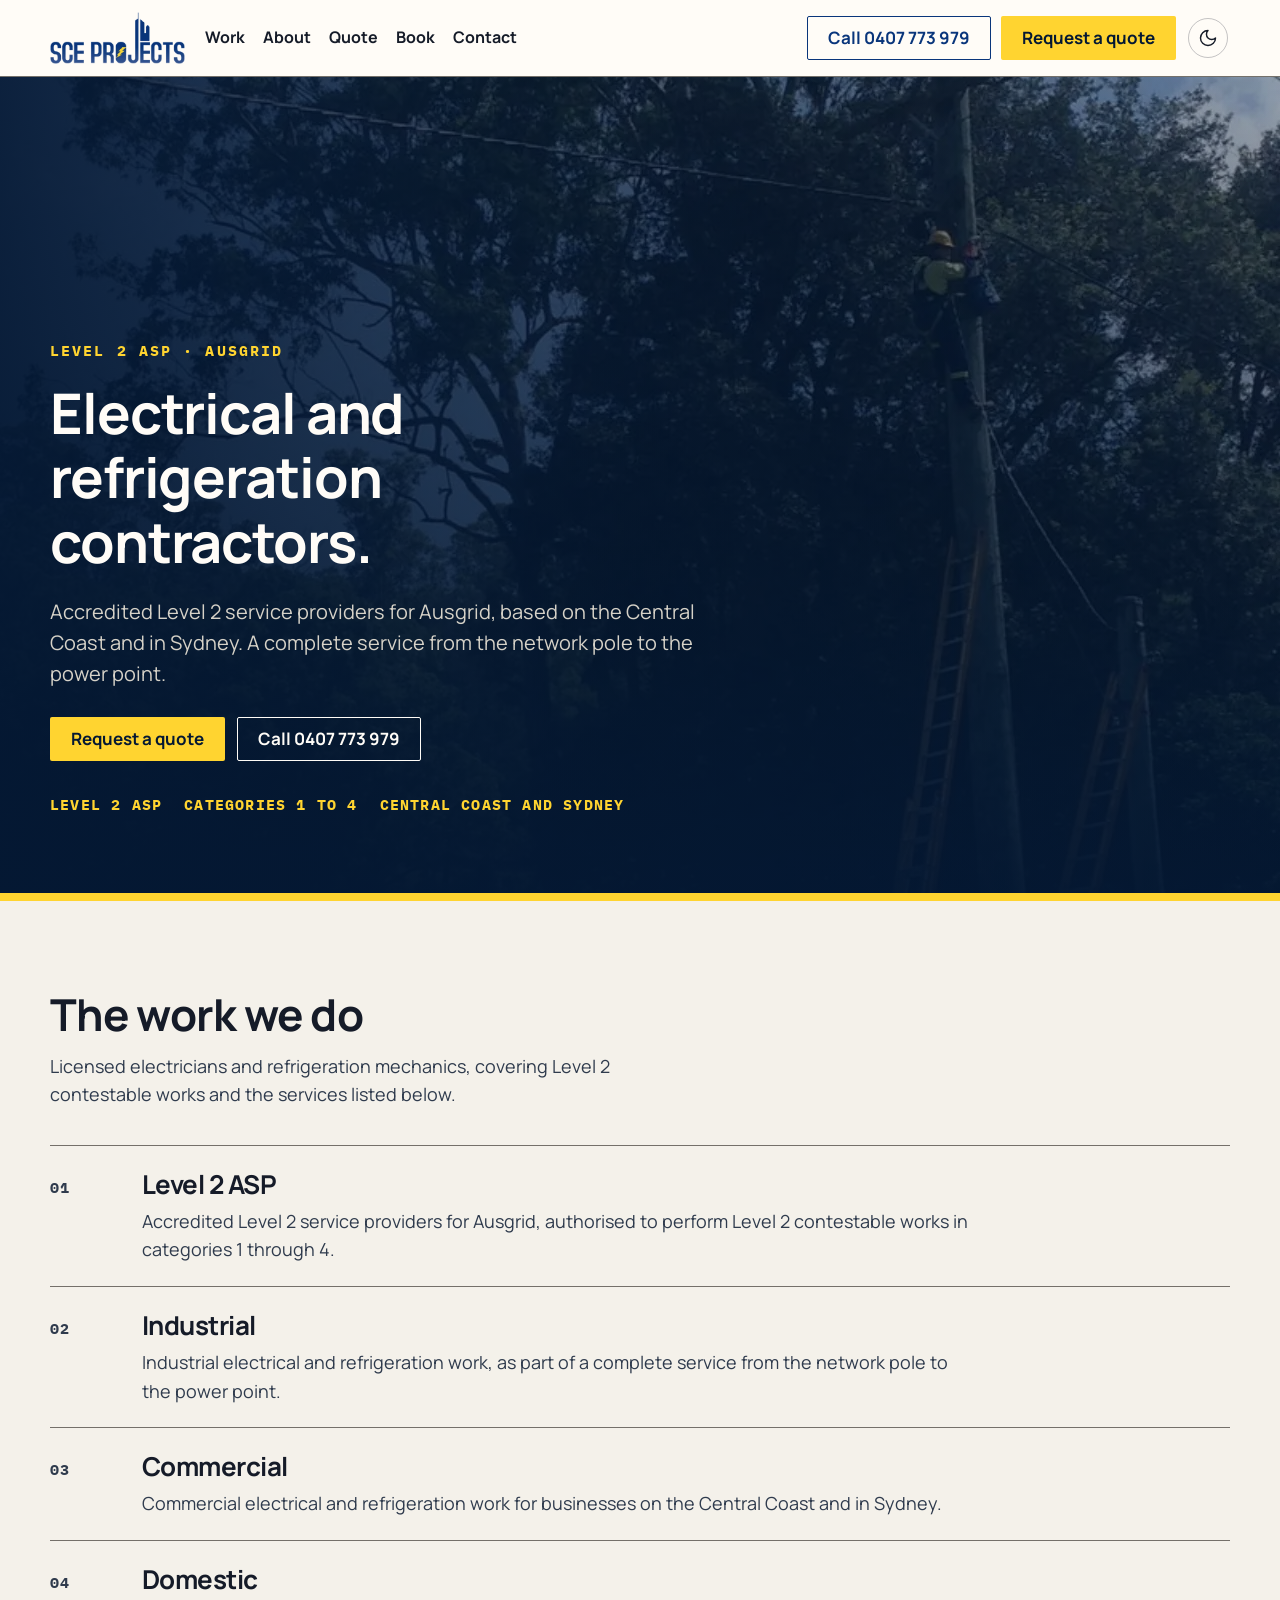
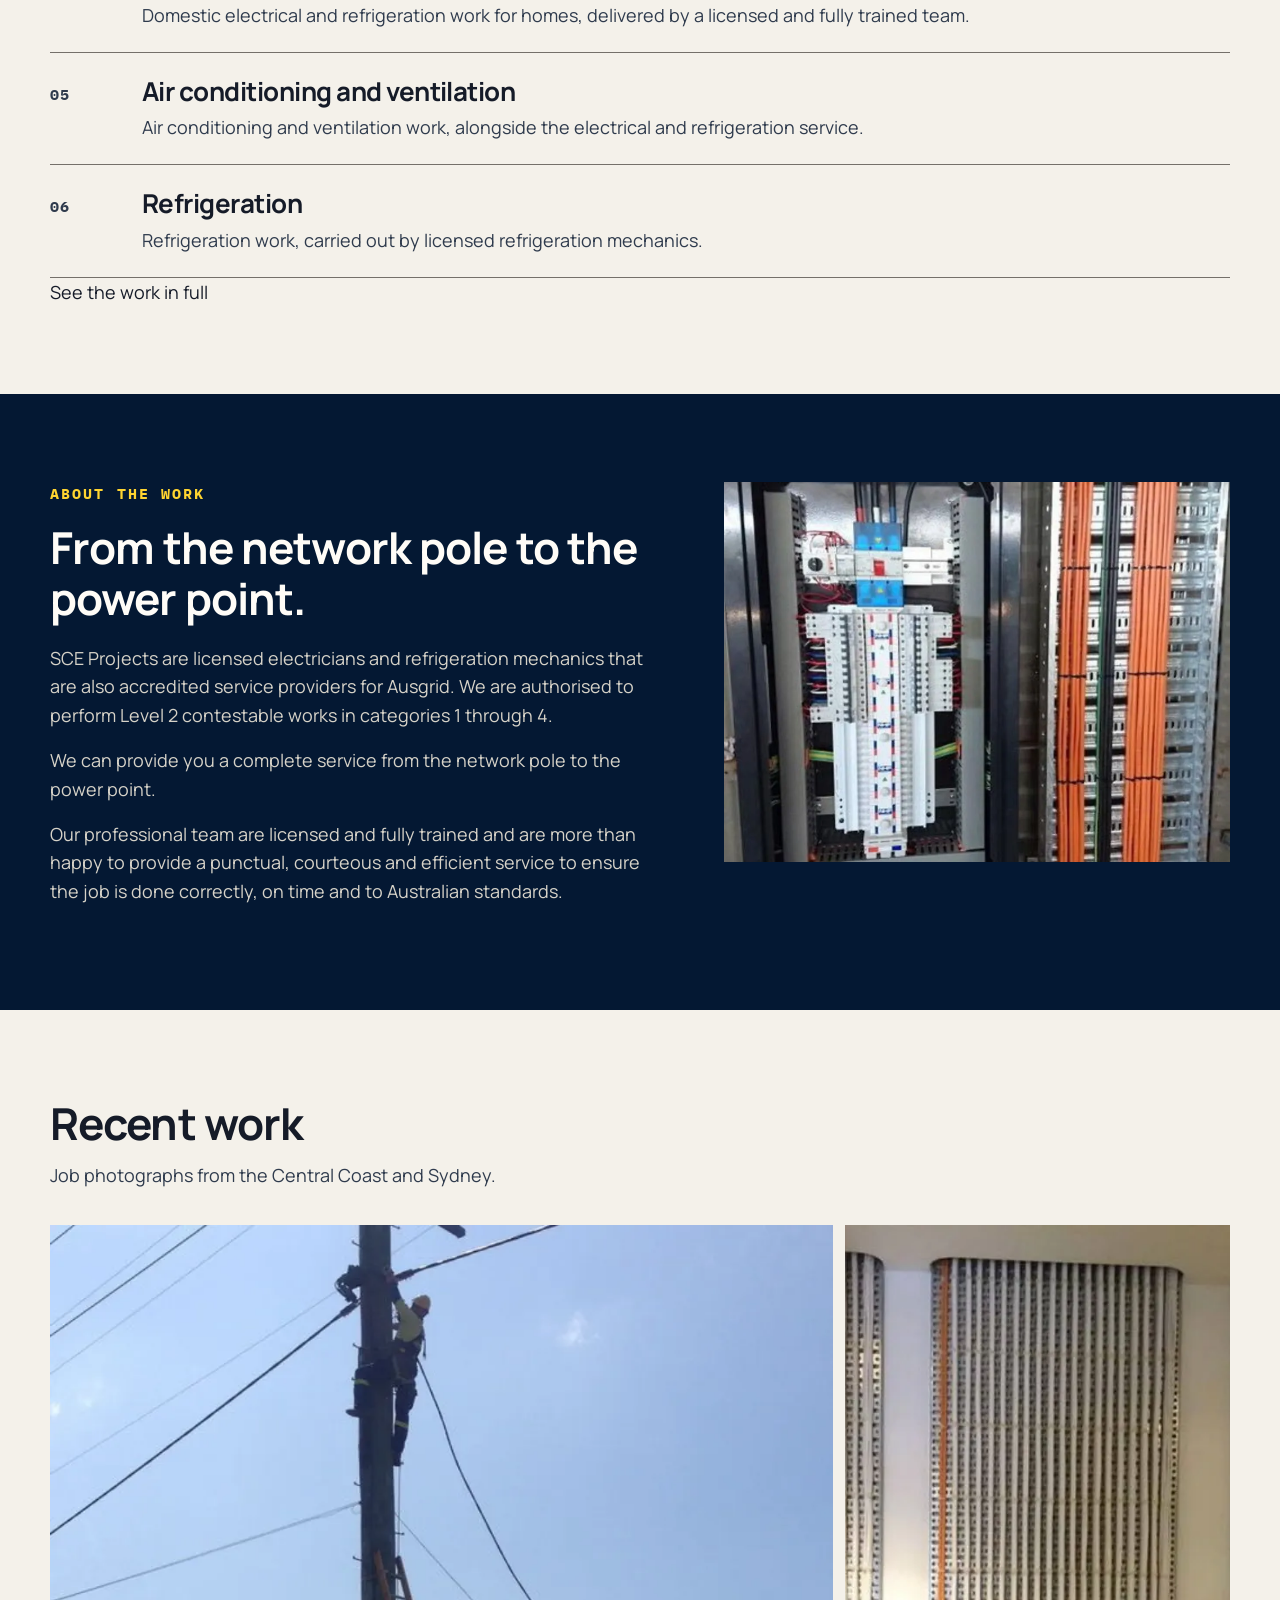
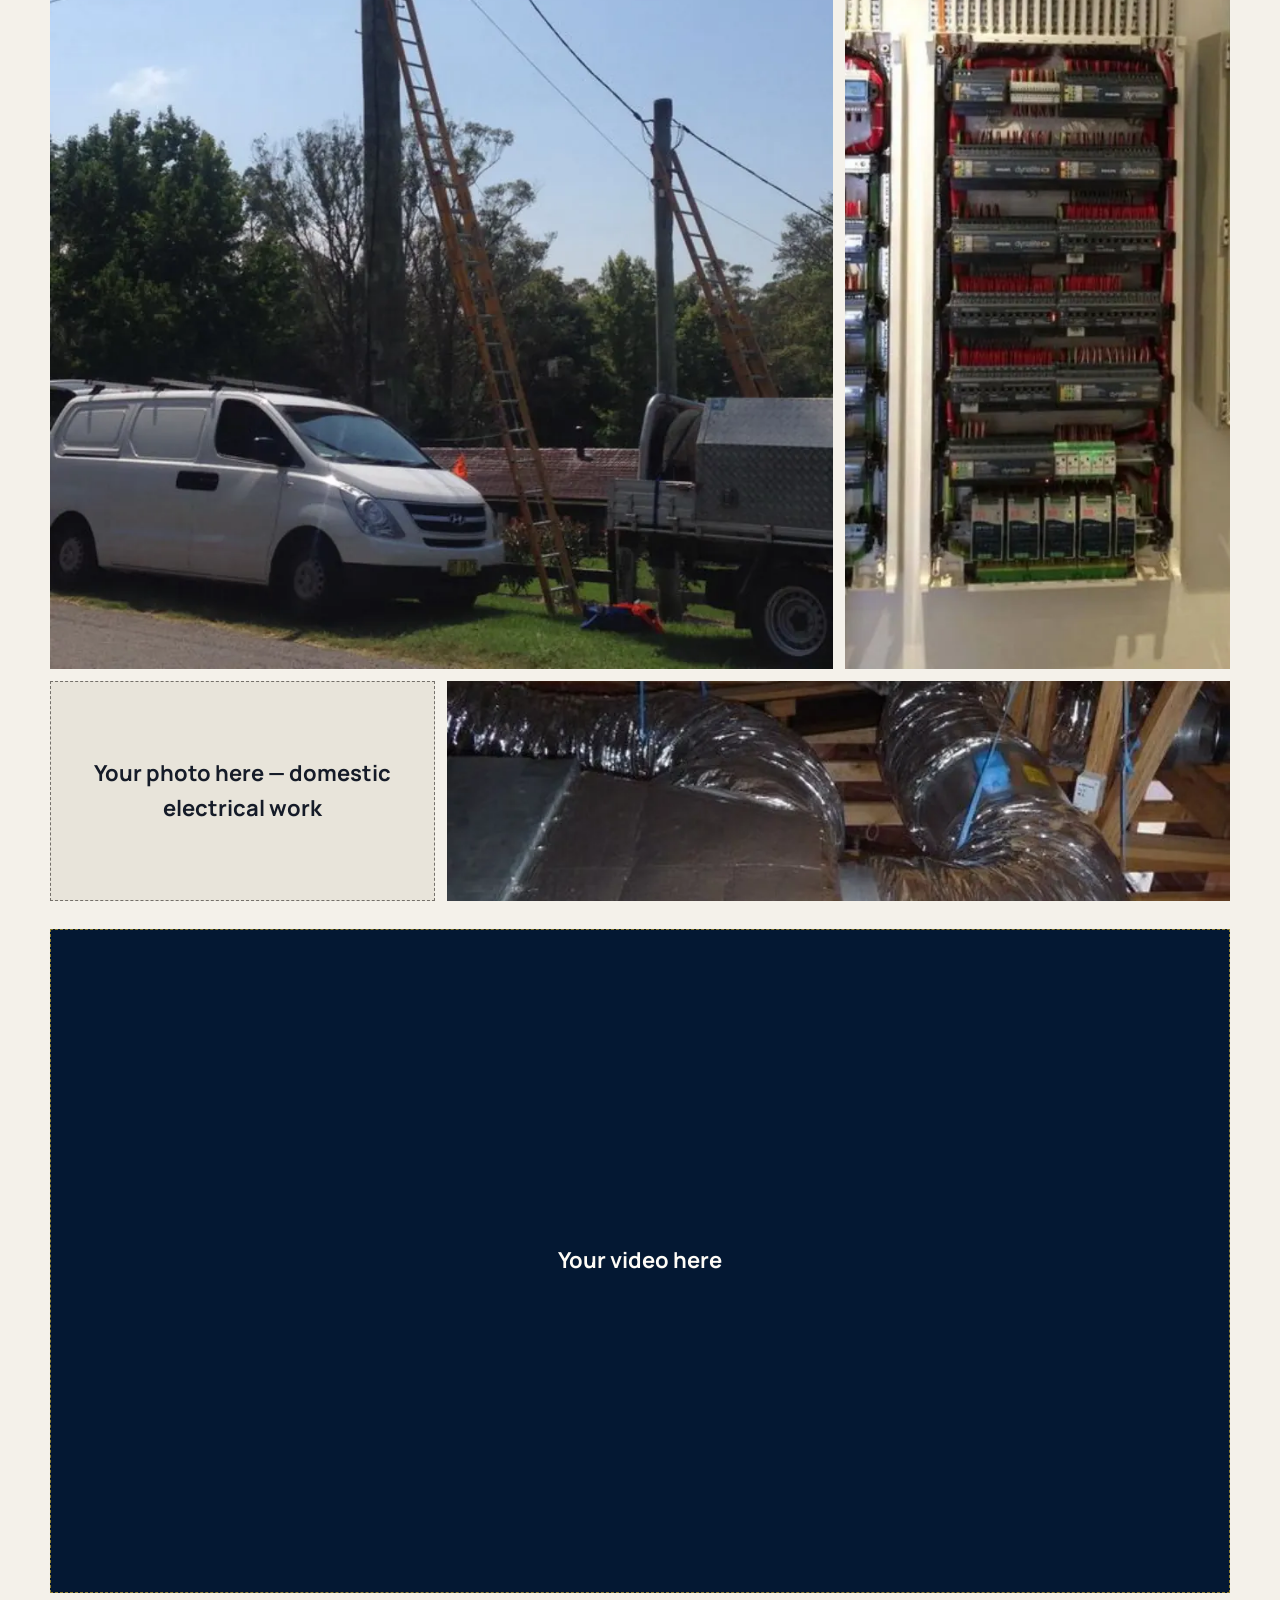
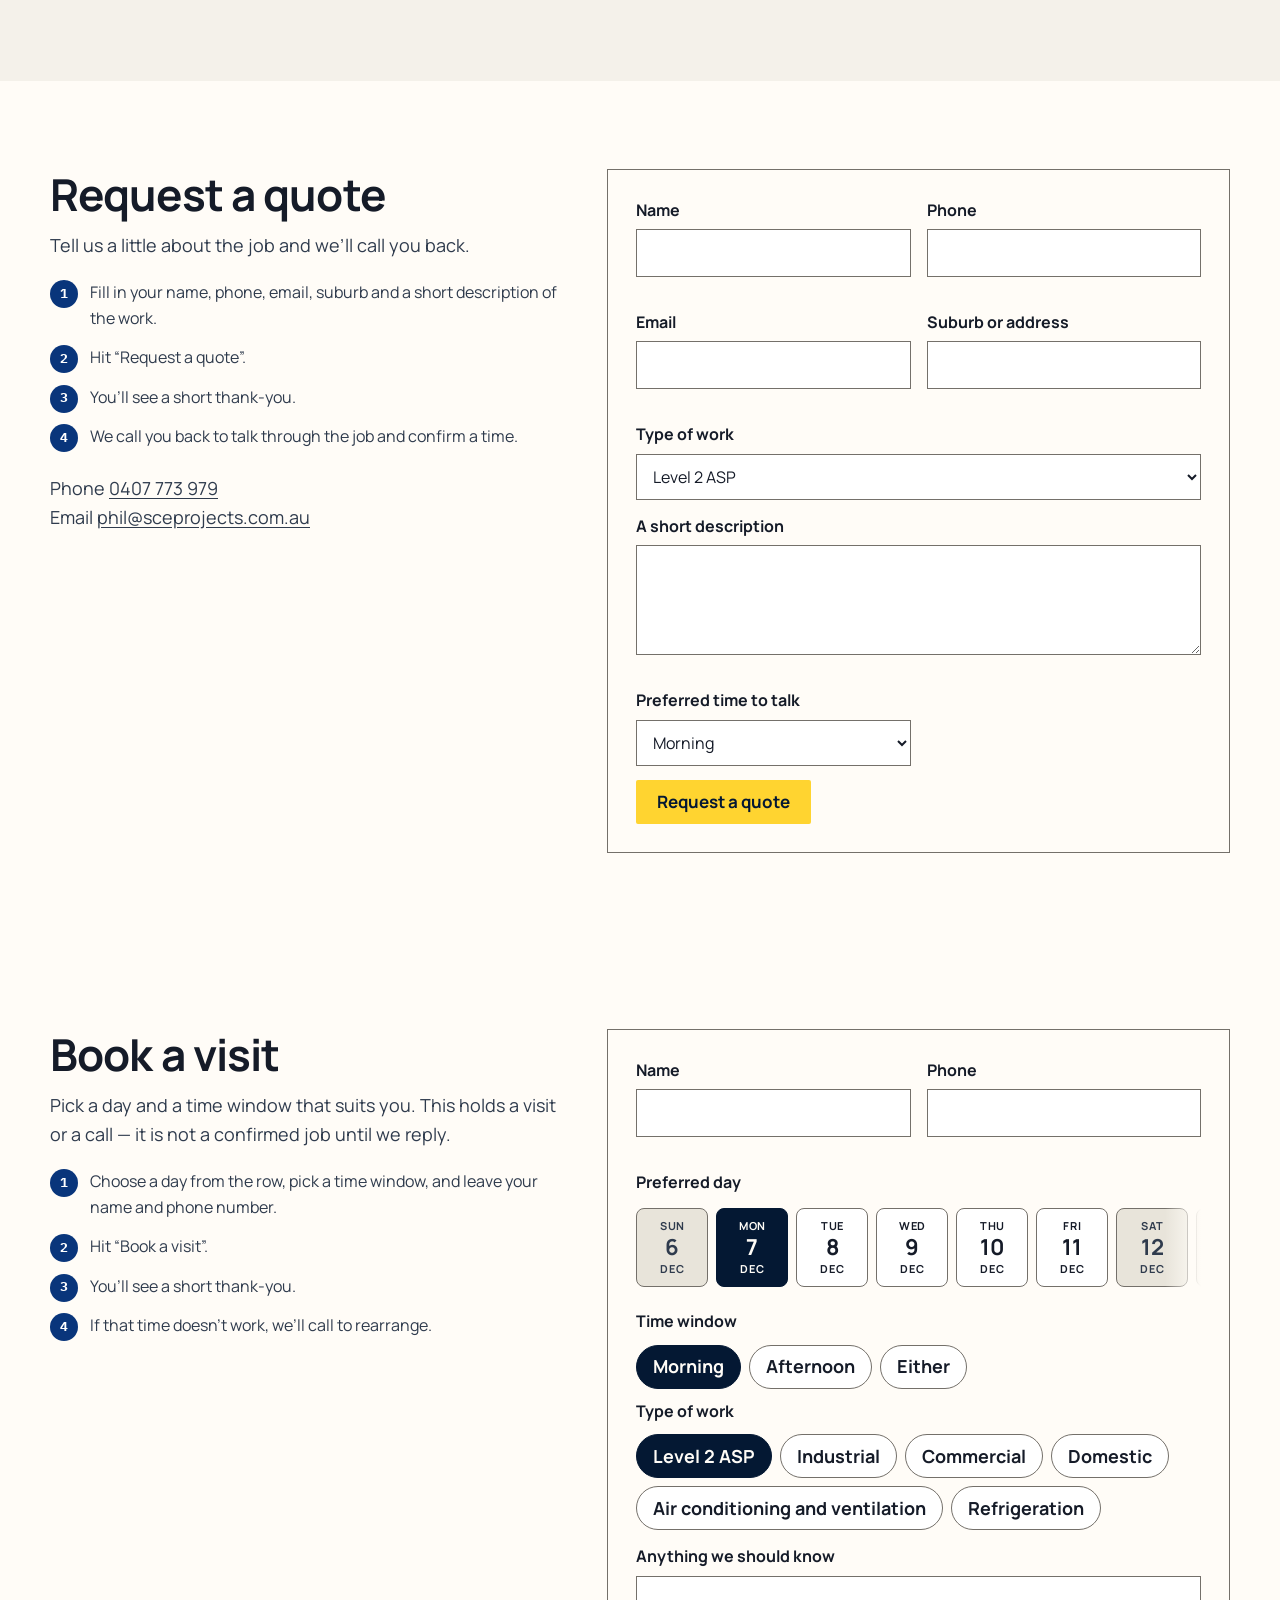
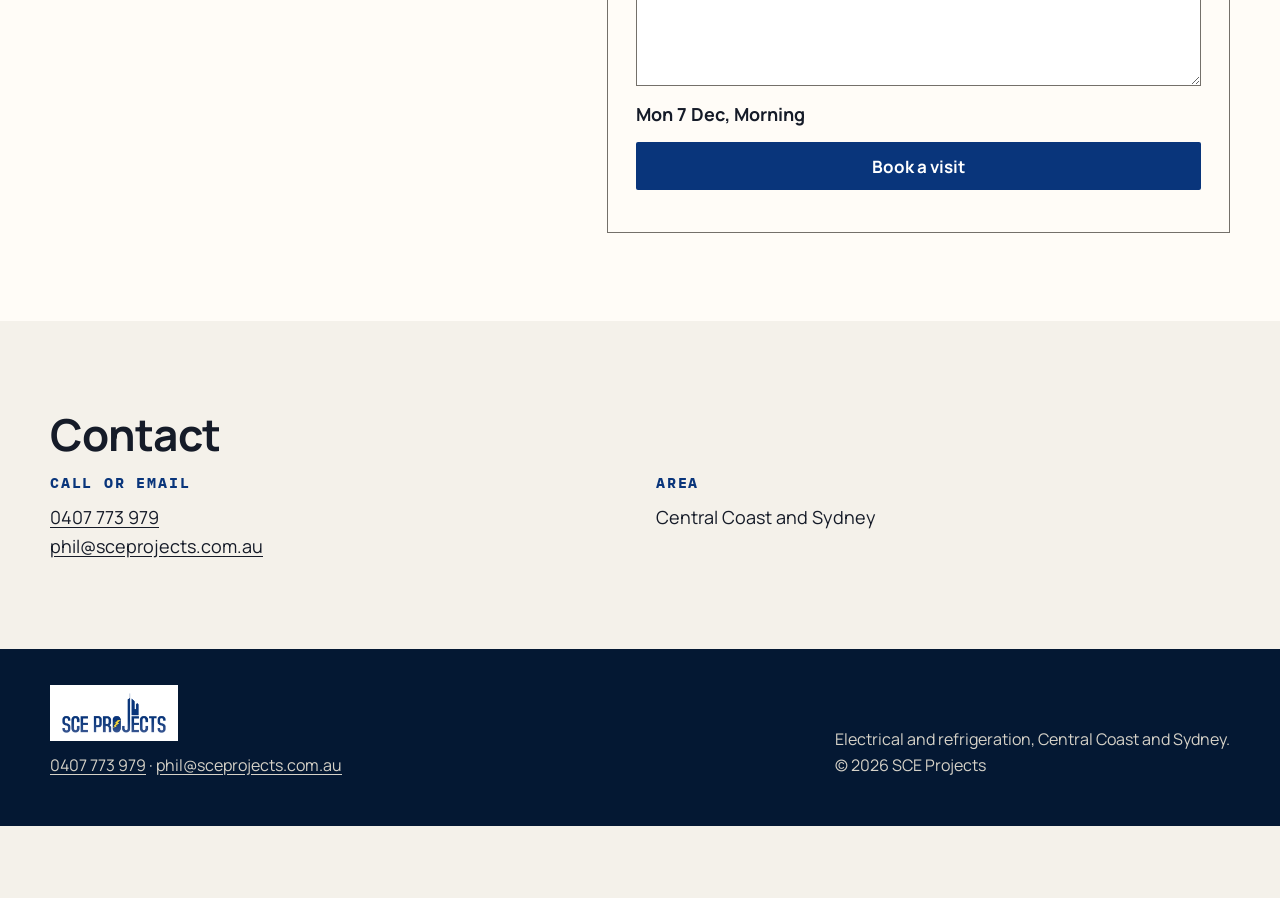
==== commit ff5830cf: "Fill the hero and photo frames with SCE’s own job photographs. Use only images published on sceproje" ====
--- a/index.html
+++ b/index.html
@@ -53,6 +53,17 @@
 </header>
 
 <section class="hero" id="top">
+  <div class="hero-media">
+    <img
+      src="assets/photos/hero-level2.webp"
+      width="1280"
+      height="1263"
+      alt="Level 2 linework on a pole, with ladders and vans on site"
+      data-lightbox
+      data-full="assets/photos/hero-level2.webp"
+      data-caption="Level 2 work"
+      tabindex="0">
+  </div>
   <div class="wrap">
     <p class="kicker">Level 2 ASP · Ausgrid</p>
     <h1>Electrical and refrigeration contractors.</h1>
@@ -130,8 +141,17 @@
       <p>We can provide you a complete service from the network pole to the power point.</p>
       <p>Our professional team are licensed and fully trained and are more than happy to provide a punctual, courteous and efficient service to ensure the job is done correctly, on time and to Australian standards.</p>
     </div>
-    <figure class="photo-slot">
-      <strong>Your photo here — the work</strong>
+    <figure class="photo-frame">
+      <img
+        src="assets/photos/switchboard.webp"
+        width="900"
+        height="1600"
+        alt="Installed switchboard with orange cable tray"
+        loading="lazy"
+        data-lightbox
+        data-full="assets/photos/switchboard.webp"
+        data-caption="Switchboard"
+        tabindex="0">
     </figure>
   </div>
 </section>
@@ -141,17 +161,44 @@
     <h2>Recent work</h2>
     <p class="intro">Job photographs from the Central Coast and Sydney.</p>
     <div class="bento">
-      <figure class="photo-slot wide">
-        <strong>Your photo here — Level 2 work</strong>
+      <figure class="photo-frame wide">
+        <img
+          src="assets/photos/level2-pole.webp"
+          width="900"
+          height="1200"
+          alt="Lineworker on a pole with a van and ladder on site"
+          loading="lazy"
+          data-lightbox
+          data-full="assets/photos/level2-pole.webp"
+          data-caption="Level 2 work"
+          tabindex="0">
       </figure>
-      <figure class="photo-slot">
-        <strong>Your photo here — industrial or commercial work</strong>
+      <figure class="photo-frame">
+        <img
+          src="assets/photos/commercial-boards.webp"
+          width="900"
+          height="1200"
+          alt="Commercial distribution boards and cable risers"
+          loading="lazy"
+          data-lightbox
+          data-full="assets/photos/commercial-boards.webp"
+          data-caption="Industrial or commercial work"
+          tabindex="0">
       </figure>
       <figure class="photo-slot">
         <strong>Your photo here — domestic electrical work</strong>
       </figure>
-      <figure class="photo-slot wide">
-        <strong>Your photo here — air conditioning or refrigeration work</strong>
+      <figure class="photo-frame wide">
+        <img
+          src="assets/photos/ducted-ac.webp"
+          width="900"
+          height="956"
+          alt="Ducted air conditioning in a roof space"
+          loading="lazy"
+          data-lightbox
+          data-full="assets/photos/ducted-ac.webp"
+          data-caption="Air conditioning work"
+          tabindex="0">
       </figure>
     </div>
   </div>
--- a/css/site.css
+++ b/css/site.css
@@ -202,7 +202,8 @@
 .form-card,
 .sticky-call,
 .photo-slot,
-.video-slot {
+.video-slot,
+.photo-frame {
   transition: background-color 200ms ease, color 200ms ease, border-color 200ms ease;
 }
 img, picture { transition: none; }
@@ -213,11 +214,35 @@
   display: flex; align-items: flex-end;
   padding: 72px 0 80px;
   position: relative;
-}
+  isolation: isolate;
+}
+.hero-media {
+  position: absolute; inset: 0;
+  z-index: 0;
+  overflow: hidden;
+  pointer-events: none;
+}
+.hero-media img {
+  width: 100%; height: 100%;
+  object-fit: cover;
+  object-position: 72% 28%;
+  cursor: zoom-in;
+  pointer-events: auto;
+}
+.hero-media::after {
+  content: "";
+  position: absolute; inset: 0;
+  pointer-events: none;
+  background:
+    linear-gradient(90deg, rgba(4,24,51,0.92) 0%, rgba(4,24,51,0.62) 38%, rgba(4,24,51,0.28) 100%),
+    linear-gradient(180deg, rgba(4,24,51,0.18) 0%, rgba(4,24,51,0.55) 58%, rgba(4,24,51,0.94) 100%);
+}
+.hero .wrap { position: relative; z-index: 1; }
 .hero::before {
   content: "";
   position: absolute; inset: auto 0 0 0; height: 8px;
   background: var(--gold);
+  z-index: 2;
 }
 .kicker {
   font-family: "IBM Plex Mono", ui-monospace, monospace;
@@ -279,11 +304,27 @@
   text-align: center; padding: 32px; border: 1px dashed rgba(255,212,48,0.55);
 }
 .photo-slot strong, .video-slot strong { font-size: 22px; display: block; color: var(--on-dark); }
+.photo-frame {
+  margin: 0;
+  width: 100%; max-width: 100%;
+  min-width: 0;
+  overflow: hidden;
+  background: var(--navy-deep);
+  aspect-ratio: 4 / 3;
+}
+.photo-frame img {
+  width: 100%; height: 100%;
+  object-fit: cover;
+  cursor: zoom-in;
+}
 
 .gallery { padding: 88px 0 0; }
 .bento { display: grid; grid: auto / 1fr 1fr 1fr; grid-auto-rows: 220px; gap: 12px; }
+.bento .photo-slot,
+.bento .photo-frame {
+  min-height: 0; aspect-ratio: auto; height: 100%;
+}
 .bento .photo-slot {
-  min-height: 0; aspect-ratio: auto; height: 100%;
   background: var(--slot); color: var(--ink); border-color: var(--line);
 }
 .bento .photo-slot strong { color: var(--ink); }
@@ -454,6 +495,11 @@
   .about-grid > *, .quote-grid > *, .book-grid > *, .form-card, .bento { min-width: 0; }
   .bento { grid: auto / 1fr 1fr; grid-auto-rows: 200px; }
   .bento .wide { grid-column: span 2; }
+  .hero-media img { object-position: 80% 20%; }
+  .hero-media::after {
+    background:
+      linear-gradient(180deg, rgba(4,24,51,0.35) 0%, rgba(4,24,51,0.72) 42%, rgba(4,24,51,0.96) 100%);
+  }
   header.site .wrap {
     min-height: 64px; row-gap: 0;
     display: grid;
@@ -480,6 +526,7 @@
 @media (max-width: 560px) {
   .bento { grid: auto / 1fr; }
   .bento .wide { grid-column: auto; min-height: 220px; }
+  .bento .photo-frame { min-height: 220px; }
   .header-actions .btn-ghost,
   .header-actions .btn-gold { display: none; }
   .logo img { height: 36px; }
@@ -515,7 +562,8 @@
   .form-card,
   .sticky-call,
   .photo-slot,
-  .video-slot {
+  .video-slot,
+  .photo-frame {
     transition: none;
   }
 }
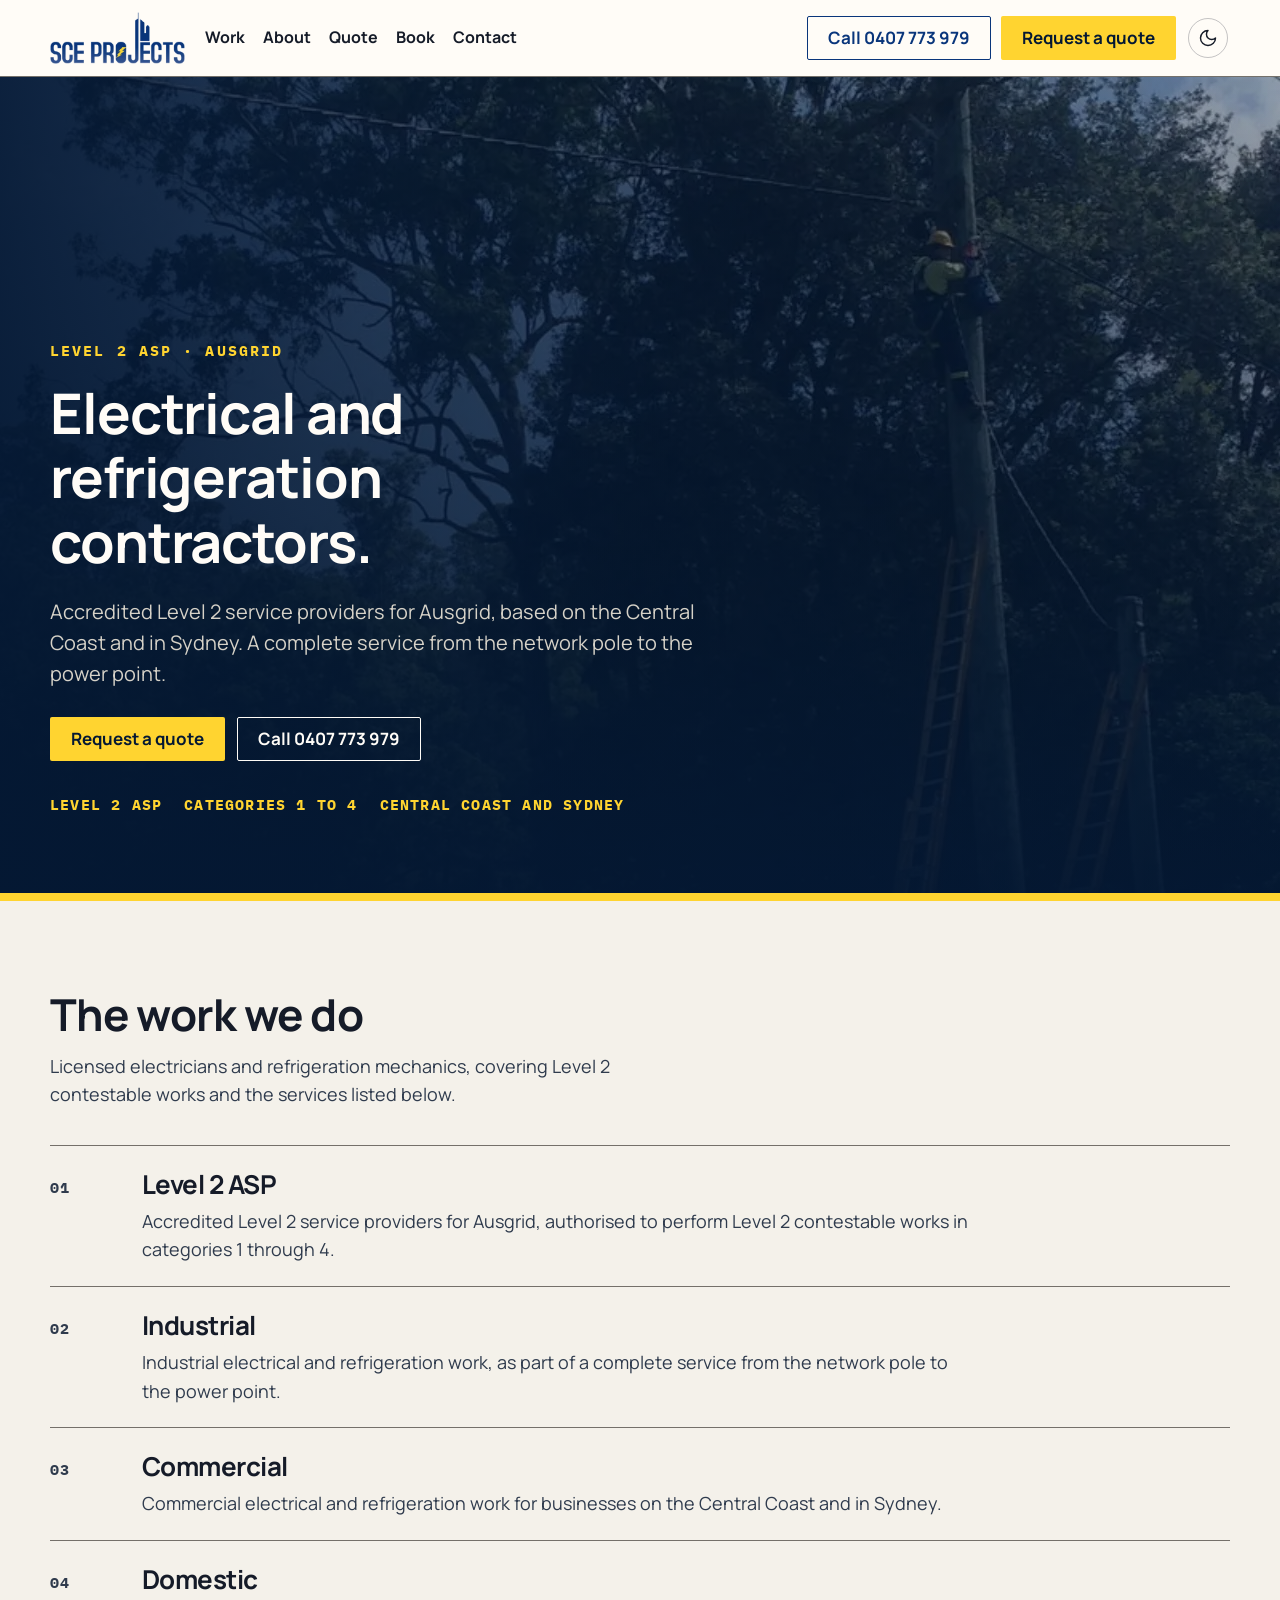
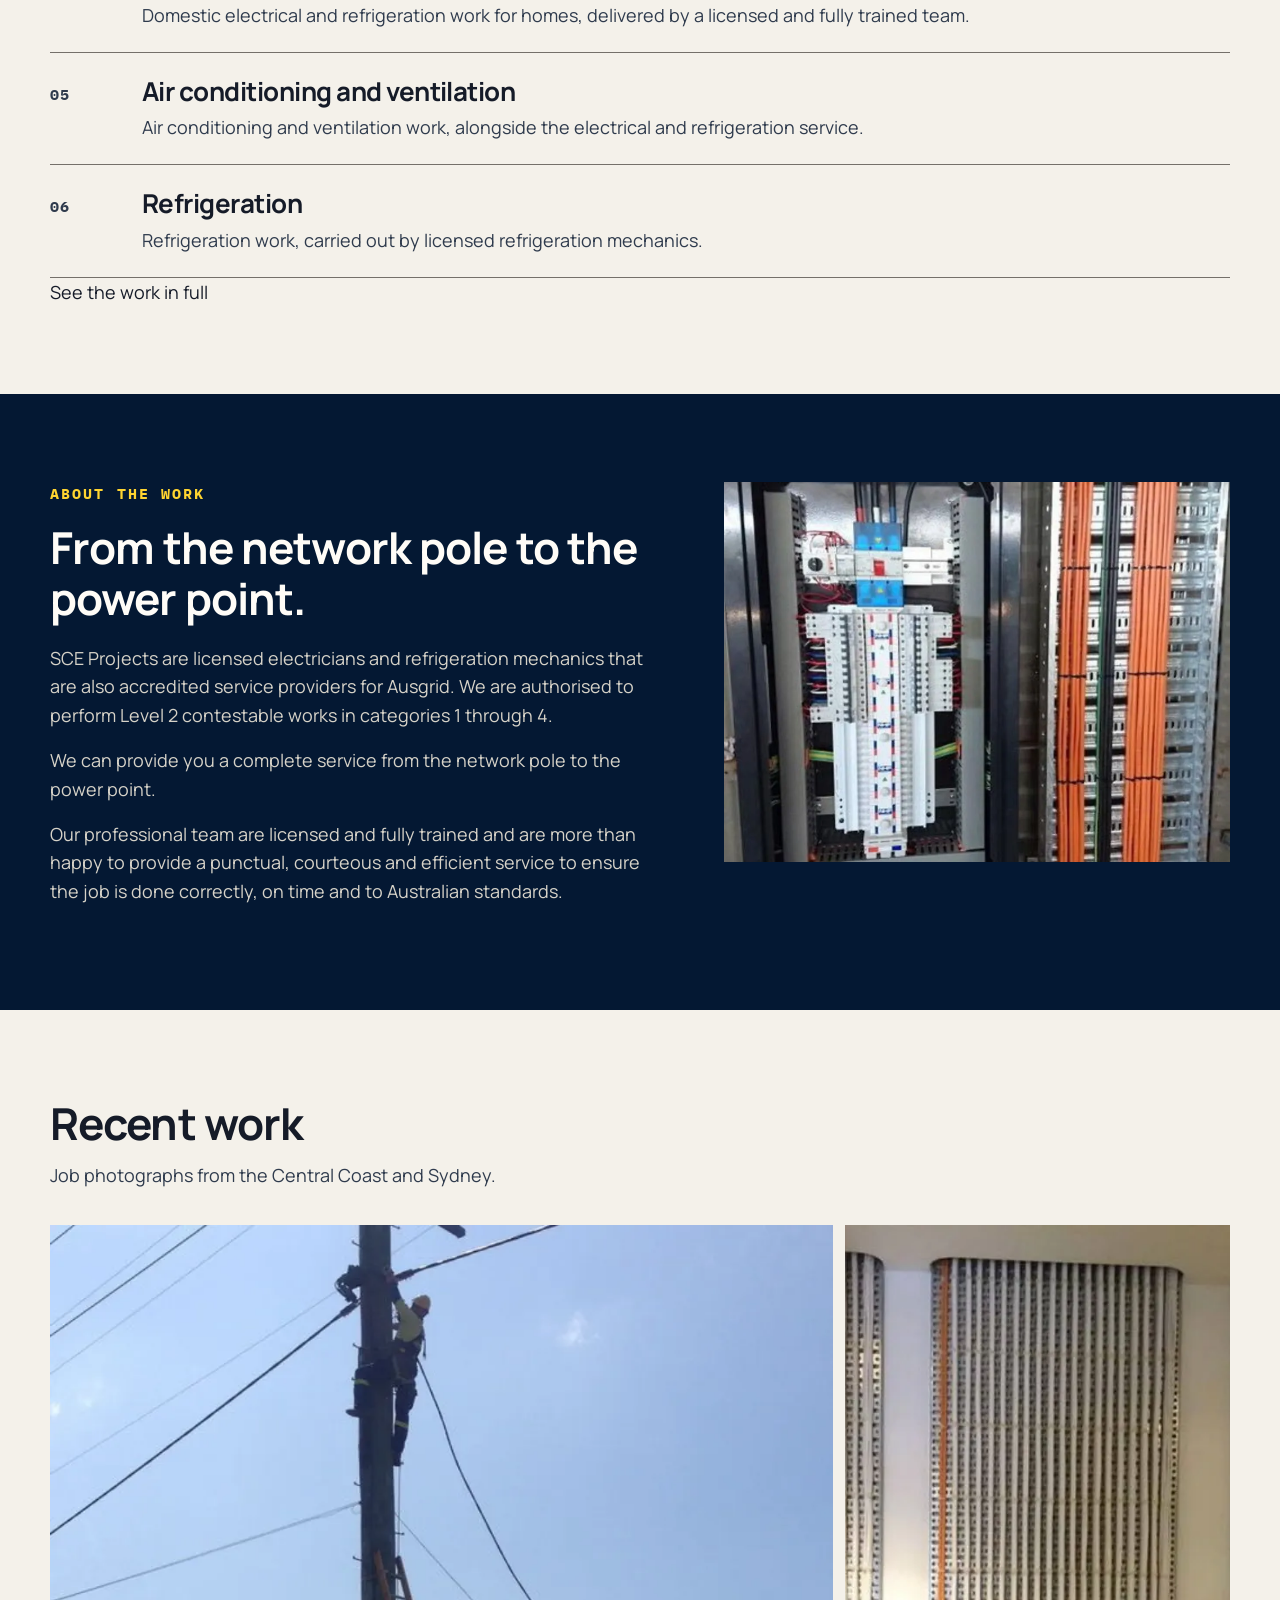
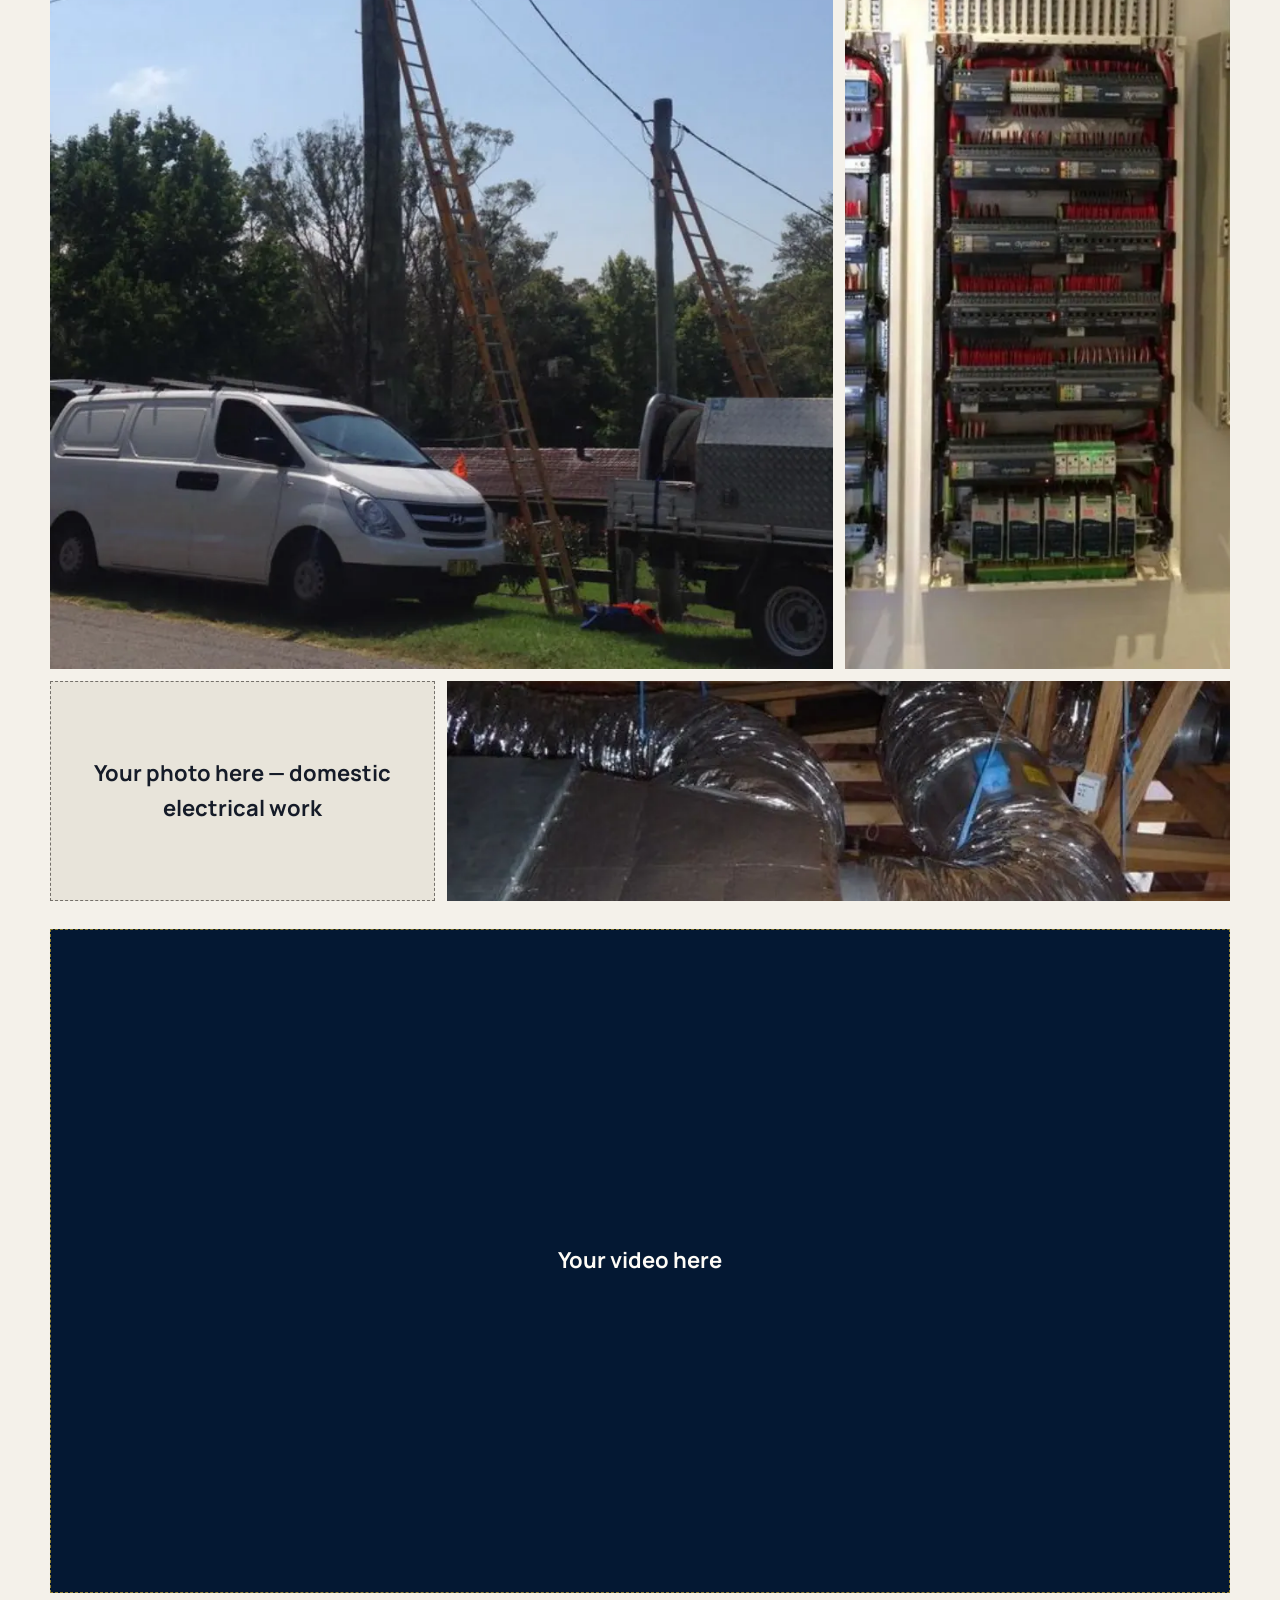
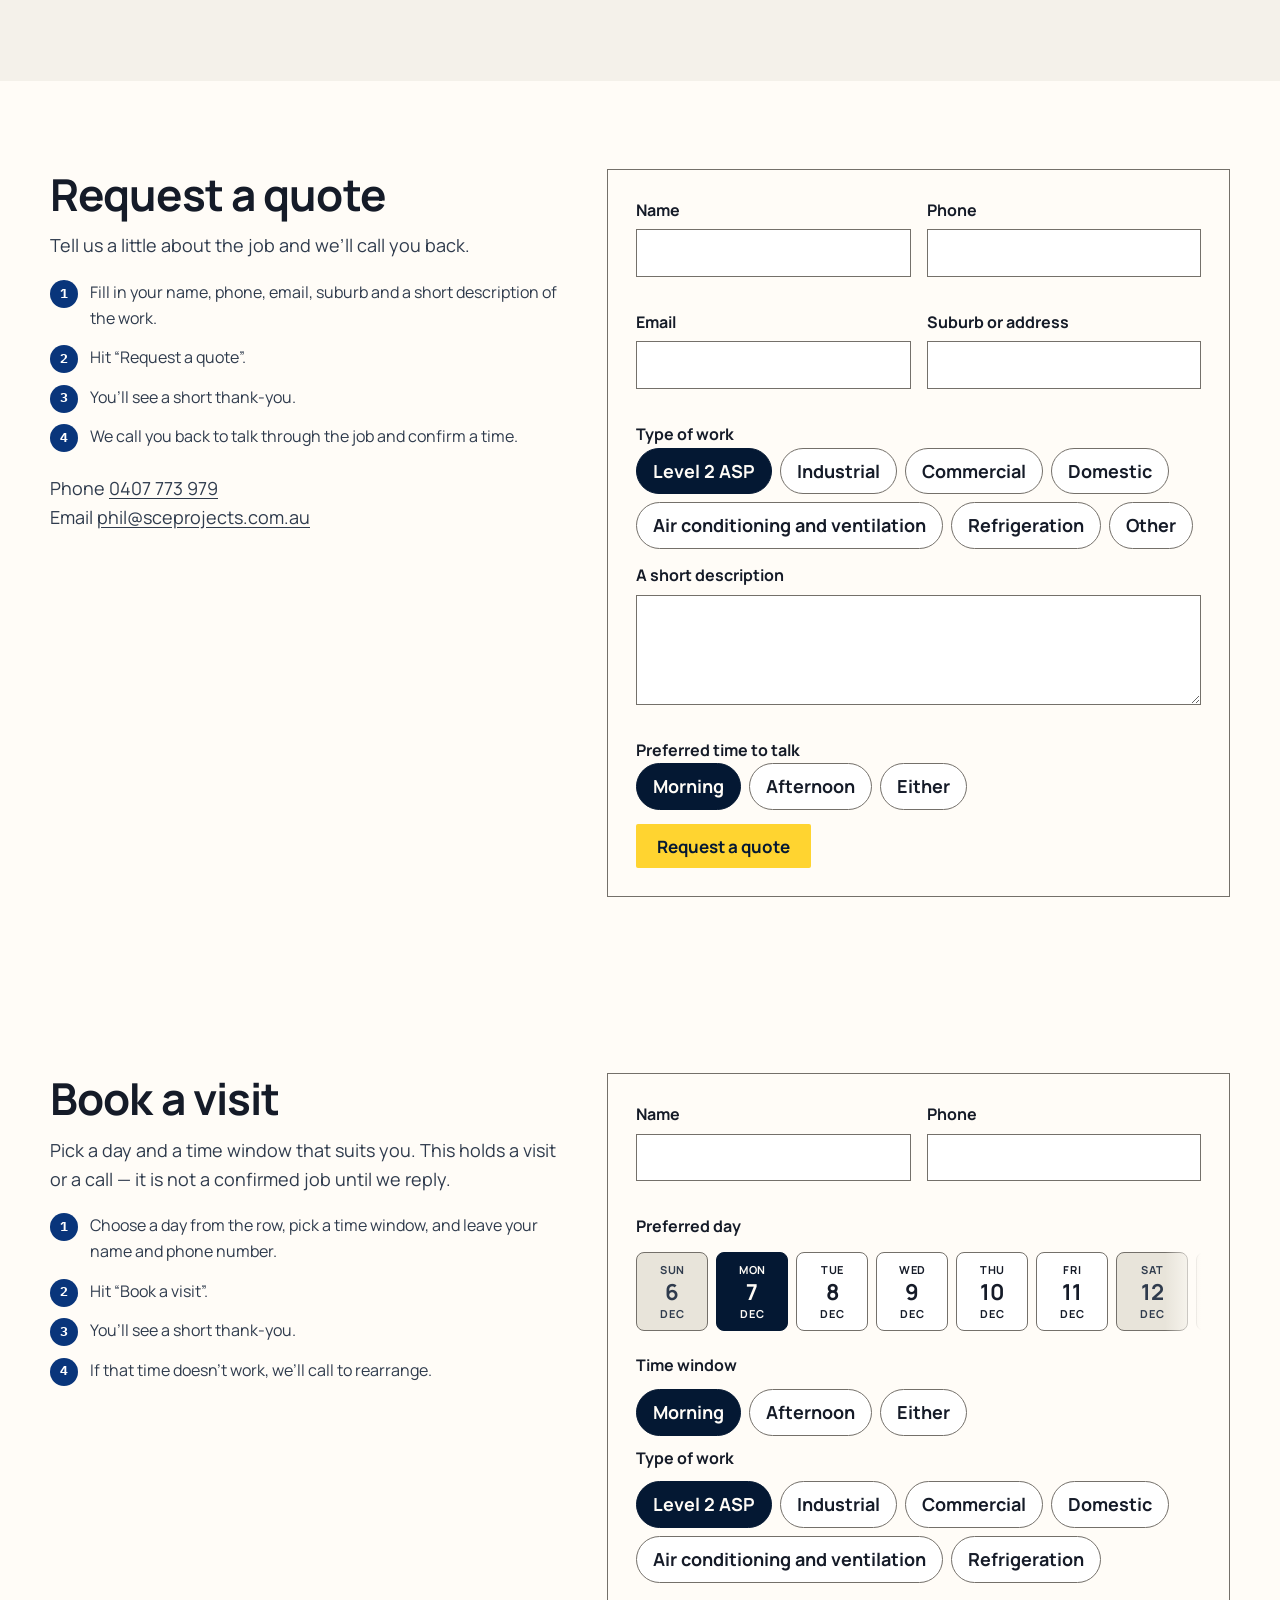
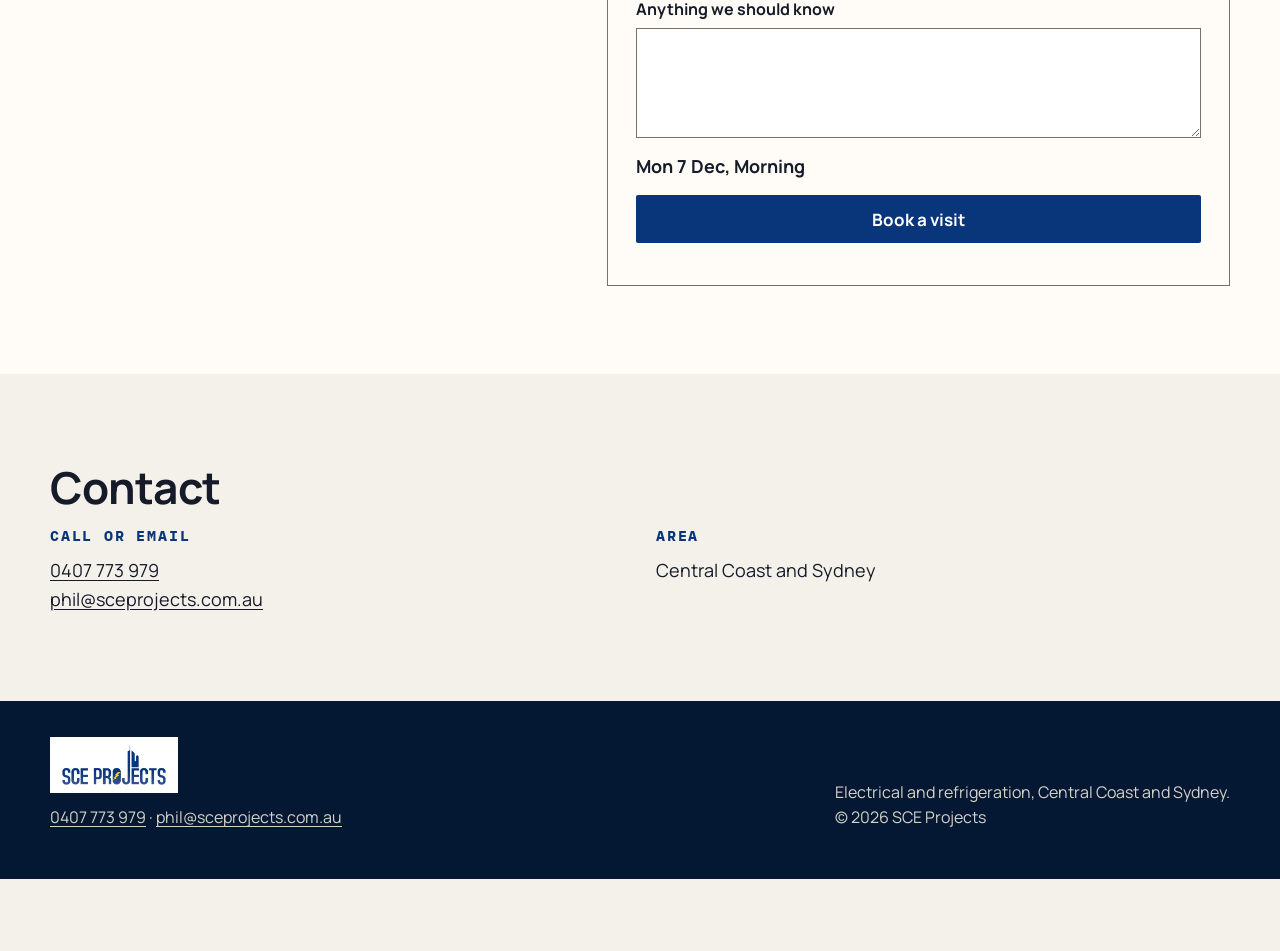
==== commit 8239da3e: "Fix home title, quote chips, and drop PHOTO-SOURCES.md. Home title is now SCE Projects; quote work/w" ====
--- a/index.html
+++ b/index.html
@@ -4,7 +4,7 @@
 <meta charset="UTF-8">
 <meta name="viewport" content="width=device-width, initial-scale=1">
 <meta name="robots" content="noindex, nofollow">
-<title>Electrical and refrigeration, Central Coast | SCE Projects</title>
+<title>SCE Projects</title>
 <meta name="description" content="Website preview.">
 <link rel="stylesheet" href="css/site.css">
 <script>
@@ -231,25 +231,17 @@
       <label>Phone <input type="tel" name="phone" autocomplete="tel" required aria-describedby="index-quote-err-phone"><span id="index-quote-err-phone" class="field-error" data-error="phone" role="status" aria-live="polite"></span></label>
       <label>Email <input type="email" name="email" autocomplete="email" required aria-describedby="index-quote-err-email"><span id="index-quote-err-email" class="field-error" data-error="email" role="status" aria-live="polite"></span></label>
       <label>Suburb or address <input type="text" name="suburb" autocomplete="street-address" required aria-describedby="index-quote-err-suburb"><span id="index-quote-err-suburb" class="field-error" data-error="suburb" role="status" aria-live="polite"></span></label>
-      <label class="full">Type of work
-        <select name="work">
-          <option>Level 2 ASP</option>
-          <option>Industrial</option>
-          <option>Commercial</option>
-          <option>Domestic</option>
-          <option>Air conditioning and ventilation</option>
-          <option>Refrigeration</option>
-          <option>Other</option>
-        </select>
-      </label>
+      <div class="full">
+        <p class="widget-label" id="index-quote-work-label">Type of work</p>
+        <div class="job-chips" data-quote-jobs></div>
+        <input type="hidden" name="work" value="" required>
+      </div>
       <label class="full">A short description <textarea name="details" required aria-describedby="index-quote-err-details"></textarea><span id="index-quote-err-details" class="field-error" data-error="details" role="status" aria-live="polite"></span></label>
-      <label>Preferred time to talk
-        <select name="when">
-          <option>Morning</option>
-          <option>Afternoon</option>
-          <option>Either</option>
-        </select>
-      </label>
+      <div class="full">
+        <p class="widget-label" id="index-quote-when-label">Preferred time to talk</p>
+        <div class="time-pills" data-quote-times></div>
+        <input type="hidden" name="when" value="" required>
+      </div>
       <div class="submit"><button class="btn btn-gold" type="submit">Request a quote</button></div>
     </form>
     <p class="success" data-success hidden tabindex="-1">Thank you. We’ll be in touch.</p>
--- a/css/site.css
+++ b/css/site.css
@@ -97,7 +97,6 @@
 .pill:focus-visible,
 a:focus-visible,
 input:focus-visible,
-select:focus-visible,
 textarea:focus-visible,
 button:focus-visible:not(.theme-toggle) {
   outline: 3px solid var(--focus);
@@ -379,9 +378,10 @@
 }
 .time-pills, .job-chips { display: flex; flex-wrap: wrap; gap: 8px; }
 .pill {
-  min-height: 44px; padding: 0 16px; border-radius: 999px;
+  min-height: 44px; padding: 8px 16px; border-radius: 999px;
   border: 1.5px solid var(--line); background: var(--input-bg);
   font: inherit; font-weight: 700; cursor: pointer; color: var(--ink);
+  max-width: 100%;
 }
 .chip.is-on, .pill.is-on {
   background: var(--selected-bg); color: var(--selected-fg); border-color: var(--selected-bg);
@@ -396,7 +396,7 @@
 }
 .form-card label { display: flex; flex-direction: column; gap: 6px; font-size: 16px; font-weight: 700; color: var(--ink); }
 .form-card .full { grid-column: 1 / -1; }
-.form-card input, .form-card select, .form-card textarea {
+.form-card input, .form-card textarea {
   min-height: 44px; padding: 10px 12px; border: 1.5px solid var(--line);
   font: inherit; font-weight: 400; background: var(--input-bg); color: var(--ink);
 }
